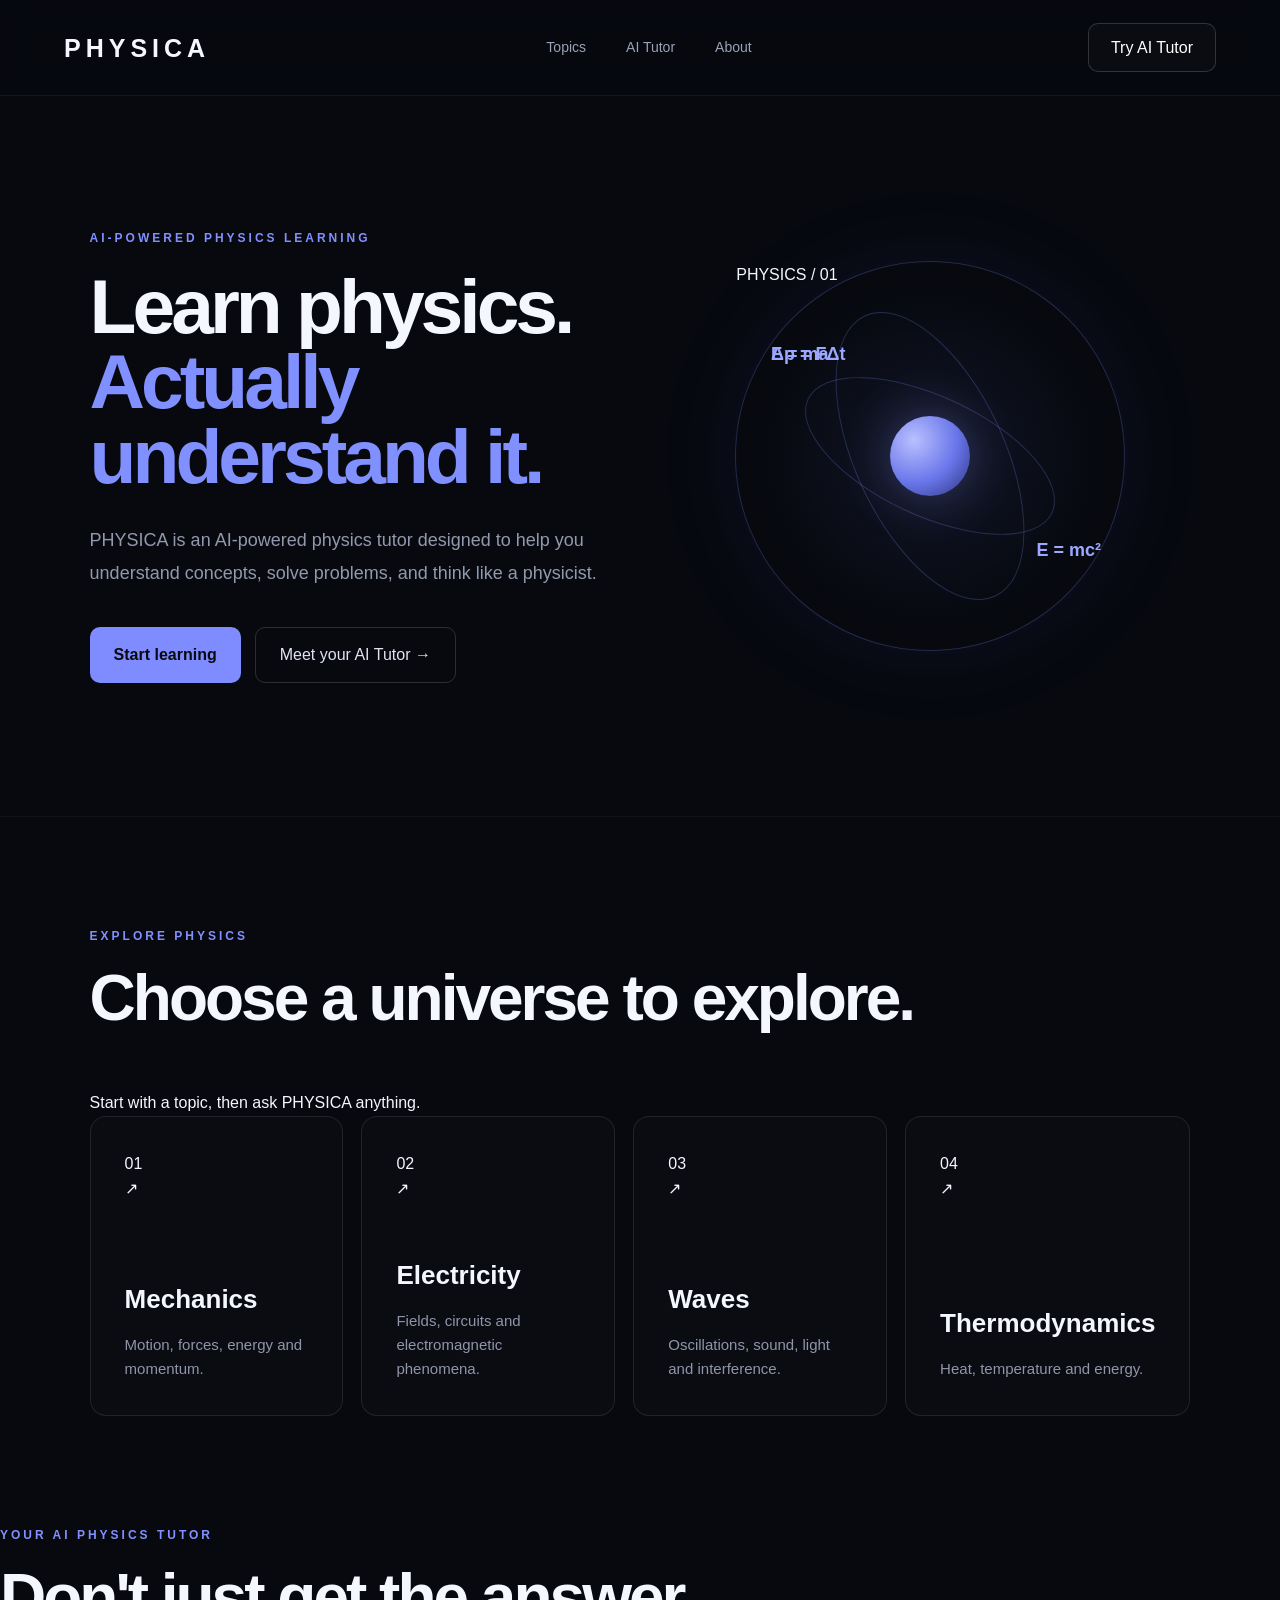
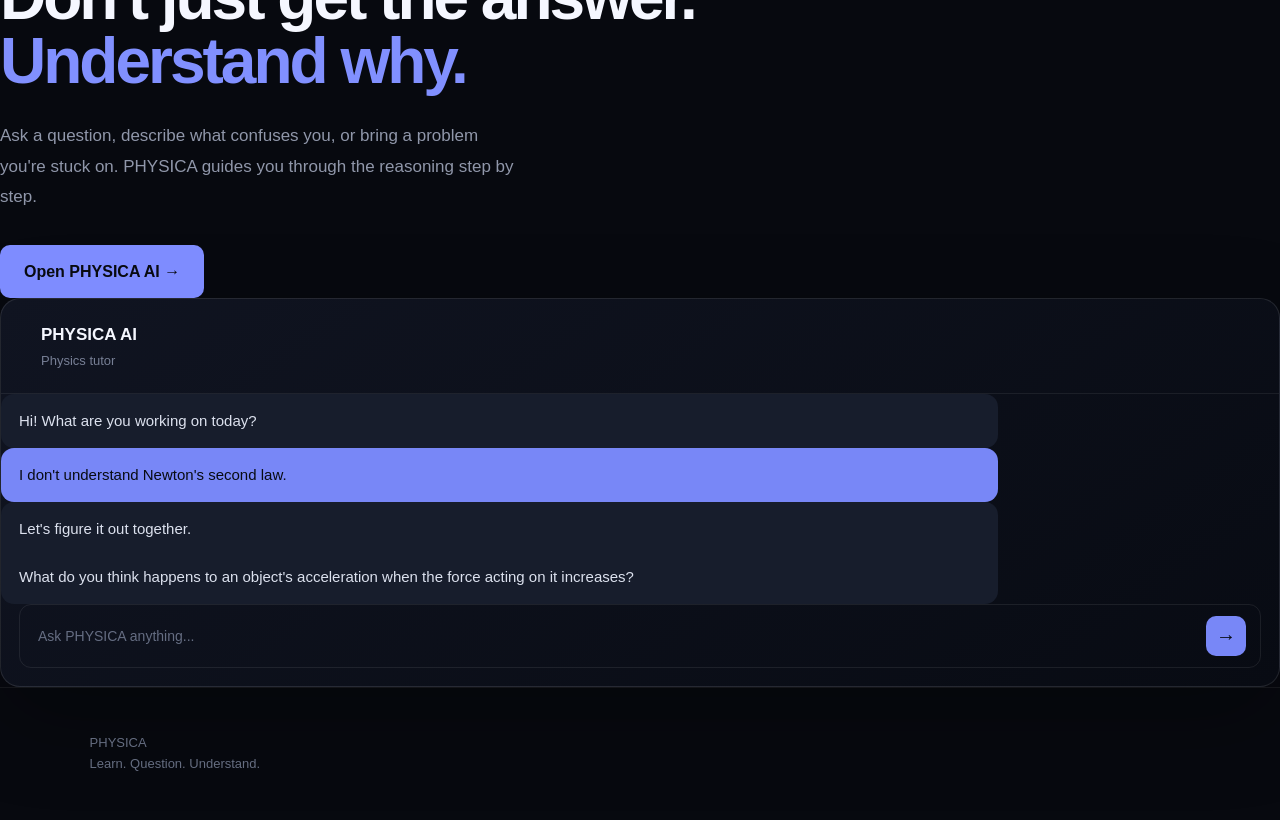
==== index.html @ 2c6b8f98 "Update index.html" ====
<!DOCTYPE html>
<html lang="en">

<head>

    <meta charset="UTF-8">

    <meta
        name="viewport"
        content="width=device-width, initial-scale=1.0"
    >

    <title>PHYSICA — AI Physics Tutor</title>

    <link
        rel="stylesheet"
        href="style.css"
    >

</head>


<body>

    <header class="navbar">

        <a
            href="index.html"
            class="logo"
        >
            PHYSICA
        </a>


        <nav>

            <a href="#topics">
                Topics
            </a>

            <a href="tutor.html">
                AI Tutor
            </a>

            <a href="#about">
                About
            </a>

        </nav>


        <a
            href="tutor.html"
            class="nav-button"
        >
            Try AI Tutor
        </a>

    </header>


    <main>
        
        <section class="hero">


            <div class="hero-content">

                <p class="eyebrow">
                    AI-POWERED PHYSICS LEARNING
                </p>


                <h1>

                    Learn physics.

                    <span>
                        Actually
                        understand it.
                    </span>

                </h1>


                <p class="hero-text">

                    PHYSICA is an AI-powered physics tutor
                    designed to help you understand concepts,
                    solve problems, and think like a physicist.

                </p>


                <div class="hero-buttons">

                    <a
                        href="#topics"
                        class="primary-button"
                    >
                        Start learning
                    </a>


                    <a
                        href="tutor.html"
                        class="secondary-button"
                    >
                        Meet your AI Tutor →
                    </a>

                </div>

            </div>

            <div class="hero-visual">

                <div
                    class="physics-card"
                    id="physics-card"
                >

                    <div class="physics-glow"></div>


                    <div class="orbit orbit-one">

                        <span class="particle particle-one"></span>

                    </div>


                    <div class="orbit orbit-two">

                        <span class="particle particle-two"></span>

                    </div>


                    <div class="orbit orbit-three">

                        <span class="particle particle-three"></span>

                    </div>


                    <div class="planet"></div>


                    <div class="formula formula-one">
                        F = ma
                    </div>


                    <div class="formula formula-two">
                        E = mc²
                    </div>


                    <div class="formula formula-three">
                        Δp = FΔt
                    </div>


                    <div class="physics-label">
                        PHYSICS / 01
                    </div>

                </div>

            </div>

        </section>

        <section
            id="topics"
            class="topics"
        >

            <div class="section-heading">

                <div>

                    <p class="eyebrow">
                        EXPLORE PHYSICS
                    </p>

                    <h2>
                        Choose a universe
                        to explore.
                    </h2>

                </div>


                <p class="section-description">

                    Start with a topic,
                    then ask PHYSICA anything.

                </p>

            </div>


            <div class="topic-grid">


                <a
                    class="topic-card"
                    href="tutor.html?topic=Mechanics"
                >

                    <div class="topic-number">
                        01
                    </div>

                    <div class="topic-arrow">
                        ↗
                    </div>

                    <h3>
                        Mechanics
                    </h3>

                    <p>
                        Motion, forces, energy
                        and momentum.
                    </p>

                </a>


                <a
                    class="topic-card"
                    href="tutor.html?topic=Electricity"
                >

                    <div class="topic-number">
                        02
                    </div>

                    <div class="topic-arrow">
                        ↗
                    </div>

                    <h3>
                        Electricity
                    </h3>

                    <p>
                        Fields, circuits and
                        electromagnetic phenomena.
                    </p>

                </a>


                <a
                    class="topic-card"
                    href="tutor.html?topic=Waves"
                >

                    <div class="topic-number">
                        03
                    </div>

                    <div class="topic-arrow">
                        ↗
                    </div>

                    <h3>
                        Waves
                    </h3>

                    <p>
                        Oscillations, sound,
                        light and interference.
                    </p>

                </a>


                <a
                    class="topic-card"
                    href="tutor.html?topic=Thermodynamics"
                >

                    <div class="topic-number">
                        04
                    </div>

                    <div class="topic-arrow">
                        ↗
                    </div>

                    <h3>
                        Thermodynamics
                    </h3>

                    <p>
                        Heat, temperature
                        and energy.
                    </p>

                </a>


            </div>

        </section>

        <section
            id="tutor"
            class="tutor-preview"
        >


            <div class="tutor-intro">

                <p class="eyebrow">
                    YOUR AI PHYSICS TUTOR
                </p>


                <h2>

                    Don't just get
                    the answer.

                    <span>
                        Understand why.
                    </span>

                </h2>


                <p>

                    Ask a question, describe
                    what confuses you, or bring
                    a problem you're stuck on.

                    PHYSICA guides you through
                    the reasoning step by step.

                </p>


                <a
                    href="tutor.html"
                    class="primary-button"
                >
                    Open PHYSICA AI →
                </a>

            </div>

            <div class="chat-preview">


                <div class="chat-header">

                    <div class="mini-ai-avatar">

                        <div class="mini-core"></div>

                        <div class="mini-orbit mini-orbit-one"></div>

                        <div class="mini-orbit mini-orbit-two"></div>

                    </div>


                    <div>

                        <strong>
                            PHYSICA AI
                        </strong>

                        <small>
                            Physics tutor
                        </small>

                    </div>

                </div>


                <div class="preview-messages">


                    <div class="message ai">

                        Hi! What are you working
                        on today?

                    </div>


                    <div class="message user">

                        I don't understand
                        Newton's second law.

                    </div>


                    <div class="message ai">

                        Let's figure it out together.

                        <br><br>

                        What do you think happens
                        to an object's acceleration
                        when the force acting on it
                        increases?

                    </div>


                </div>


                <div class="chat-preview-input">

                    <span>
                        Ask PHYSICA anything...
                    </span>

                    <span class="preview-arrow">
                        →
                    </span>

                </div>

            </div>

        </section>

    </main>

    <footer id="about">

        <div>
            PHYSICA
        </div>

        <p>
            Learn. Question. Understand.
        </p>

    </footer>


    <script src="script.js"></script>

</body>

</html>
---- style.css ----
* {
    margin: 0;
    padding: 0;
    box-sizing: border-box;
}


html {
    scroll-behavior: smooth;
}


body {
    font-family:
        Arial,
        Helvetica,
        sans-serif;

    background: #07090f;

    color: #f5f7ff;

    line-height: 1.6;

    overflow-x: hidden;
}


a {
    color: inherit;
    text-decoration: none;
}


button,
input {
    font: inherit;
}

.navbar {
    width: 100%;

    min-height: 96px;

    display: flex;

    align-items: center;

    justify-content: space-between;

    padding: 0 5vw;

    border-bottom:
        1px solid
        rgba(255, 255, 255, 0.06);

    background:
        rgba(7, 9, 15, 0.85);

    backdrop-filter: blur(16px);

    position: relative;

    z-index: 10;
}


.logo {
    font-size: 25px;

    font-weight: 800;

    letter-spacing: 5px;
}


.navbar nav {
    display: flex;

    gap: 40px;
}


.navbar nav a {
    color: #9aa2b8;

    font-size: 14px;

    transition:
        color 0.25s ease;
}


.navbar nav a:hover {
    color: #ffffff;
}


.nav-button {
    display: inline-flex;

    align-items: center;

    justify-content: center;

    padding:
        11px 22px;

    border:
        1px solid
        rgba(255, 255, 255, 0.16);

    border-radius: 10px;

    color: #ffffff;

    background:
        rgba(255, 255, 255, 0.02);

    cursor: pointer;

    transition:
        transform 0.25s ease,
        border-color 0.25s ease,
        background 0.25s ease;
}


.nav-button:hover {
    transform: translateY(-2px);

    border-color:
        rgba(126, 140, 255, 0.7);

    background:
        rgba(126, 140, 255, 0.08);
}

main {
    width: 100%;
}


.eyebrow {
    color: #8290ff;

    font-size: 12px;

    font-weight: 700;

    letter-spacing: 3px;

    margin-bottom: 20px;
}

.hero {
    min-height: 720px;

    display: grid;

    grid-template-columns:
        1fr 1fr;

    align-items: center;

    gap: 60px;

    padding:
        90px 7vw;
}


.hero-content {
    max-width: 680px;
}


.hero h1 {
    font-size:
        clamp(48px, 6vw, 88px);

    line-height: 0.98;

    letter-spacing: -4px;

    margin-bottom: 30px;
}


.hero h1 span {
    display: block;

    color: #8190ff;
}


.hero-text {
    max-width: 560px;

    color: #9299ad;

    font-size: 18px;

    line-height: 1.8;

    margin-bottom: 38px;
}


.hero-buttons {
    display: flex;

    gap: 14px;

    flex-wrap: wrap;
}


.primary-button,
.secondary-button {
    display: inline-flex;

    align-items: center;

    justify-content: center;

    padding:
        14px 24px;

    border-radius: 10px;

    cursor: pointer;

    transition:
        transform 0.25s ease,
        opacity 0.25s ease;
}


.primary-button {
    background: #7e8cff;

    color: #080a10;

    font-weight: 700;
}


.secondary-button {
    border:
        1px solid
        rgba(255, 255, 255, 0.15);

    color: #dfe3f2;
}


.primary-button:hover,
.secondary-button:hover {
    transform: translateY(-2px);

    opacity: 0.88;
}

.hero-visual {
    display: flex;

    align-items: center;

    justify-content: center;
}


.physics-card {
    width: 390px;

    height: 390px;

    position: relative;

    border-radius: 50%;

    border:
        1px solid
        rgba(126, 140, 255, 0.25);

    background:
        radial-gradient(
            circle,
            rgba(126, 140, 255, 0.10),
            transparent 65%
        );

    box-shadow:
        0 0 90px
        rgba(86, 103, 255, 0.08);
}


.planet {
    width: 80px;

    height: 80px;

    border-radius: 50%;

    position: absolute;

    top: 50%;

    left: 50%;

    transform:
        translate(-50%, -50%);

    background:
        radial-gradient(
            circle at 30% 30%,
            #b9c0ff,
            #6875e9 55%,
            #2a327a
        );

    box-shadow:
        0 0 50px
        rgba(126, 140, 255, 0.35);
}


.orbit {
    position: absolute;

    border:
        1px solid
        rgba(126, 140, 255, 0.25);

    border-radius: 50%;

    top: 50%;

    left: 50%;
}


.orbit-one {
    width: 270px;

    height: 120px;

    transform:
        translate(-50%, -50%)
        rotate(25deg);
}


.orbit-two {
    width: 150px;

    height: 310px;

    transform:
        translate(-50%, -50%)
        rotate(-25deg);
}


.formula {
    position: absolute;

    top: 20%;

    left: 9%;

    color: #9ca7ff;

    font-size: 18px;

    font-weight: 700;
}


.formula-two {
    top: auto;

    left: auto;

    right: 6%;

    bottom: 22%;
}

.topics {
    padding:
        110px 7vw;

    border-top:
        1px solid
        rgba(255, 255, 255, 0.04);
}


.topics h2 {
    font-size:
        clamp(40px, 5vw, 70px);

    letter-spacing: -3px;

    line-height: 1;

    margin-bottom: 60px;
}


.topic-grid {
    display: grid;

    grid-template-columns:
        repeat(4, 1fr);

    gap: 18px;
}


.topic-card {
    min-height: 300px;

    display: flex;

    flex-direction: column;

    justify-content: space-between;

    padding: 34px;

    border:
        1px solid
        rgba(255, 255, 255, 0.09);

    border-radius: 16px;

    background:
        rgba(255, 255, 255, 0.015);

    transition:
        transform 0.3s ease,
        border-color 0.3s ease,
        background 0.3s ease;
}


.topic-card:hover {
    transform: translateY(-7px);

    border-color:
        rgba(126, 140, 255, 0.55);

    background:
        rgba(126, 140, 255, 0.04);
}


.topic-card > span {
    color: #8190ff;

    font-size: 14px;
}


.topic-card h3 {
    font-size: 26px;

    margin-top: auto;

    margin-bottom: 12px;
}


.topic-card p {
    color: #8f96aa;

    font-size: 15px;
}


.topic-note {
    margin-top: 30px;

    color: #8190ff;

    font-size: 15px;
}

.tutor {
    display: grid;

    grid-template-columns:
        0.8fr 1.2fr;

    gap: 70px;

    align-items: center;

    padding:
        120px 7vw;
}


.tutor-intro h2 {
    font-size:
        clamp(44px, 5vw, 70px);

    line-height: 1;

    letter-spacing: -3px;

    margin-bottom: 28px;
}


.tutor-intro h2 span {
    color: #8190ff;

    display: block;
}


.tutor-intro > p:not(.eyebrow) {
    color: #9097aa;

    max-width: 520px;

    font-size: 17px;

    line-height: 1.8;

    margin-bottom: 32px;
}


.tutor-button {
    display: inline-flex;
}

.chat-preview,
.real-chat {
    border:
        1px solid
        rgba(255, 255, 255, 0.10);

    border-radius: 20px;

    overflow: hidden;

    background:
        linear-gradient(
            145deg,
            #101421,
            #080b13
        );

    box-shadow:
        0 30px 90px
        rgba(0, 0, 0, 0.3);
}


.chat-header,
.real-chat-header {
    min-height: 88px;

    display: flex;

    align-items: center;

    gap: 14px;

    padding:
        22px 26px;

    border-bottom:
        1px solid
        rgba(255, 255, 255, 0.07);
}


.status,
.topic-dot {
    width: 11px;

    height: 11px;

    border-radius: 50%;

    background: #8190ff;

    box-shadow:
        0 0 18px
        rgba(129, 144, 255, 0.7);
}


.chat-header strong,
.real-chat-header strong {
    display: block;

    font-size: 17px;
}


.chat-header small,
.real-chat-header small {
    display: block;

    color: #777f95;

    font-size: 13px;

    margin-top: 2px;
}


.messages {
    min-height: 410px;

    display: flex;

    flex-direction: column;

    gap: 24px;

    padding: 32px;
}


.message {
    max-width: 78%;

    padding:
        15px 18px;

    border-radius: 13px;

    font-size: 15px;

    line-height: 1.6;
}


.message.ai {
    align-self: flex-start;

    background: #171d2c;

    color: #dce1ee;
}


.message.user {
    align-self: flex-end;

    background: #7887f7;

    color: #080b12;
}

.chat-preview-input {
    margin: 0 18px 18px;

    min-height: 64px;

    display: flex;

    align-items: center;

    justify-content: space-between;

    padding:
        0 14px 0 18px;

    border:
        1px solid
        rgba(255, 255, 255, 0.08);

    border-radius: 12px;

    color: #656d82;

    font-size: 14px;
}


.preview-arrow {
    width: 40px;

    height: 40px;

    display: flex;

    align-items: center;

    justify-content: center;

    border-radius: 10px;

    background: #7887f7;

    color: #080b12;

    font-size: 20px;
}

.tutor-page {
    min-height: 100vh;
}


.real-tutor {
    max-width: 1400px;

    min-height:
        calc(100vh - 96px);

    margin: 0 auto;

    padding:
        80px 5vw;

    display: grid;

    grid-template-columns:
        0.75fr 1.25fr;

    align-items: center;

    gap: 70px;
}


.real-tutor-intro {
    max-width: 520px;
}


.real-tutor-intro h1 {
    font-size:
        clamp(48px, 5vw, 76px);

    line-height: 1;

    letter-spacing: -4px;

    margin-bottom: 26px;
}


.real-tutor-intro > p:not(.eyebrow) {
    color: #8e96aa;

    font-size: 17px;

    line-height: 1.8;

    margin-bottom: 28px;
}


.topic-indicator {
    display: inline-flex;

    align-items: center;

    gap: 10px;

    padding:
        10px 15px;

    border:
        1px solid
        rgba(126, 140, 255, 0.2);

    border-radius: 100px;

    color: #b4bcff;

    background:
        rgba(126, 140, 255, 0.05);

    font-size: 14px;
}

.real-chat {
    width: 100%;

    height:
        min(700px, 72vh);

    display: flex;

    flex-direction: column;
}


.real-chat-header {
    flex-shrink: 0;
}


.ai-avatar {
    width: 40px;

    height: 40px;

    display: flex;

    align-items: center;

    justify-content: center;

    border-radius: 12px;

    background:
        linear-gradient(
            135deg,
            #8d9aff,
            #5968e9
        );

    color: #080b12;

    font-weight: 800;
}


.real-messages {
    flex: 1;

    overflow-y: auto;

    display: flex;

    flex-direction: column;

    gap: 18px;

    padding: 30px;
}


.real-messages::-webkit-scrollbar {
    width: 6px;
}


.real-messages::-webkit-scrollbar-thumb {
    background: #242b3d;

    border-radius: 10px;
}

.real-chat-input {
    flex-shrink: 0;

    display: flex;

    align-items: center;

    gap: 10px;

    margin:
        0 20px;

    padding:
        7px 7px 7px 18px;

    border:
        1px solid
        rgba(255, 255, 255, 0.10);

    border-radius: 14px;

    background:
        rgba(255, 255, 255, 0.025);
}


.real-chat-input input {
    flex: 1;

    min-width: 0;

    border: none;

    outline: none;

    background: transparent;

    color: #f5f7ff;

    font-size: 15px;

    padding: 12px 0;
}


.real-chat-input input::placeholder {
    color: #626b82;
}


.real-chat-input input:disabled {
    opacity: 0.5;
}


.real-chat-input button {
    width: 46px;

    height: 46px;

    flex-shrink: 0;

    border: none;

    border-radius: 11px;

    background: #7887f7;

    color: #080b12;

    font-size: 21px;

    cursor: pointer;

    transition:
        transform 0.2s ease,
        opacity 0.2s ease;
}


.real-chat-input button:hover {
    transform: translateY(-2px);
}


.real-chat-input button:disabled {
    opacity: 0.45;

    cursor: wait;
}


.chat-hint {
    flex-shrink: 0;

    padding:
        14px 20px 18px;

    text-align: center;

    color: #555e74;

    font-size: 11px;
}


footer {
    padding:
        45px 7vw;

    border-top:
        1px solid
        rgba(255, 255, 255, 0.06);

    color: #656d80;

    font-size: 13px;
}


@media (max-width: 1000px) {

    .hero {
        grid-template-columns: 1fr;

        padding-top: 70px;
    }


    .hero-visual {
        order: -1;
    }


    .topic-grid {
        grid-template-columns:
            repeat(2, 1fr);
    }


    .tutor,
    .real-tutor {
        grid-template-columns: 1fr;

        gap: 50px;
    }


    .real-tutor {
        padding:
            60px 5vw;
    }

}


@media (max-width: 700px) {

    .navbar {
        padding:
            0 20px;

        min-height: 76px;
    }


    .navbar nav {
        display: none;
    }


    .hero {
        padding:
            70px 25px;
    }


    .physics-card {
        width: 280px;

        height: 280px;
    }


    .topics,
    .tutor {
        padding:
            80px 25px;
    }


    .topic-grid {
        grid-template-columns: 1fr;
    }


    .topic-card {
        min-height: 240px;
    }


    .real-tutor {
        padding:
            50px 18px;

        min-height:
            calc(100vh - 76px);
    }


    .real-chat {
        height: 650px;
    }


    .real-messages {
        padding: 20px;
    }


    .message {
        max-width: 88%;
    }

}
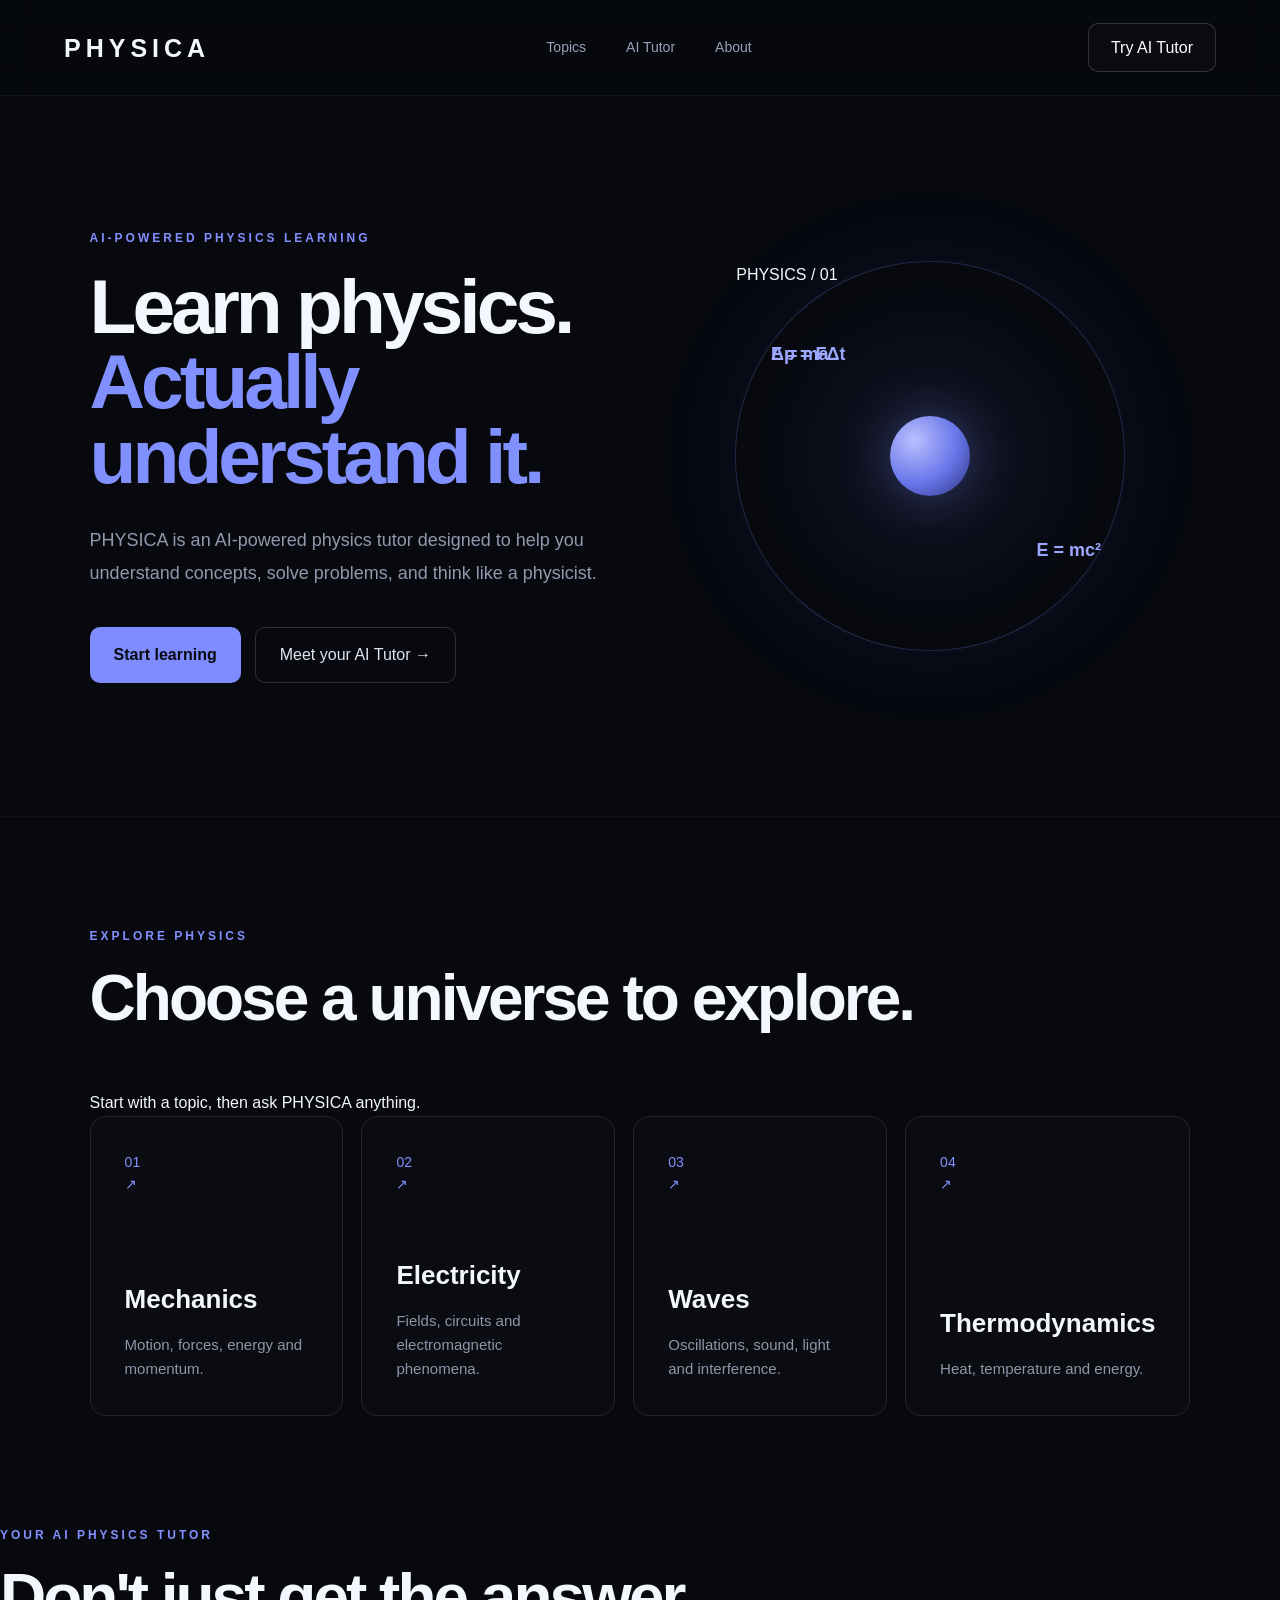
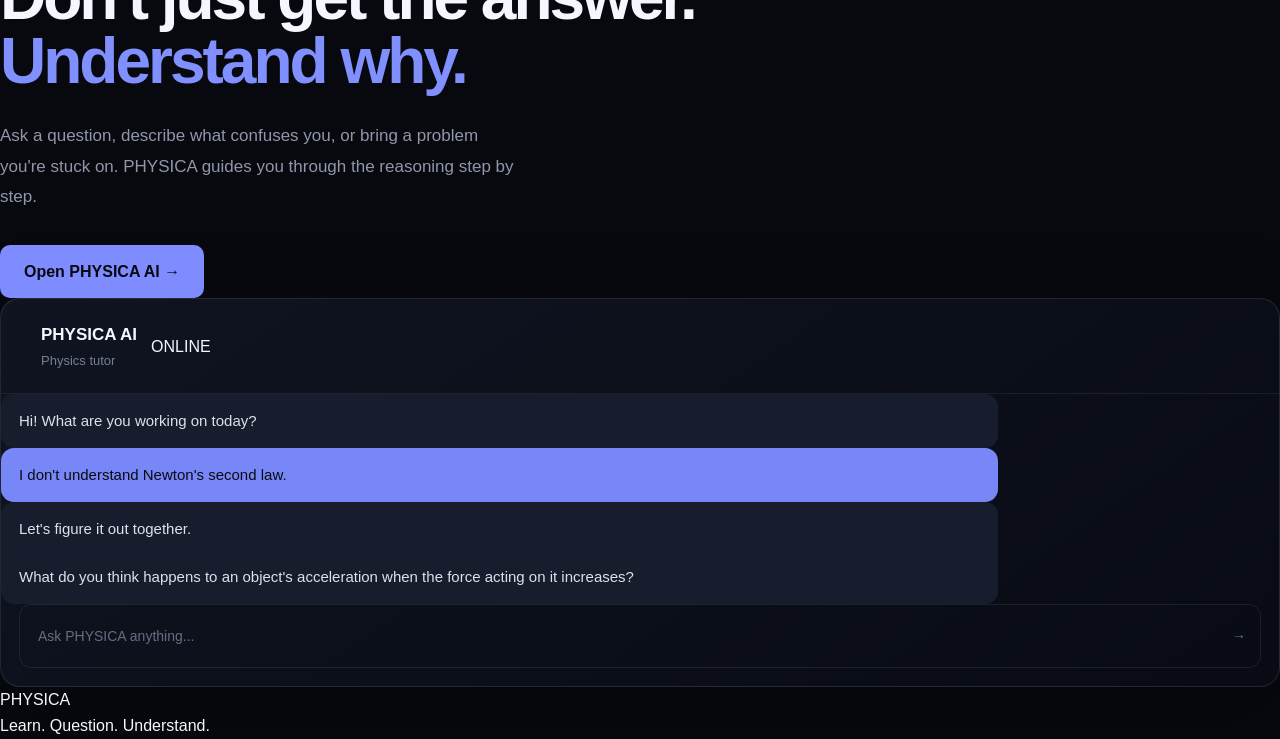
==== commit 596407cf: "Update index.html" ====
--- a/index.html
+++ b/index.html
@@ -22,124 +22,127 @@
 
 <body>
 
-    <header class="navbar">
-
-        <a
-            href="index.html"
-            class="logo"
-        >
-            PHYSICA
+<header class="navbar">
+
+    <a
+        href="index.html"
+        class="logo"
+    >
+        PHYSICA
+    </a>
+
+
+    <nav>
+
+        <a href="#topics">
+            Topics
         </a>
 
-
-        <nav>
-
-            <a href="#topics">
-                Topics
-            </a>
-
-            <a href="tutor.html">
-                AI Tutor
-            </a>
-
-            <a href="#about">
-                About
-            </a>
-
-        </nav>
-
-
-        <a
-            href="tutor.html"
-            class="nav-button"
-        >
-            Try AI Tutor
+        <a href="tutor.html">
+            AI Tutor
         </a>
 
-    </header>
-
-
-    <main>
-        
-        <section class="hero">
-
-
-            <div class="hero-content">
-
-                <p class="eyebrow">
-                    AI-POWERED PHYSICS LEARNING
-                </p>
-
-
-                <h1>
-
-                    Learn physics.
-
-                    <span>
-                        Actually
-                        understand it.
-                    </span>
-
-                </h1>
-
-
-                <p class="hero-text">
-
-                    PHYSICA is an AI-powered physics tutor
-                    designed to help you understand concepts,
-                    solve problems, and think like a physicist.
-
-                </p>
-
-
-                <div class="hero-buttons">
-
-                    <a
-                        href="#topics"
-                        class="primary-button"
-                    >
-                        Start learning
-                    </a>
-
-
-                    <a
-                        href="tutor.html"
-                        class="secondary-button"
-                    >
-                        Meet your AI Tutor →
-                    </a>
-
-                </div>
-
-            </div>
-
-            <div class="hero-visual">
-
-                <div
-                    class="physics-card"
-                    id="physics-card"
+        <a href="#about">
+            About
+        </a>
+
+    </nav>
+
+
+    <a
+        href="tutor.html"
+        class="nav-button"
+    >
+        Try AI Tutor
+    </a>
+
+</header>
+
+
+<main>
+
+    <section class="hero">
+
+
+        <div class="hero-content">
+
+            <p class="eyebrow">
+                AI-POWERED PHYSICS LEARNING
+            </p>
+
+
+            <h1>
+
+                Learn physics.
+
+                <span>
+                    Actually
+                    understand it.
+                </span>
+
+            </h1>
+
+
+            <p class="hero-text">
+
+                PHYSICA is an AI-powered physics tutor
+                designed to help you understand concepts,
+                solve problems, and think like a physicist.
+
+            </p>
+
+
+            <div class="hero-buttons">
+
+                <a
+                    href="#topics"
+                    class="primary-button"
                 >
+                    Start learning
+                </a>
+
+
+                <a
+                    href="tutor.html"
+                    class="secondary-button"
+                >
+                    Meet your AI Tutor →
+                </a>
+
+            </div>
+
+        </div>
+
+        <div class="hero-visual">
+
+            <div
+                class="physics-card"
+                id="physics-card"
+            >
+
+                <div class="physics-system">
+
 
                     <div class="physics-glow"></div>
 
 
-                    <div class="orbit orbit-one">
-
-                        <span class="particle particle-one"></span>
-
-                    </div>
-
-
-                    <div class="orbit orbit-two">
-
-                        <span class="particle particle-two"></span>
-
-                    </div>
-
-
-                    <div class="orbit orbit-three">
-
-                        <span class="particle particle-three"></span>
+                    <div class="orbit orbit-large">
+
+                        <span class="particle"></span>
+
+                    </div>
+
+
+                    <div class="orbit orbit-medium">
+
+                        <span class="particle"></span>
+
+                    </div>
+
+
+                    <div class="orbit orbit-small">
+
+                        <span class="particle"></span>
 
                     </div>
 
@@ -170,291 +173,304 @@
 
             </div>
 
-        </section>
-
-        <section
-            id="topics"
-            class="topics"
-        >
-
-            <div class="section-heading">
+        </div>
+
+    </section>
+    
+    <section
+        id="topics"
+        class="topics"
+    >
+
+
+        <div class="section-heading">
+
+            <div>
+
+                <p class="eyebrow">
+                    EXPLORE PHYSICS
+                </p>
+
+                <h2>
+                    Choose a universe
+                    to explore.
+                </h2>
+
+            </div>
+
+
+            <p class="section-description">
+
+                Start with a topic,
+                then ask PHYSICA anything.
+
+            </p>
+
+        </div>
+
+
+        <div class="topic-grid">
+
+
+            <a
+                class="topic-card"
+                href="tutor.html?topic=Mechanics"
+            >
+
+                <span class="topic-number">
+                    01
+                </span>
+
+                <span class="topic-arrow">
+                    ↗
+                </span>
+
+                <h3>
+                    Mechanics
+                </h3>
+
+                <p>
+                    Motion, forces, energy
+                    and momentum.
+                </p>
+
+            </a>
+
+
+            <a
+                class="topic-card"
+                href="tutor.html?topic=Electricity"
+            >
+
+                <span class="topic-number">
+                    02
+                </span>
+
+                <span class="topic-arrow">
+                    ↗
+                </span>
+
+                <h3>
+                    Electricity
+                </h3>
+
+                <p>
+                    Fields, circuits and
+                    electromagnetic phenomena.
+                </p>
+
+            </a>
+
+
+            <a
+                class="topic-card"
+                href="tutor.html?topic=Waves"
+            >
+
+                <span class="topic-number">
+                    03
+                </span>
+
+                <span class="topic-arrow">
+                    ↗
+                </span>
+
+                <h3>
+                    Waves
+                </h3>
+
+                <p>
+                    Oscillations, sound,
+                    light and interference.
+                </p>
+
+            </a>
+
+
+            <a
+                class="topic-card"
+                href="tutor.html?topic=Thermodynamics"
+            >
+
+                <span class="topic-number">
+                    04
+                </span>
+
+                <span class="topic-arrow">
+                    ↗
+                </span>
+
+                <h3>
+                    Thermodynamics
+                </h3>
+
+                <p>
+                    Heat, temperature
+                    and energy.
+                </p>
+
+            </a>
+
+
+        </div>
+
+    </section>
+
+    <section
+        id="tutor"
+        class="tutor-preview"
+    >
+
+
+        <div class="tutor-intro">
+
+            <p class="eyebrow">
+                YOUR AI PHYSICS TUTOR
+            </p>
+
+
+            <h2>
+
+                Don't just get
+                the answer.
+
+                <span>
+                    Understand why.
+                </span>
+
+            </h2>
+
+
+            <p>
+
+                Ask a question, describe
+                what confuses you, or bring
+                a problem you're stuck on.
+
+                PHYSICA guides you through
+                the reasoning step by step.
+
+            </p>
+
+
+            <a
+                href="tutor.html"
+                class="primary-button"
+            >
+                Open PHYSICA AI →
+            </a>
+
+        </div>
+
+        <div class="chat-preview">
+
+
+            <div class="chat-header">
+
+
+                <div class="mini-ai-avatar">
+
+                    <div class="mini-core"></div>
+
+                    <div class="mini-orbit mini-one"></div>
+
+                    <div class="mini-orbit mini-two"></div>
+
+                </div>
+
 
                 <div>
 
-                    <p class="eyebrow">
-                        EXPLORE PHYSICS
-                    </p>
-
-                    <h2>
-                        Choose a universe
-                        to explore.
-                    </h2>
-
-                </div>
-
-
-                <p class="section-description">
-
-                    Start with a topic,
-                    then ask PHYSICA anything.
-
-                </p>
-
-            </div>
-
-
-            <div class="topic-grid">
-
-
-                <a
-                    class="topic-card"
-                    href="tutor.html?topic=Mechanics"
-                >
-
-                    <div class="topic-number">
-                        01
-                    </div>
-
-                    <div class="topic-arrow">
-                        ↗
-                    </div>
-
-                    <h3>
-                        Mechanics
-                    </h3>
-
-                    <p>
-                        Motion, forces, energy
-                        and momentum.
-                    </p>
-
-                </a>
-
-
-                <a
-                    class="topic-card"
-                    href="tutor.html?topic=Electricity"
-                >
-
-                    <div class="topic-number">
-                        02
-                    </div>
-
-                    <div class="topic-arrow">
-                        ↗
-                    </div>
-
-                    <h3>
-                        Electricity
-                    </h3>
-
-                    <p>
-                        Fields, circuits and
-                        electromagnetic phenomena.
-                    </p>
-
-                </a>
-
-
-                <a
-                    class="topic-card"
-                    href="tutor.html?topic=Waves"
-                >
-
-                    <div class="topic-number">
-                        03
-                    </div>
-
-                    <div class="topic-arrow">
-                        ↗
-                    </div>
-
-                    <h3>
-                        Waves
-                    </h3>
-
-                    <p>
-                        Oscillations, sound,
-                        light and interference.
-                    </p>
-
-                </a>
-
-
-                <a
-                    class="topic-card"
-                    href="tutor.html?topic=Thermodynamics"
-                >
-
-                    <div class="topic-number">
-                        04
-                    </div>
-
-                    <div class="topic-arrow">
-                        ↗
-                    </div>
-
-                    <h3>
-                        Thermodynamics
-                    </h3>
-
-                    <p>
-                        Heat, temperature
-                        and energy.
-                    </p>
-
-                </a>
-
-
-            </div>
-
-        </section>
-
-        <section
-            id="tutor"
-            class="tutor-preview"
-        >
-
-
-            <div class="tutor-intro">
-
-                <p class="eyebrow">
-                    YOUR AI PHYSICS TUTOR
-                </p>
-
-
-                <h2>
-
-                    Don't just get
-                    the answer.
-
-                    <span>
-                        Understand why.
-                    </span>
-
-                </h2>
-
-
-                <p>
-
-                    Ask a question, describe
-                    what confuses you, or bring
-                    a problem you're stuck on.
-
-                    PHYSICA guides you through
-                    the reasoning step by step.
-
-                </p>
-
-
-                <a
-                    href="tutor.html"
-                    class="primary-button"
-                >
-                    Open PHYSICA AI →
-                </a>
-
-            </div>
-
-            <div class="chat-preview">
-
-
-                <div class="chat-header">
-
-                    <div class="mini-ai-avatar">
-
-                        <div class="mini-core"></div>
-
-                        <div class="mini-orbit mini-orbit-one"></div>
-
-                        <div class="mini-orbit mini-orbit-two"></div>
-
-                    </div>
-
-
-                    <div>
-
-                        <strong>
-                            PHYSICA AI
-                        </strong>
-
-                        <small>
-                            Physics tutor
-                        </small>
-
-                    </div>
-
-                </div>
-
-
-                <div class="preview-messages">
-
-
-                    <div class="message ai">
-
-                        Hi! What are you working
-                        on today?
-
-                    </div>
-
-
-                    <div class="message user">
-
-                        I don't understand
-                        Newton's second law.
-
-                    </div>
-
-
-                    <div class="message ai">
-
-                        Let's figure it out together.
-
-                        <br><br>
-
-                        What do you think happens
-                        to an object's acceleration
-                        when the force acting on it
-                        increases?
-
-                    </div>
-
-
-                </div>
-
-
-                <div class="chat-preview-input">
-
-                    <span>
-                        Ask PHYSICA anything...
-                    </span>
-
-                    <span class="preview-arrow">
-                        →
-                    </span>
-
-                </div>
-
-            </div>
-
-        </section>
-
-    </main>
-
-    <footer id="about">
-
-        <div>
-            PHYSICA
-        </div>
-
-        <p>
-            Learn. Question. Understand.
-        </p>
-
-    </footer>
-
-
-    <script src="script.js"></script>
+                    <strong>
+                        PHYSICA AI
+                    </strong>
+
+                    <small>
+                        Physics tutor
+                    </small>
+
+                </div>
+
+
+                <div class="preview-online">
+
+                    <span></span>
+                    ONLINE
+
+                </div>
+
+            </div>
+
+
+            <div class="preview-messages">
+
+
+                <div class="message ai">
+
+                    Hi! What are you working
+                    on today?
+
+                </div>
+
+
+                <div class="message user">
+
+                    I don't understand
+                    Newton's second law.
+
+                </div>
+
+
+                <div class="message ai">
+
+                    Let's figure it out together.
+
+                    <br><br>
+
+                    What do you think happens
+                    to an object's acceleration
+                    when the force acting on it
+                    increases?
+
+                </div>
+
+
+            </div>
+
+
+            <div class="chat-preview-input">
+
+                <span>
+                    Ask PHYSICA anything...
+                </span>
+
+                <span>
+                    →
+                </span>
+
+            </div>
+
+        </div>
+
+    </section>
+
+</main>
+
+
+<footer id="about">
+
+    <div>
+        PHYSICA
+    </div>
+
+    <p>
+        Learn. Question. Understand.
+    </p>
+
+</footer>
+
+
+<script src="script.js"></script>
 
 </body>
 
--- a/style.css
+++ b/style.css
@@ -718,49 +718,1280 @@
     max-width: 1400px;
 
     min-height:
-        calc(100vh - 96px);
+
+* {
+    box-sizing: border-box;
+    margin: 0;
+    padding: 0;
+}
+
+
+html {
+    scroll-behavior: smooth;
+}
+
+
+body {
+    font-family:
+        Inter,
+        -apple-system,
+        BlinkMacSystemFont,
+        "Segoe UI",
+        sans-serif;
+
+    background: #07090f;
+    color: #f4f5fb;
+
+    min-height: 100vh;
+
+    overflow-x: hidden;
+}
+
+
+a {
+    color: inherit;
+    text-decoration: none;
+}
+
+
+button,
+input {
+    font: inherit;
+}
+
+.navbar {
+    height: 104px;
+
+    display: flex;
+    align-items: center;
+
+    padding: 0 5%;
+
+    border-bottom:
+        1px solid rgba(255,255,255,0.07);
+
+    position: relative;
+    z-index: 20;
+
+    background:
+        rgba(7,9,15,0.78);
+
+    backdrop-filter: blur(18px);
+}
+
+
+.logo {
+    font-size: 30px;
+
+    font-weight: 800;
+
+    letter-spacing: 7px;
+
+    margin-right: auto;
+}
+
+
+.navbar nav {
+    display: flex;
+
+    gap: 42px;
+
+    margin-right: 70px;
+}
+
+
+.navbar nav a {
+    color: #9298ab;
+
+    font-size: 15px;
+
+    transition:
+        color .25s ease,
+        transform .25s ease;
+}
+
+
+.navbar nav a:hover {
+    color: #ffffff;
+
+    transform: translateY(-2px);
+}
+
+
+.nav-button {
+    border:
+        1px solid rgba(255,255,255,0.16);
+
+    padding:
+        15px 24px;
+
+    border-radius: 13px;
+
+    color: #f2f3f8;
+
+    transition:
+        background .25s ease,
+        border-color .25s ease,
+        transform .25s ease;
+}
+
+
+.nav-button:hover {
+    background:
+        rgba(255,255,255,0.06);
+
+    border-color:
+        rgba(145,158,255,0.45);
+
+    transform:
+        translateY(-2px);
+}
+
+.primary-button,
+.secondary-button {
+    display: inline-flex;
+
+    align-items: center;
+    justify-content: center;
+
+    min-height: 62px;
+
+    padding:
+        0 28px;
+
+    border-radius: 13px;
+
+    font-size: 16px;
+
+    transition:
+        transform .25s ease,
+        box-shadow .25s ease,
+        background .25s ease;
+}
+
+
+.primary-button {
+    background: #7f8cff;
+
+    color: #07090f;
+
+    font-weight: 700;
+
+    box-shadow:
+        0 0 0 rgba(127,140,255,0);
+}
+
+
+.primary-button:hover {
+    transform:
+        translateY(-4px);
+
+    box-shadow:
+        0 14px 40px
+        rgba(127,140,255,0.25);
+}
+
+
+.secondary-button {
+    border:
+        1px solid rgba(255,255,255,0.14);
+
+    color: #e9ebf5;
+
+    margin-left: 10px;
+}
+
+
+.secondary-button:hover {
+    background:
+        rgba(255,255,255,0.05);
+
+    transform:
+        translateY(-4px);
+}
+
+.eyebrow {
+    color: #8190ff;
+
+    font-size: 12px;
+
+    font-weight: 700;
+
+    letter-spacing: 4px;
+
+    margin-bottom: 28px;
+}
+
+
+.hero h1 {
+    font-size:
+        clamp(64px, 7vw, 108px);
+
+    line-height: .92;
+
+    letter-spacing: -5px;
+
+    max-width: 720px;
+}
+
+
+.hero h1 span {
+    display: block;
+
+    color: #8190ff;
+}
+
+
+.hero-text {
+    color: #94a0b8;
+
+    font-size: 19px;
+
+    line-height: 1.9;
+
+    max-width: 590px;
+
+    margin-top: 35px;
+}
+
+.hero {
+    min-height:
+        calc(100vh - 104px);
+
+    padding:
+        80px 6% 100px;
+
+    display: grid;
+
+    grid-template-columns:
+        minmax(0, 1fr)
+        minmax(450px, 1fr);
+
+    align-items: center;
+
+    gap: 40px;
+
+    position: relative;
+
+    overflow: hidden;
+}
+
+
+.hero::before {
+    content: "";
+
+    position: absolute;
+
+    width: 700px;
+    height: 700px;
+
+    left: 55%;
+    top: 25%;
+
+    transform:
+        translate(-50%, -50%);
+
+    background:
+        radial-gradient(
+            circle,
+            rgba(90,105,255,0.08),
+            transparent 68%
+        );
+
+    pointer-events: none;
+}
+
+
+.hero-content {
+    position: relative;
+    z-index: 3;
+}
+
+
+.hero-buttons {
+    margin-top: 42px;
+}
+
+.hero-visual {
+    min-height: 600px;
+
+    display: flex;
+
+    align-items: center;
+    justify-content: center;
+
+    perspective: 1000px;
+}
+
+
+.physics-card {
+    width: 580px;
+    height: 580px;
+
+    position: relative;
+
+    transform-style: preserve-3d;
+
+    transition:
+        transform .18s ease-out;
+
+    animation:
+        physicsFloat 7s ease-in-out infinite;
+}
+
+
+.physics-glow {
+    position: absolute;
+
+    width: 360px;
+    height: 360px;
+
+    left: 50%;
+    top: 50%;
+
+    transform:
+        translate(-50%, -50%);
+
+    border-radius: 50%;
+
+    background:
+        radial-gradient(
+            circle,
+            rgba(120,135,255,.18),
+            transparent 70%
+        );
+
+    filter: blur(28px);
+
+    animation:
+        glowPulse 4s ease-in-out infinite;
+}
+
+
+.planet {
+    position: absolute;
+
+    left: 50%;
+    top: 50%;
+
+    width: 94px;
+    height: 94px;
+
+    transform:
+        translate(-50%, -50%);
+
+    border-radius: 50%;
+
+    background:
+        radial-gradient(
+            circle at 32% 27%,
+            #d2d6ff 0%,
+            #9ca7ff 28%,
+            #6574e8 60%,
+            #3947a4 100%
+        );
+
+    box-shadow:
+        0 0 25px rgba(130,145,255,.75),
+        0 0 80px rgba(100,115,255,.28);
+
+    z-index: 5;
+
+    animation:
+        planetPulse 4s ease-in-out infinite;
+}
+
+
+.orbit {
+    position: absolute;
+
+    left: 50%;
+    top: 50%;
+
+    width: 410px;
+    height: 155px;
+
+    border:
+        1px solid
+        rgba(125,140,255,.28);
+
+    border-radius: 50%;
+
+    transform-style: preserve-3d;
+
+    margin-left: -205px;
+    margin-top: -77px;
+}
+
+
+.orbit-one {
+    transform:
+        rotate(25deg);
+
+    animation:
+        orbitOne 13s linear infinite;
+}
+
+
+.orbit-two {
+    width: 440px;
+    height: 170px;
+
+    margin-left: -220px;
+    margin-top: -85px;
+
+    transform:
+        rotate(-48deg);
+
+    border-color:
+        rgba(125,140,255,.21);
+
+    animation:
+        orbitTwo 17s linear infinite reverse;
+}
+
+
+.orbit-three {
+    width: 470px;
+    height: 185px;
+
+    margin-left: -235px;
+    margin-top: -92px;
+
+    transform:
+        rotate(77deg);
+
+    border-color:
+        rgba(125,140,255,.14);
+
+    animation:
+        orbitThree 21s linear infinite;
+}
+
+
+.particle {
+    position: absolute;
+
+    width: 9px;
+    height: 9px;
+
+    border-radius: 50%;
+
+    background: #a5afff;
+
+    box-shadow:
+        0 0 10px #8997ff,
+        0 0 25px rgba(130,145,255,.8);
+}
+
+
+.particle-one {
+    left: 50%;
+    top: -5px;
+
+    animation:
+        particlePulse 1.8s ease-in-out infinite;
+}
+
+
+.particle-two {
+    right: 10%;
+    bottom: 18%;
+
+    animation:
+        particlePulse 2.2s ease-in-out infinite;
+}
+
+
+.particle-three {
+    left: 8%;
+    bottom: 45%;
+
+    animation:
+        particlePulse 1.5s ease-in-out infinite;
+}
+
+
+.formula {
+    position: absolute;
+
+    color: #8b98ff;
+
+    font-size: 20px;
+
+    font-weight: 600;
+
+    letter-spacing: -1px;
+
+    text-shadow:
+        0 0 18px rgba(120,135,255,.35);
+
+    z-index: 6;
+
+    animation:
+        formulaFloat 5s ease-in-out infinite;
+}
+
+
+.formula-one {
+    top: 28%;
+    left: 20%;
+}
+
+
+.formula-two {
+    right: 15%;
+    bottom: 31%;
+
+    animation-delay:
+        -2s;
+}
+
+
+.formula-three {
+    left: 26%;
+    bottom: 17%;
+
+    font-size: 15px;
+
+    opacity: .65;
+
+    animation-delay:
+        -3s;
+}
+
+
+.physics-label {
+    position: absolute;
+
+    right: 12%;
+    top: 14%;
+
+    color:
+        rgba(145,155,190,.5);
+
+    font-size: 10px;
+
+    letter-spacing: 3px;
+}
+
+@keyframes physicsFloat {
+
+    0%, 100% {
+        transform:
+            translateY(0);
+    }
+
+    50% {
+        transform:
+            translateY(-13px);
+    }
+
+}
+
+
+@keyframes glowPulse {
+
+    0%, 100% {
+        opacity: .45;
+        transform:
+            translate(-50%, -50%)
+            scale(.9);
+    }
+
+    50% {
+        opacity: 1;
+        transform:
+            translate(-50%, -50%)
+            scale(1.15);
+    }
+
+}
+
+
+@keyframes planetPulse {
+
+    0%, 100% {
+        scale: 1;
+    }
+
+    50% {
+        scale: 1.07;
+    }
+
+}
+
+
+@keyframes orbitOne {
+
+    from {
+        transform:
+            rotate(25deg)
+            rotate(0deg);
+    }
+
+    to {
+        transform:
+            rotate(25deg)
+            rotate(360deg);
+    }
+
+}
+
+
+@keyframes orbitTwo {
+
+    from {
+        transform:
+            rotate(-48deg)
+            rotate(0deg);
+    }
+
+    to {
+        transform:
+            rotate(-48deg)
+            rotate(360deg);
+    }
+
+}
+
+
+@keyframes orbitThree {
+
+    from {
+        transform:
+            rotate(77deg)
+            rotate(0deg);
+    }
+
+    to {
+        transform:
+            rotate(77deg)
+            rotate(360deg);
+    }
+
+}
+
+
+@keyframes formulaFloat {
+
+    0%, 100% {
+        translate: 0 0;
+    }
+
+    50% {
+        translate: 0 -8px;
+    }
+
+}
+
+
+@keyframes particlePulse {
+
+    0%, 100% {
+        scale: .8;
+        opacity: .65;
+    }
+
+    50% {
+        scale: 1.3;
+        opacity: 1;
+    }
+
+}
+
+.topics {
+    padding:
+        150px 6%;
+
+    max-width: 1500px;
 
     margin: 0 auto;
+}
+
+
+.section-heading {
+    display: flex;
+
+    align-items: end;
+    justify-content: space-between;
+
+    gap: 50px;
+
+    margin-bottom: 60px;
+}
+
+
+.section-heading h2 {
+    font-size:
+        clamp(42px, 5vw, 70px);
+
+    line-height: 1;
+
+    letter-spacing: -3px;
+
+    max-width: 760px;
+}
+
+
+.section-description {
+    color: #7f899f;
+
+    max-width: 330px;
+
+    line-height: 1.7;
+}
+
+
+.topic-grid {
+    display: grid;
+
+    grid-template-columns:
+        repeat(4, 1fr);
+
+    gap: 15px;
+}
+
+
+.topic-card {
+    min-height: 350px;
+
+    padding: 30px;
+
+    position: relative;
+
+    display: flex;
+
+    flex-direction: column;
+
+    justify-content: flex-end;
+
+    border:
+        1px solid rgba(255,255,255,.08);
+
+    border-radius: 20px;
+
+    background:
+        linear-gradient(
+            145deg,
+            rgba(18,22,36,.85),
+            rgba(9,12,20,.85)
+        );
+
+    overflow: hidden;
+
+    transition:
+        transform .35s ease,
+        border-color .35s ease,
+        background .35s ease;
+}
+
+
+.topic-card::before {
+    content: "";
+
+    position: absolute;
+
+    width: 180px;
+    height: 180px;
+
+    top: -80px;
+    right: -80px;
+
+    border-radius: 50%;
+
+    background:
+        rgba(110,125,255,.1);
+
+    filter: blur(20px);
+
+    transition:
+        transform .5s ease;
+}
+
+
+.topic-card:hover {
+    transform:
+        translateY(-10px);
+
+    border-color:
+        rgba(125,140,255,.35);
+
+    background:
+        linear-gradient(
+            145deg,
+            rgba(23,28,48,.95),
+            rgba(10,13,23,.95)
+        );
+}
+
+
+.topic-card:hover::before {
+    transform:
+        scale(2);
+}
+
+
+.topic-number {
+    position: absolute;
+
+    top: 28px;
+    left: 30px;
+
+    color: #67718a;
+
+    font-size: 12px;
+
+    letter-spacing: 2px;
+}
+
+
+.topic-arrow {
+    position: absolute;
+
+    top: 24px;
+    right: 28px;
+
+    font-size: 22px;
+
+    color: #7f8cff;
+
+    opacity: 0;
+
+    transform:
+        translate(-8px, 8px);
+
+    transition:
+        opacity .3s ease,
+        transform .3s ease;
+}
+
+
+.topic-card:hover .topic-arrow {
+    opacity: 1;
+
+    transform:
+        translate(0, 0);
+}
+
+
+.topic-card h3 {
+    font-size: 29px;
+
+    margin-bottom: 13px;
+
+    letter-spacing: -1px;
+}
+
+
+.topic-card p {
+    color: #7f899f;
+
+    line-height: 1.65;
+
+    max-width: 230px;
+}
+
+.tutor-preview {
+    max-width: 1400px;
+
+    margin:
+        80px auto 150px;
 
     padding:
-        80px 5vw;
+        90px 7%;
 
     display: grid;
 
     grid-template-columns:
-        0.75fr 1.25fr;
+        .8fr 1.2fr;
+
+    gap: 80px;
 
     align-items: center;
 
+    border:
+        1px solid rgba(255,255,255,.07);
+
+    border-radius: 30px;
+
+    background:
+        radial-gradient(
+            circle at 90% 20%,
+            rgba(105,120,255,.08),
+            transparent 35%
+        ),
+        #0a0d16;
+}
+
+
+.tutor-intro h2 {
+    font-size:
+        clamp(44px, 5vw, 68px);
+
+    line-height: .98;
+
+    letter-spacing: -3px;
+}
+
+
+.tutor-intro h2 span {
+    color: #8490ff;
+}
+
+
+.tutor-intro > p:not(.eyebrow) {
+    color: #858fa5;
+
+    line-height: 1.8;
+
+    margin:
+        30px 0 35px;
+
+    max-width: 500px;
+}
+
+.chat-preview,
+.real-chat {
+    border:
+        1px solid rgba(255,255,255,.09);
+
+    border-radius: 22px;
+
+    background:
+        linear-gradient(
+            145deg,
+            #101522,
+            #090c14
+        );
+
+    box-shadow:
+        0 30px 80px
+        rgba(0,0,0,.25);
+
+    overflow: hidden;
+}
+
+
+.chat-header,
+.real-chat-header {
+    min-height: 104px;
+
+    display: flex;
+
+    align-items: center;
+
+    gap: 15px;
+
+    padding:
+        0 30px;
+
+    border-bottom:
+        1px solid rgba(255,255,255,.07);
+}
+
+
+.chat-header strong,
+.real-chat-header strong {
+    display: block;
+
+    font-size: 17px;
+}
+
+
+.chat-header small,
+.real-chat-header small {
+    display: block;
+
+    color: #707a91;
+
+    margin-top: 5px;
+}
+
+
+.mini-ai-avatar,
+.ai-avatar {
+    width: 48px;
+    height: 48px;
+
+    position: relative;
+
+    border-radius: 50%;
+
+    background:
+        radial-gradient(
+            circle,
+            rgba(135,150,255,.35),
+            rgba(60,70,160,.08) 65%,
+            transparent
+        );
+
+    box-shadow:
+        0 0 25px
+        rgba(120,135,255,.18);
+
+    overflow: hidden;
+
+    flex-shrink: 0;
+}
+
+
+.mini-core {
+    position: absolute;
+
+    width: 13px;
+    height: 13px;
+
+    left: 50%;
+    top: 50%;
+
+    transform:
+        translate(-50%, -50%);
+
+    border-radius: 50%;
+
+    background: #aab4ff;
+
+    box-shadow:
+        0 0 10px #8997ff,
+        0 0 24px rgba(120,135,255,.8);
+
+    animation:
+        corePulse 2.5s ease-in-out infinite;
+}
+
+
+.mini-orbit {
+    position: absolute;
+
+    left: 50%;
+    top: 50%;
+
+    width: 39px;
+    height: 18px;
+
+    border:
+        1px solid rgba(145,155,255,.48);
+
+    border-radius: 50%;
+
+    margin-left: -19px;
+    margin-top: -9px;
+}
+
+
+.mini-orbit-one {
+    transform:
+        rotate(30deg);
+
+    animation:
+        miniOrbitOne 4s linear infinite;
+}
+
+
+.mini-orbit-two {
+    transform:
+        rotate(-55deg);
+
+    animation:
+        miniOrbitTwo 5s linear infinite reverse;
+}
+
+
+@keyframes corePulse {
+
+    0%, 100% {
+        transform:
+            translate(-50%, -50%)
+            scale(.9);
+    }
+
+    50% {
+        transform:
+            translate(-50%, -50%)
+            scale(1.15);
+    }
+
+}
+
+
+@keyframes miniOrbitOne {
+
+    from {
+        transform:
+            rotate(30deg)
+            rotate(0deg);
+    }
+
+    to {
+        transform:
+            rotate(30deg)
+            rotate(360deg);
+    }
+
+}
+
+
+@keyframes miniOrbitTwo {
+
+    from {
+        transform:
+            rotate(-55deg)
+            rotate(0deg);
+    }
+
+    to {
+        transform:
+            rotate(-55deg)
+            rotate(360deg);
+    }
+
+}
+
+
+.preview-messages {
+    padding:
+        32px;
+
+    min-height: 430px;
+
+    display: flex;
+
+    flex-direction: column;
+
+    gap: 18px;
+}
+
+
+.message {
+    max-width: 80%;
+
+    padding:
+        16px 19px;
+
+    border-radius: 15px;
+
+    font-size: 15px;
+
+    line-height: 1.65;
+}
+
+
+.message.ai {
+    align-self: flex-start;
+
+    background:
+        #191f2f;
+
+    color: #edf0fa;
+
+    border-top-left-radius: 5px;
+}
+
+
+.message.user {
+    align-self: flex-end;
+
+    background:
+        #7e8cff;
+
+    color: #080a11;
+
+    border-top-right-radius: 5px;
+}
+
+
+.chat-preview-input {
+    height: 70px;
+
+    margin:
+        0 15px 15px;
+
+    padding:
+        0 18px;
+
+    border:
+        1px solid rgba(255,255,255,.1);
+
+    border-radius: 15px;
+
+    display: flex;
+
+    align-items: center;
+
+    justify-content: space-between;
+
+    color: #68728a;
+
+    background:
+        rgba(255,255,255,.02);
+}
+
+
+.preview-arrow {
+    color: #9ba6ff;
+
+    font-size: 22px;
+}
+
+.tutor-page {
+    min-height: 100vh;
+
+    display: flex;
+
+    flex-direction: column;
+}
+
+
+.tutor-page main {
+    flex: 1;
+}
+
+
+.real-tutor {
+    max-width: 1400px;
+
+    min-height:
+        calc(100vh - 104px);
+
+    margin: 0 auto;
+
+    padding:
+        90px 5%;
+
+    display: grid;
+
+    grid-template-columns:
+        .75fr 1.25fr;
+
     gap: 70px;
-}
-
-
-.real-tutor-intro {
-    max-width: 520px;
+
+    align-items: center;
 }
 
 
 .real-tutor-intro h1 {
     font-size:
-        clamp(48px, 5vw, 76px);
-
-    line-height: 1;
-
-    letter-spacing: -4px;
-
-    margin-bottom: 26px;
+        clamp(62px, 6vw, 92px);
+
+    line-height: .93;
+
+    letter-spacing: -5px;
+
+    max-width: 550px;
 }
 
 
 .real-tutor-intro > p:not(.eyebrow) {
-    color: #8e96aa;
-
-    font-size: 17px;
+    color: #8792a9;
+
+    font-size: 18px;
 
     line-height: 1.8;
 
-    margin-bottom: 28px;
+    margin-top: 30px;
+
+    max-width: 500px;
 }
 
 
@@ -771,32 +2002,49 @@
 
     gap: 10px;
 
+    margin-top: 35px;
+
     padding:
-        10px 15px;
+        12px 17px;
 
     border:
-        1px solid
-        rgba(126, 140, 255, 0.2);
-
-    border-radius: 100px;
-
-    color: #b4bcff;
+        1px solid rgba(125,140,255,.25);
+
+    border-radius: 999px;
+
+    color: #9ba6ff;
+
+    font-size: 14px;
 
     background:
-        rgba(126, 140, 255, 0.05);
-
-    font-size: 14px;
+        rgba(110,125,255,.04);
+}
+
+
+.topic-dot {
+    width: 8px;
+    height: 8px;
+
+    border-radius: 50%;
+
+    background: #8997ff;
+
+    box-shadow:
+        0 0 12px
+        rgba(125,140,255,.8);
+
+    animation:
+        corePulse 2s ease-in-out infinite;
 }
 
 .real-chat {
-    width: 100%;
-
-    height:
-        min(700px, 72vh);
+    height: 680px;
 
     display: flex;
 
     flex-direction: column;
+
+    position: relative;
 }
 
 
@@ -805,29 +2053,33 @@
 }
 
 
-.ai-avatar {
-    width: 40px;
-
-    height: 40px;
+.online-indicator {
+    margin-left: auto;
 
     display: flex;
 
     align-items: center;
 
-    justify-content: center;
-
-    border-radius: 12px;
-
-    background:
-        linear-gradient(
-            135deg,
-            #8d9aff,
-            #5968e9
-        );
-
-    color: #080b12;
-
-    font-weight: 800;
+    gap: 7px;
+
+    color: #657089;
+
+    font-size: 9px;
+
+    letter-spacing: 2px;
+}
+
+
+.online-indicator span {
+    width: 6px;
+    height: 6px;
+
+    border-radius: 50%;
+
+    background: #7f8cff;
+
+    box-shadow:
+        0 0 10px #7f8cff;
 }
 
 
@@ -836,50 +2088,187 @@
 
     overflow-y: auto;
 
+    padding:
+        34px;
+
     display: flex;
 
     flex-direction: column;
 
     gap: 18px;
 
-    padding: 30px;
-}
-
-
-.real-messages::-webkit-scrollbar {
+    scrollbar-width: thin;
+
+    scrollbar-color:
+        #343b54
+        transparent;
+}
+
+
+.real-messages .message {
+    max-width: 78%;
+
+    animation:
+        messageAppear .3s ease-out;
+}
+
+
+@keyframes messageAppear {
+
+    from {
+        opacity: 0;
+
+        transform:
+            translateY(8px);
+    }
+
+    to {
+        opacity: 1;
+
+        transform:
+            translateY(0);
+    }
+
+}
+
+.message.ai h2,
+.message.ai h3,
+.message.ai h4 {
+    color: #a9b3ff;
+
+    margin:
+        8px 0 12px;
+
+    line-height: 1.2;
+}
+
+
+.message.ai h2 {
+    font-size: 22px;
+}
+
+
+.message.ai h3 {
+    font-size: 19px;
+}
+
+
+.message.ai h4 {
+    font-size: 16px;
+
+    letter-spacing: 1px;
+
+    text-transform: uppercase;
+}
+
+
+.message.ai strong {
+    color: #b5bdff;
+}
+
+
+.message.ai code {
+    padding:
+        3px 7px;
+
+    border-radius: 6px;
+
+    background:
+        rgba(125,140,255,.12);
+
+    color: #b9c1ff;
+
+    font-family:
+        "SFMono-Regular",
+        Consolas,
+        monospace;
+}
+
+
+.response-space {
+    height: 8px;
+}
+
+
+.message.ai ul {
+    padding-left: 20px;
+}
+
+
+.thinking {
+    display: flex;
+
+    align-items: center;
+
+    gap: 6px;
+}
+
+
+.thinking span {
     width: 6px;
-}
-
-
-.real-messages::-webkit-scrollbar-thumb {
-    background: #242b3d;
-
-    border-radius: 10px;
+    height: 6px;
+
+    border-radius: 50%;
+
+    background: #8997ff;
+
+    animation:
+        thinkingDot 1.2s infinite ease-in-out;
+}
+
+
+.thinking span:nth-child(2) {
+    animation-delay: .15s;
+}
+
+
+.thinking span:nth-child(3) {
+    animation-delay: .3s;
+}
+
+
+@keyframes thinkingDot {
+
+    0%, 60%, 100% {
+        opacity: .25;
+
+        transform:
+            translateY(0);
+    }
+
+    30% {
+        opacity: 1;
+
+        transform:
+            translateY(-4px);
+    }
+
 }
 
 .real-chat-input {
     flex-shrink: 0;
 
+    height: 72px;
+
+    margin:
+        0 15px 12px;
+
+    padding:
+        6px 7px 6px 20px;
+
     display: flex;
 
     align-items: center;
 
     gap: 10px;
 
-    margin:
-        0 20px;
-
-    padding:
-        7px 7px 7px 18px;
-
     border:
-        1px solid
-        rgba(255, 255, 255, 0.10);
-
-    border-radius: 14px;
+        1px solid rgba(255,255,255,.11);
+
+    border-radius: 16px;
 
     background:
-        rgba(255, 255, 255, 0.025);
+        #0d111b;
 }
 
 
@@ -888,106 +2277,122 @@
 
     min-width: 0;
 
+    height: 100%;
+
     border: none;
 
     outline: none;
 
     background: transparent;
 
-    color: #f5f7ff;
+    color: #f3f4fa;
 
     font-size: 15px;
-
-    padding: 12px 0;
 }
 
 
 .real-chat-input input::placeholder {
-    color: #626b82;
+    color: #606a82;
 }
 
 
 .real-chat-input input:disabled {
-    opacity: 0.5;
+    opacity: .55;
 }
 
 
 .real-chat-input button {
-    width: 46px;
-
-    height: 46px;
-
-    flex-shrink: 0;
+    width: 56px;
+    height: 56px;
 
     border: none;
 
-    border-radius: 11px;
-
-    background: #7887f7;
-
-    color: #080b12;
-
-    font-size: 21px;
+    border-radius: 13px;
+
+    background: #7f8cff;
+
+    color: #080a11;
+
+    font-size: 24px;
 
     cursor: pointer;
 
     transition:
-        transform 0.2s ease,
-        opacity 0.2s ease;
+        transform .2s ease,
+        box-shadow .2s ease,
+        opacity .2s ease;
 }
 
 
 .real-chat-input button:hover {
-    transform: translateY(-2px);
+    transform:
+        translateY(-2px);
+
+    box-shadow:
+        0 8px 25px
+        rgba(127,140,255,.25);
 }
 
 
 .real-chat-input button:disabled {
-    opacity: 0.45;
-
-    cursor: wait;
+    opacity: .4;
+
+    cursor: default;
+
+    transform: none;
+
+    box-shadow: none;
 }
 
 
 .chat-hint {
     flex-shrink: 0;
 
+    text-align: center;
+
+    color: #4e586e;
+
+    font-size: 11px;
+
     padding:
-        14px 20px 18px;
-
-    text-align: center;
-
-    color: #555e74;
-
-    font-size: 11px;
-}
-
+        0 20px 20px;
+}
 
 footer {
     padding:
-        45px 7vw;
+        45px 6%;
 
     border-top:
-        1px solid
-        rgba(255, 255, 255, 0.06);
-
-    color: #656d80;
-
-    font-size: 13px;
-}
-
-
-@media (max-width: 1000px) {
+        1px solid rgba(255,255,255,.07);
+
+    display: flex;
+
+    justify-content: space-between;
+
+    color: #5f687d;
+}
+
+
+footer div {
+    color: #cbd0df;
+
+    font-weight: 700;
+
+    letter-spacing: 4px;
+}
+
+@media (max-width: 1100px) {
 
     .hero {
-        grid-template-columns: 1fr;
-
-        padding-top: 70px;
+        grid-template-columns:
+            1fr;
+
+        padding-top: 80px;
     }
 
 
     .hero-visual {
-        order: -1;
+        min-height: 500px;
     }
 
 
@@ -997,88 +2402,231 @@
     }
 
 
-    .tutor,
+    .tutor-preview {
+        grid-template-columns:
+            1fr;
+    }
+
+
     .real-tutor {
-        grid-template-columns: 1fr;
-
-        gap: 50px;
+        grid-template-columns:
+            1fr;
+
+        padding-top: 70px;
+    }
+
+
+    .real-tutor-intro {
+        text-align: center;
+    }
+
+
+    .real-tutor-intro h1 {
+        margin:
+            0 auto;
+    }
+
+
+    .real-tutor-intro > p:not(.eyebrow) {
+        margin:
+            25px auto;
+    }
+
+}
+
+
+@media (max-width: 700px) {
+
+    .navbar {
+        height: 80px;
+
+        padding:
+            0 20px;
+    }
+
+
+    .navbar nav {
+        display: none;
+    }
+
+
+    .logo {
+        font-size: 23px;
+    }
+
+
+    .nav-button {
+        padding:
+            11px 15px;
+
+        font-size: 13px;
+    }
+
+
+    .hero {
+        padding:
+            70px 20px;
+    }
+
+
+    .hero h1 {
+        font-size:
+            58px;
+
+        letter-spacing:
+            -3px;
+    }
+
+
+    .hero-text {
+        font-size: 16px;
+    }
+
+
+    .hero-buttons {
+        display: flex;
+
+        flex-direction: column;
+
+        gap: 10px;
+    }
+
+
+    .secondary-button {
+        margin-left: 0;
+    }
+
+
+    .hero-visual {
+        min-height: 400px;
+    }
+
+
+    .physics-card {
+        width: 390px;
+        height: 390px;
+    }
+
+
+    .orbit-one,
+    .orbit-two {
+        width: 280px;
+        height: 110px;
+
+        margin-left: -140px;
+        margin-top: -55px;
+    }
+
+
+    .orbit-three {
+        width: 310px;
+        height: 125px;
+
+        margin-left: -155px;
+        margin-top: -62px;
+    }
+
+
+    .planet {
+        width: 70px;
+        height: 70px;
+    }
+
+
+    .formula {
+        font-size: 14px;
+    }
+
+
+    .topics {
+        padding:
+            90px 20px;
+    }
+
+
+    .section-heading {
+        flex-direction: column;
+
+        align-items: flex-start;
+    }
+
+
+    .topic-grid {
+        grid-template-columns:
+            1fr;
+    }
+
+
+    .topic-card {
+        min-height: 270px;
+    }
+
+
+    .tutor-preview {
+        margin:
+            40px 20px 90px;
+
+        padding:
+            50px 25px;
+
+        border-radius: 22px;
+    }
+
+
+    .tutor-intro h2 {
+        font-size:
+            45px;
+    }
+
+
+    .preview-messages {
+        padding: 22px;
+
+        min-height: 360px;
     }
 
 
     .real-tutor {
         padding:
-            60px 5vw;
-    }
-
-}
-
-
-@media (max-width: 700px) {
-
-    .navbar {
+            55px 15px;
+    }
+
+
+    .real-tutor-intro h1 {
+        font-size:
+            57px;
+
+        letter-spacing:
+            -3px;
+    }
+
+
+    .real-chat {
+        height:
+            620px;
+    }
+
+
+    .real-messages {
         padding:
-            0 20px;
-
-        min-height: 76px;
-    }
-
-
-    .navbar nav {
+            22px;
+    }
+
+
+    .real-messages .message {
+        max-width: 90%;
+    }
+
+
+    .online-indicator {
         display: none;
     }
 
 
-    .hero {
-        padding:
-            70px 25px;
-    }
-
-
-    .physics-card {
-        width: 280px;
-
-        height: 280px;
-    }
-
-
-    .topics,
-    .tutor {
-        padding:
-            80px 25px;
-    }
-
-
-    .topic-grid {
-        grid-template-columns: 1fr;
-    }
-
-
-    .topic-card {
-        min-height: 240px;
-    }
-
-
-    .real-tutor {
-        padding:
-            50px 18px;
-
-        min-height:
-            calc(100vh - 76px);
-    }
-
-
-    .real-chat {
-        height: 650px;
-    }
-
-
-    .real-messages {
-        padding: 20px;
-    }
-
-
-    .message {
-        max-width: 88%;
-    }
-
-}
+    footer {
+        flex-direction: column;
+
+        gap: 12px;
+    }
+
+}
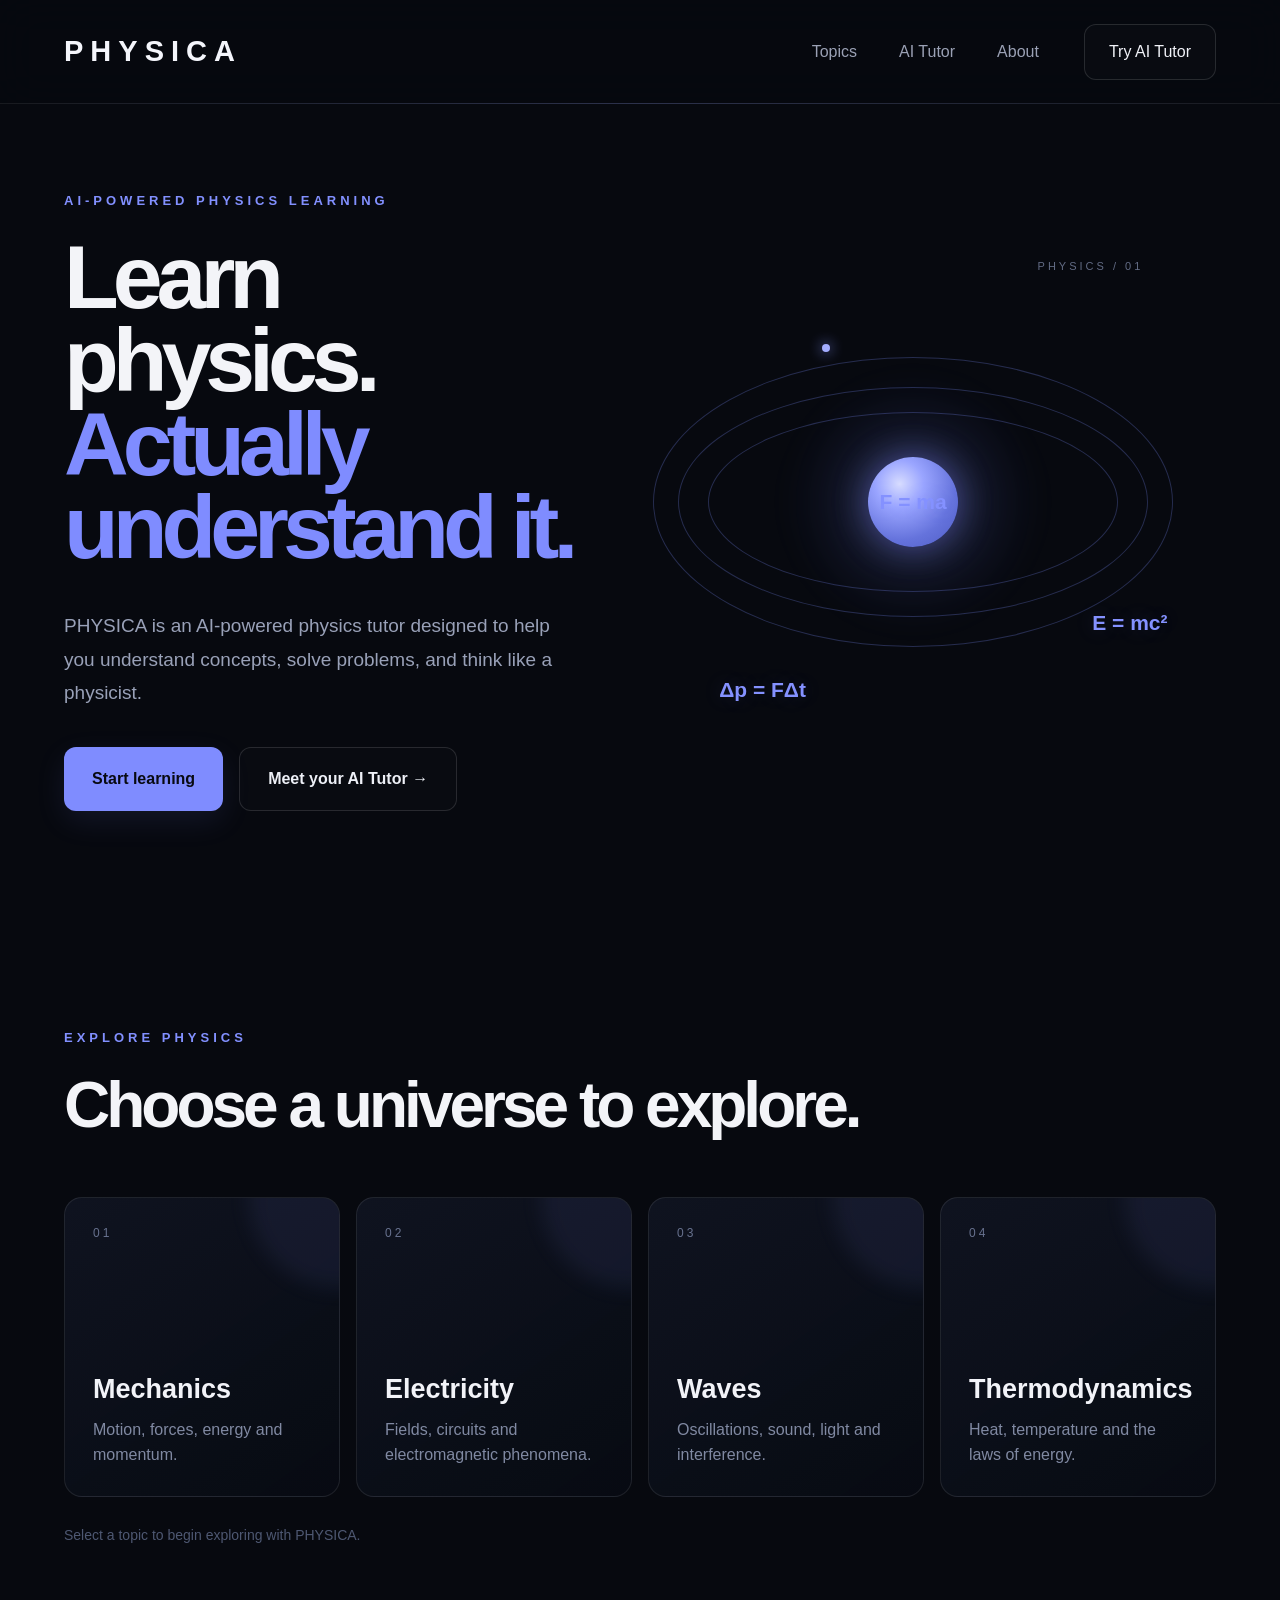
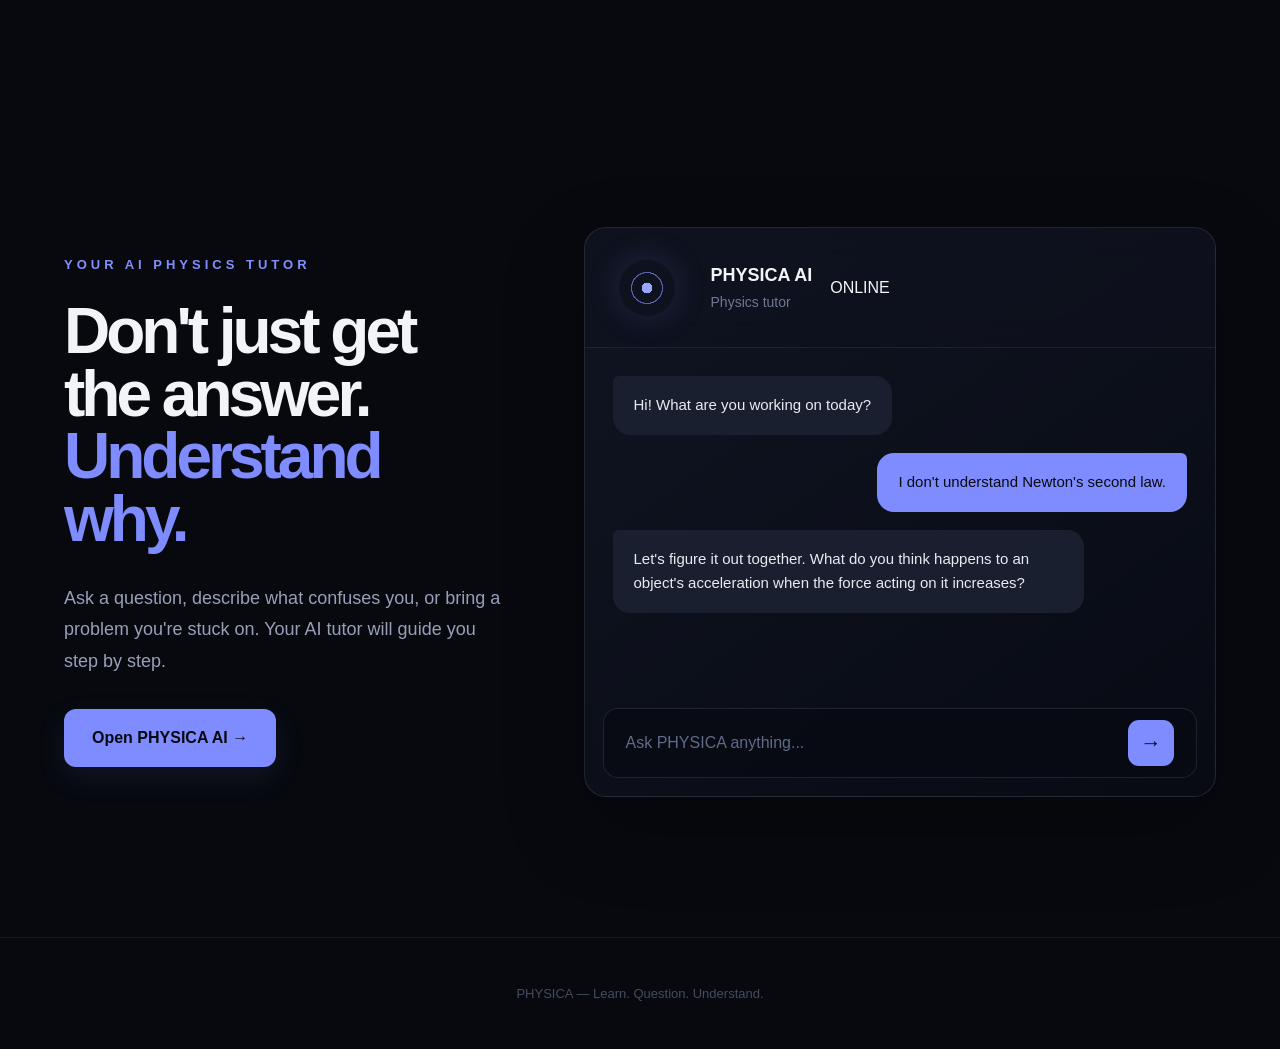
==== commit 0749364c: "Update index.html" ====
--- a/index.html
+++ b/index.html
@@ -2,475 +2,299 @@
 <html lang="en">
 
 <head>
-
-    <meta charset="UTF-8">
-
-    <meta
-        name="viewport"
-        content="width=device-width, initial-scale=1.0"
-    >
-
-    <title>PHYSICA — AI Physics Tutor</title>
-
-    <link
-        rel="stylesheet"
-        href="style.css"
-    >
-
+  <meta charset="UTF-8">
+  <meta name="viewport" content="width=device-width, initial-scale=1.0">
+
+  <title>PHYSICA — AI Physics Tutor</title>
+
+  <link rel="stylesheet" href="style.css">
 </head>
 
-
 <body>
 
-<header class="navbar">
-
-    <a
-        href="index.html"
-        class="logo"
-    >
-        PHYSICA
+  <header class="navbar">
+
+    <a href="index.html" class="logo">
+      PHYSICA
     </a>
 
-
     <nav>
-
-        <a href="#topics">
-            Topics
-        </a>
-
-        <a href="tutor.html">
-            AI Tutor
-        </a>
-
-        <a href="#about">
-            About
-        </a>
-
+      <a href="#topics">Topics</a>
+      <a href="tutor.html">AI Tutor</a>
+      <a href="#about">About</a>
     </nav>
 
-
-    <a
-        href="tutor.html"
-        class="nav-button"
-    >
-        Try AI Tutor
+    <a href="tutor.html" class="nav-button">
+      Try AI Tutor
     </a>
 
-</header>
-
-
-<main>
+  </header>
+
+
+  <main>
 
     <section class="hero">
 
-
-        <div class="hero-content">
-
-            <p class="eyebrow">
-                AI-POWERED PHYSICS LEARNING
-            </p>
-
-
-            <h1>
-
-                Learn physics.
-
-                <span>
-                    Actually
-                    understand it.
-                </span>
-
-            </h1>
-
-
-            <p class="hero-text">
-
-                PHYSICA is an AI-powered physics tutor
-                designed to help you understand concepts,
-                solve problems, and think like a physicist.
-
-            </p>
-
-
-            <div class="hero-buttons">
-
-                <a
-                    href="#topics"
-                    class="primary-button"
-                >
-                    Start learning
-                </a>
-
-
-                <a
-                    href="tutor.html"
-                    class="secondary-button"
-                >
-                    Meet your AI Tutor →
-                </a>
-
-            </div>
-
-        </div>
-
-        <div class="hero-visual">
-
-            <div
-                class="physics-card"
-                id="physics-card"
-            >
-
-                <div class="physics-system">
-
-
-                    <div class="physics-glow"></div>
-
-
-                    <div class="orbit orbit-large">
-
-                        <span class="particle"></span>
-
-                    </div>
-
-
-                    <div class="orbit orbit-medium">
-
-                        <span class="particle"></span>
-
-                    </div>
-
-
-                    <div class="orbit orbit-small">
-
-                        <span class="particle"></span>
-
-                    </div>
-
-
-                    <div class="planet"></div>
-
-
-                    <div class="formula formula-one">
-                        F = ma
-                    </div>
-
-
-                    <div class="formula formula-two">
-                        E = mc²
-                    </div>
-
-
-                    <div class="formula formula-three">
-                        Δp = FΔt
-                    </div>
-
-
-                    <div class="physics-label">
-                        PHYSICS / 01
-                    </div>
-
-                </div>
-
-            </div>
-
-        </div>
+      <div class="hero-content">
+
+        <p class="eyebrow">
+          AI-POWERED PHYSICS LEARNING
+        </p>
+
+        <h1>
+          Learn physics.
+          <span>Actually understand it.</span>
+        </h1>
+
+        <p class="hero-text">
+          PHYSICA is an AI-powered physics tutor designed to help you understand
+          concepts, solve problems, and think like a physicist.
+        </p>
+
+        <div class="hero-buttons">
+
+          <a href="#topics" class="primary-button">
+            Start learning
+          </a>
+
+          <a href="tutor.html" class="secondary-button">
+            Meet your AI Tutor →
+          </a>
+
+        </div>
+
+      </div>
+
+      <div class="hero-visual">
+
+        <div class="physics-card">
+
+          <div class="physics-label">
+            PHYSICS / 01
+          </div>
+
+          <div class="orbit orbit-one"></div>
+          <div class="orbit orbit-two"></div>
+          <div class="orbit orbit-three"></div>
+
+          <div class="planet"></div>
+
+          <div class="formula formula-one">
+            F = ma
+          </div>
+
+          <div class="formula formula-two">
+            E = mc²
+          </div>
+
+          <div class="formula formula-three">
+            Δp = FΔt
+          </div>
+
+        </div>
+
+      </div>
 
     </section>
-    
-    <section
-        id="topics"
-        class="topics"
-    >
-
-
-        <div class="section-heading">
-
-            <div>
-
-                <p class="eyebrow">
-                    EXPLORE PHYSICS
-                </p>
-
-                <h2>
-                    Choose a universe
-                    to explore.
-                </h2>
-
-            </div>
-
-
-            <p class="section-description">
-
-                Start with a topic,
-                then ask PHYSICA anything.
-
-            </p>
-
-        </div>
-
-
-        <div class="topic-grid">
-
-
-            <a
-                class="topic-card"
-                href="tutor.html?topic=Mechanics"
-            >
-
-                <span class="topic-number">
-                    01
-                </span>
-
-                <span class="topic-arrow">
-                    ↗
-                </span>
-
-                <h3>
-                    Mechanics
-                </h3>
-
-                <p>
-                    Motion, forces, energy
-                    and momentum.
-                </p>
-
-            </a>
-
-
-            <a
-                class="topic-card"
-                href="tutor.html?topic=Electricity"
-            >
-
-                <span class="topic-number">
-                    02
-                </span>
-
-                <span class="topic-arrow">
-                    ↗
-                </span>
-
-                <h3>
-                    Electricity
-                </h3>
-
-                <p>
-                    Fields, circuits and
-                    electromagnetic phenomena.
-                </p>
-
-            </a>
-
-
-            <a
-                class="topic-card"
-                href="tutor.html?topic=Waves"
-            >
-
-                <span class="topic-number">
-                    03
-                </span>
-
-                <span class="topic-arrow">
-                    ↗
-                </span>
-
-                <h3>
-                    Waves
-                </h3>
-
-                <p>
-                    Oscillations, sound,
-                    light and interference.
-                </p>
-
-            </a>
-
-
-            <a
-                class="topic-card"
-                href="tutor.html?topic=Thermodynamics"
-            >
-
-                <span class="topic-number">
-                    04
-                </span>
-
-                <span class="topic-arrow">
-                    ↗
-                </span>
-
-                <h3>
-                    Thermodynamics
-                </h3>
-
-                <p>
-                    Heat, temperature
-                    and energy.
-                </p>
-
-            </a>
-
-
-        </div>
+
+    <section id="topics" class="topics">
+
+      <p class="eyebrow">
+        EXPLORE PHYSICS
+      </p>
+
+      <h2>
+        Choose a universe to explore.
+      </h2>
+
+
+      <div class="topic-grid">
+
+        <a
+          class="topic-card"
+          href="tutor.html?topic=Mechanics"
+        >
+          <span>01</span>
+
+          <h3>
+            Mechanics
+          </h3>
+
+          <p>
+            Motion, forces, energy and momentum.
+          </p>
+
+        </a>
+
+
+        <a
+          class="topic-card"
+          href="tutor.html?topic=Electricity"
+        >
+          <span>02</span>
+
+          <h3>
+            Electricity
+          </h3>
+
+          <p>
+            Fields, circuits and electromagnetic phenomena.
+          </p>
+
+        </a>
+
+
+        <a
+          class="topic-card"
+          href="tutor.html?topic=Waves"
+        >
+          <span>03</span>
+
+          <h3>
+            Waves
+          </h3>
+
+          <p>
+            Oscillations, sound, light and interference.
+          </p>
+
+        </a>
+
+
+        <a
+          class="topic-card"
+          href="tutor.html?topic=Thermodynamics"
+        >
+          <span>04</span>
+
+          <h3>
+            Thermodynamics
+          </h3>
+
+          <p>
+            Heat, temperature and the laws of energy.
+          </p>
+
+        </a>
+
+      </div>
+
+
+      <div class="topic-note">
+
+        <p>
+          Select a topic to begin exploring with PHYSICA.
+        </p>
+
+      </div>
 
     </section>
 
-    <section
-        id="tutor"
-        class="tutor-preview"
-    >
-
-
-        <div class="tutor-intro">
-
-            <p class="eyebrow">
-                YOUR AI PHYSICS TUTOR
-            </p>
-
-
-            <h2>
-
-                Don't just get
-                the answer.
-
-                <span>
-                    Understand why.
-                </span>
-
-            </h2>
-
-
-            <p>
-
-                Ask a question, describe
-                what confuses you, or bring
-                a problem you're stuck on.
-
-                PHYSICA guides you through
-                the reasoning step by step.
-
-            </p>
-
-
-            <a
-                href="tutor.html"
-                class="primary-button"
-            >
-                Open PHYSICA AI →
-            </a>
-
-        </div>
-
-        <div class="chat-preview">
-
-
-            <div class="chat-header">
-
-
-                <div class="mini-ai-avatar">
-
-                    <div class="mini-core"></div>
-
-                    <div class="mini-orbit mini-one"></div>
-
-                    <div class="mini-orbit mini-two"></div>
-
-                </div>
-
-
-                <div>
-
-                    <strong>
-                        PHYSICA AI
-                    </strong>
-
-                    <small>
-                        Physics tutor
-                    </small>
-
-                </div>
-
-
-                <div class="preview-online">
-
-                    <span></span>
-                    ONLINE
-
-                </div>
-
-            </div>
-
-
-            <div class="preview-messages">
-
-
-                <div class="message ai">
-
-                    Hi! What are you working
-                    on today?
-
-                </div>
-
-
-                <div class="message user">
-
-                    I don't understand
-                    Newton's second law.
-
-                </div>
-
-
-                <div class="message ai">
-
-                    Let's figure it out together.
-
-                    <br><br>
-
-                    What do you think happens
-                    to an object's acceleration
-                    when the force acting on it
-                    increases?
-
-                </div>
-
-
-            </div>
-
-
-            <div class="chat-preview-input">
-
-                <span>
-                    Ask PHYSICA anything...
-                </span>
-
-                <span>
-                    →
-                </span>
-
-            </div>
-
-        </div>
+    <section id="tutor" class="tutor">
+
+      <div class="tutor-intro">
+
+        <p class="eyebrow">
+          YOUR AI PHYSICS TUTOR
+        </p>
+
+        <h2>
+          Don't just get the answer.
+          <span>Understand why.</span>
+        </h2>
+
+        <p>
+          Ask a question, describe what confuses you,
+          or bring a problem you're stuck on.
+          Your AI tutor will guide you step by step.
+        </p>
+
+        <a
+          href="tutor.html"
+          class="primary-button tutor-button"
+        >
+          Open PHYSICA AI →
+        </a>
+
+      </div>
+
+
+      <div class="chat-preview">
+
+        <div class="chat-header">
+
+          <div class="preview-avatar">
+            <span></span>
+          </div>
+
+          <div class="chat-header-info">
+
+            <strong>
+              PHYSICA AI
+            </strong>
+
+            <small>
+              Physics tutor
+            </small>
+
+          </div>
+
+          <div class="preview-online">
+            <span></span>
+            ONLINE
+          </div>
+
+        </div>
+
+
+        <div class="messages">
+
+          <div class="message ai">
+            Hi! What are you working on today?
+          </div>
+
+
+          <div class="message user">
+            I don't understand Newton's second law.
+          </div>
+
+
+          <div class="message ai">
+            Let's figure it out together. What do you think happens
+            to an object's acceleration when the force acting on it increases?
+          </div>
+
+        </div>
+
+
+        <div class="chat-preview-input">
+
+          <span>
+            Ask PHYSICA anything...
+          </span>
+
+          <span class="preview-arrow">
+            →
+          </span>
+
+        </div>
+
+      </div>
 
     </section>
 
-</main>
-
-
-<footer id="about">
-
-    <div>
-        PHYSICA
-    </div>
+  </main>
+
+  <footer id="about">
 
     <p>
-        Learn. Question. Understand.
+      PHYSICA — Learn. Question. Understand.
     </p>
 
-</footer>
-
-
-<script src="script.js"></script>
+  </footer>
+
+
+  <script src="script.js"></script>
 
 </body>
 
--- a/style.css
+++ b/style.css
@@ -1,1484 +1,644 @@
+/* =========================================================
+   PHYSICA
+   GLOBAL STYLES
+========================================================= */
+
 * {
-    margin: 0;
-    padding: 0;
     box-sizing: border-box;
 }
-
 
 html {
     scroll-behavior: smooth;
 }
 
-
 body {
-    font-family:
-        Arial,
-        Helvetica,
-        sans-serif;
-
+    margin: 0;
     background: #07090f;
-
-    color: #f5f7ff;
-
-    line-height: 1.6;
-
+    color: #f3f4f8;
+    font-family: Arial, Helvetica, sans-serif;
     overflow-x: hidden;
 }
-
 
 a {
     color: inherit;
     text-decoration: none;
 }
 
-
 button,
 input {
     font: inherit;
 }
 
+
+/* =========================================================
+   NAVBAR — SHARED BY LANDING + TUTOR
+========================================================= */
+
 .navbar {
-    width: 100%;
-
-    min-height: 96px;
+    height: 104px;
+    padding: 0 5%;
 
     display: flex;
-
     align-items: center;
-
     justify-content: space-between;
 
-    padding: 0 5vw;
-
-    border-bottom:
-        1px solid
-        rgba(255, 255, 255, 0.06);
-
-    background:
-        rgba(7, 9, 15, 0.85);
-
-    backdrop-filter: blur(16px);
-
-    position: relative;
-
-    z-index: 10;
-}
-
+    position: sticky;
+    top: 0;
+    z-index: 1000;
+
+    background: rgba(7, 9, 15, 0.68);
+
+    backdrop-filter: blur(20px);
+    -webkit-backdrop-filter: blur(20px);
+
+    border-bottom: 1px solid rgba(255, 255, 255, 0.07);
+
+    transition:
+        background 0.3s ease,
+        border-color 0.3s ease,
+        box-shadow 0.3s ease;
+}
+
+.navbar::after {
+    content: "";
+
+    position: absolute;
+    left: 0;
+    right: 0;
+    bottom: -1px;
+
+    height: 1px;
+
+    background:
+        linear-gradient(
+            90deg,
+            transparent,
+            rgba(127, 140, 255, 0.20),
+            transparent
+        );
+
+    pointer-events: none;
+}
 
 .logo {
-    font-size: 25px;
-
+    font-size: 29px;
     font-weight: 800;
-
-    letter-spacing: 5px;
-}
-
+    letter-spacing: 7px;
+    color: #f4f5fb;
+}
 
 .navbar nav {
     display: flex;
-
-    gap: 40px;
-}
-
+    gap: 42px;
+
+    margin-left: auto;
+    margin-right: 45px;
+}
 
 .navbar nav a {
-    color: #9aa2b8;
-
-    font-size: 14px;
-
-    transition:
-        color 0.25s ease;
-}
-
+    color: #9ba1b5;
+    font-size: 16px;
+
+    transition: color 0.25s ease;
+}
 
 .navbar nav a:hover {
-    color: #ffffff;
-}
-
+    color: #f3f4f9;
+}
 
 .nav-button {
     display: inline-flex;
-
     align-items: center;
-
     justify-content: center;
 
-    padding:
-        11px 22px;
-
-    border:
-        1px solid
-        rgba(255, 255, 255, 0.16);
-
-    border-radius: 10px;
-
-    color: #ffffff;
-
-    background:
-        rgba(255, 255, 255, 0.02);
-
-    cursor: pointer;
+    min-width: 130px;
+    height: 56px;
+
+    padding: 0 24px;
+
+    border: 1px solid rgba(255, 255, 255, 0.12);
+    border-radius: 12px;
+
+    color: #f1f2f8;
+    background: rgba(255, 255, 255, 0.015);
 
     transition:
-        transform 0.25s ease,
-        border-color 0.25s ease,
-        background 0.25s ease;
-}
-
+        all 0.25s ease;
+}
 
 .nav-button:hover {
+    background: rgba(127, 140, 255, 0.08);
+    border-color: rgba(127, 140, 255, 0.35);
+
     transform: translateY(-2px);
-
-    border-color:
-        rgba(126, 140, 255, 0.7);
-
-    background:
-        rgba(126, 140, 255, 0.08);
-}
-
-main {
-    width: 100%;
-}
-
-
-.eyebrow {
-    color: #8290ff;
-
-    font-size: 12px;
-
-    font-weight: 700;
-
-    letter-spacing: 3px;
-
-    margin-bottom: 20px;
-}
-
-.hero {
-    min-height: 720px;
-
-    display: grid;
-
-    grid-template-columns:
-        1fr 1fr;
-
-    align-items: center;
-
-    gap: 60px;
-
-    padding:
-        90px 7vw;
-}
-
-
-.hero-content {
-    max-width: 680px;
-}
-
-
-.hero h1 {
-    font-size:
-        clamp(48px, 6vw, 88px);
-
-    line-height: 0.98;
-
-    letter-spacing: -4px;
-
-    margin-bottom: 30px;
-}
-
-
-.hero h1 span {
-    display: block;
-
-    color: #8190ff;
-}
-
-
-.hero-text {
-    max-width: 560px;
-
-    color: #9299ad;
-
-    font-size: 18px;
-
-    line-height: 1.8;
-
-    margin-bottom: 38px;
-}
-
-
-.hero-buttons {
-    display: flex;
-
-    gap: 14px;
-
-    flex-wrap: wrap;
-}
-
+}
+
+
+/* =========================================================
+   SHARED BUTTONS
+========================================================= */
 
 .primary-button,
 .secondary-button {
     display: inline-flex;
-
     align-items: center;
-
     justify-content: center;
 
-    padding:
-        14px 24px;
-
-    border-radius: 10px;
-
-    cursor: pointer;
+    min-height: 64px;
+    padding: 0 28px;
+
+    border-radius: 12px;
+
+    font-size: 16px;
+    font-weight: 600;
 
     transition:
         transform 0.25s ease,
-        opacity 0.25s ease;
-}
-
+        background 0.25s ease,
+        border-color 0.25s ease,
+        box-shadow 0.25s ease;
+}
 
 .primary-button {
-    background: #7e8cff;
-
-    color: #080a10;
-
+    color: #080a11;
+    background: #7f8cff;
+
+    box-shadow:
+        0 10px 30px rgba(127, 140, 255, 0.10);
+}
+
+.primary-button:hover {
+    transform: translateY(-3px);
+
+    background: #8c99ff;
+
+    box-shadow:
+        0 15px 35px rgba(127, 140, 255, 0.18);
+}
+
+.secondary-button {
+    color: #eef0f7;
+
+    border: 1px solid rgba(255, 255, 255, 0.12);
+
+    background: rgba(255, 255, 255, 0.01);
+}
+
+.secondary-button:hover {
+    transform: translateY(-3px);
+
+    border-color: rgba(127, 140, 255, 0.35);
+
+    background: rgba(127, 140, 255, 0.05);
+}
+
+
+/* =========================================================
+   LANDING — HERO
+========================================================= */
+
+.hero {
+    width: min(1500px, 90%);
+    min-height: calc(100vh - 104px);
+
+    margin: 0 auto;
+
+    display: grid;
+
+    grid-template-columns: 0.92fr 1.08fr;
+
+    align-items: center;
+
+    gap: 30px;
+
+    position: relative;
+}
+
+.hero-content {
+    position: relative;
+    z-index: 2;
+}
+
+.eyebrow {
+    margin: 0 0 28px;
+
+    color: #8290ff;
+
+    font-size: 13px;
     font-weight: 700;
-}
-
-
-.secondary-button {
+
+    letter-spacing: 4px;
+
+    text-transform: uppercase;
+}
+
+.hero h1 {
+    max-width: 760px;
+
+    margin: 0;
+
+    font-size: clamp(70px, 7vw, 112px);
+
+    line-height: 0.93;
+
+    letter-spacing: -6px;
+
+    font-weight: 800;
+}
+
+.hero h1 span {
+    display: block;
+
+    color: #7f8cff;
+}
+
+.hero-text {
+    max-width: 650px;
+
+    margin: 40px 0 38px;
+
+    color: #99a1b8;
+
+    font-size: 19px;
+
+    line-height: 1.75;
+}
+
+.hero-buttons {
+    display: flex;
+    align-items: center;
+    gap: 16px;
+}
+
+
+/* =========================================================
+   HERO PHYSICS VISUAL
+========================================================= */
+
+.hero-visual {
+    min-height: 650px;
+
+    display: flex;
+    align-items: center;
+    justify-content: center;
+
+    position: relative;
+}
+
+.physics-card {
+    width: min(620px, 100%);
+    aspect-ratio: 1 / 1;
+
+    position: relative;
+
+    display: flex;
+    align-items: center;
+    justify-content: center;
+}
+
+
+/* central glow */
+
+.physics-card::before {
+    content: "";
+
+    position: absolute;
+
+    width: 270px;
+    height: 270px;
+
+    border-radius: 50%;
+
+    background:
+        radial-gradient(
+            circle,
+            rgba(127, 140, 255, 0.22),
+            rgba(127, 140, 255, 0.05) 45%,
+            transparent 70%
+        );
+
+    filter: blur(10px);
+
+    animation:
+        centralGlow 4s ease-in-out infinite;
+}
+
+
+/* planet */
+
+.planet {
+    width: 90px;
+    height: 90px;
+
+    position: absolute;
+
+    border-radius: 50%;
+
+    background:
+        radial-gradient(
+            circle at 35% 30%,
+            #d7dcff 0%,
+            #9aa5ff 28%,
+            #6573dc 65%,
+            #4e5cc5 100%
+        );
+
+    box-shadow:
+        0 0 35px rgba(127, 140, 255, 0.45),
+        0 0 90px rgba(127, 140, 255, 0.16);
+
+    z-index: 3;
+
+    animation:
+        planetFloat 5s ease-in-out infinite;
+}
+
+
+/* orbit rings */
+
+.orbit {
+    position: absolute;
+
+    left: 50%;
+    top: 50%;
+
+    width: 410px;
+    height: 180px;
+
+    border: 1px solid rgba(103, 119, 210, 0.32);
+
+    border-radius: 50%;
+
+    transform:
+        translate(-50%, -50%);
+
+    transform-style: preserve-3d;
+}
+
+.orbit-one {
+    animation:
+        orbitOne 12s linear infinite;
+}
+
+.orbit-two {
+    width: 470px;
+    height: 230px;
+
+    animation:
+        orbitTwo 16s linear infinite;
+}
+
+.orbit-three {
+    width: 520px;
+    height: 290px;
+
+    animation:
+        orbitThree 20s linear infinite;
+}
+
+
+/* moving particles */
+
+.physics-card::after {
+    content: "";
+
+    position: absolute;
+
+    width: 8px;
+    height: 8px;
+
+    top: 24%;
+    left: 35%;
+
+    border-radius: 50%;
+
+    background: #a4adff;
+
+    box-shadow:
+        0 0 14px #8290ff;
+
+    animation:
+        particleMove 6s linear infinite;
+}
+
+
+/* formulas */
+
+.formula {
+    position: absolute;
+
+    z-index: 5;
+
+    color: #8491ff;
+
+    font-size: 21px;
+
+    font-weight: 600;
+
+    text-shadow:
+        0 0 20px rgba(127, 140, 255, 0.18);
+}
+
+.formula:first-of-type {
+    top: 27%;
+    left: 12%;
+}
+
+.formula-two {
+    right: 8%;
+    bottom: 28%;
+}
+
+.formula-three {
+    left: 18%;
+    bottom: 17%;
+}
+
+
+/* physics label */
+
+.physics-card .physics-label {
+    position: absolute;
+
+    top: 10%;
+    right: 12%;
+
+    color: #626b84;
+
+    font-size: 11px;
+
+    letter-spacing: 3px;
+}
+
+
+/* =========================================================
+   HERO ANIMATIONS
+========================================================= */
+
+@keyframes orbitOne {
+    from {
+        transform:
+            translate(-50%, -50%)
+            rotate(0deg);
+    }
+
+    to {
+        transform:
+            translate(-50%, -50%)
+            rotate(360deg);
+    }
+}
+
+@keyframes orbitTwo {
+    from {
+        transform:
+            translate(-50%, -50%)
+            rotate(60deg);
+    }
+
+    to {
+        transform:
+            translate(-50%, -50%)
+            rotate(420deg);
+    }
+}
+
+@keyframes orbitThree {
+    from {
+        transform:
+            translate(-50%, -50%)
+            rotate(-35deg);
+    }
+
+    to {
+        transform:
+            translate(-50%, -50%)
+            rotate(325deg);
+    }
+}
+
+@keyframes particleMove {
+    0% {
+        transform:
+            translate(0, 0)
+            scale(1);
+        opacity: 0.6;
+    }
+
+    25% {
+        transform:
+            translate(130px, 70px)
+            scale(1.2);
+        opacity: 1;
+    }
+
+    50% {
+        transform:
+            translate(240px, -35px)
+            scale(0.8);
+        opacity: 0.7;
+    }
+
+    75% {
+        transform:
+            translate(70px, -130px)
+            scale(1.15);
+        opacity: 1;
+    }
+
+    100% {
+        transform:
+            translate(0, 0)
+            scale(1);
+        opacity: 0.6;
+    }
+}
+
+@keyframes planetFloat {
+    0%,
+    100% {
+        transform: translateY(0);
+    }
+
+    50% {
+        transform: translateY(-10px);
+    }
+}
+
+@keyframes centralGlow {
+    0%,
+    100% {
+        opacity: 0.65;
+        transform: scale(1);
+    }
+
+    50% {
+        opacity: 1;
+        transform: scale(1.08);
+    }
+}
+
+
+/* =========================================================
+   TOPICS
+========================================================= */
+
+.topics {
+    width: min(1400px, 90%);
+
+    margin: 0 auto;
+
+    padding: 130px 0;
+}
+
+.topics h2 {
+    max-width: 850px;
+
+    margin: 0 0 60px;
+
+    font-size: clamp(48px, 5vw, 76px);
+
+    line-height: 1;
+
+    letter-spacing: -4px;
+}
+
+.topic-grid {
+    display: grid;
+
+    grid-template-columns:
+        repeat(4, 1fr);
+
+    gap: 16px;
+}
+
+.topic-card {
+    min-height: 300px;
+
+    padding: 28px;
+
+    display: flex;
+
+    flex-direction: column;
+
+    justify-content: space-between;
+
+    position: relative;
+
+    overflow: hidden;
+
     border:
         1px solid
-        rgba(255, 255, 255, 0.15);
-
-    color: #dfe3f2;
-}
-
-
-.primary-button:hover,
-.secondary-button:hover {
-    transform: translateY(-2px);
-
-    opacity: 0.88;
-}
-
-.hero-visual {
-    display: flex;
-
-    align-items: center;
-
-    justify-content: center;
-}
-
-
-.physics-card {
-    width: 390px;
-
-    height: 390px;
-
-    position: relative;
-
-    border-radius: 50%;
-
-    border:
-        1px solid
-        rgba(126, 140, 255, 0.25);
-
-    background:
-        radial-gradient(
-            circle,
-            rgba(126, 140, 255, 0.10),
-            transparent 65%
-        );
-
-    box-shadow:
-        0 0 90px
-        rgba(86, 103, 255, 0.08);
-}
-
-
-.planet {
-    width: 80px;
-
-    height: 80px;
-
-    border-radius: 50%;
-
-    position: absolute;
-
-    top: 50%;
-
-    left: 50%;
-
-    transform:
-        translate(-50%, -50%);
-
-    background:
-        radial-gradient(
-            circle at 30% 30%,
-            #b9c0ff,
-            #6875e9 55%,
-            #2a327a
-        );
-
-    box-shadow:
-        0 0 50px
-        rgba(126, 140, 255, 0.35);
-}
-
-
-.orbit {
-    position: absolute;
-
-    border:
-        1px solid
-        rgba(126, 140, 255, 0.25);
-
-    border-radius: 50%;
-
-    top: 50%;
-
-    left: 50%;
-}
-
-
-.orbit-one {
-    width: 270px;
-
-    height: 120px;
-
-    transform:
-        translate(-50%, -50%)
-        rotate(25deg);
-}
-
-
-.orbit-two {
-    width: 150px;
-
-    height: 310px;
-
-    transform:
-        translate(-50%, -50%)
-        rotate(-25deg);
-}
-
-
-.formula {
-    position: absolute;
-
-    top: 20%;
-
-    left: 9%;
-
-    color: #9ca7ff;
-
-    font-size: 18px;
-
-    font-weight: 700;
-}
-
-
-.formula-two {
-    top: auto;
-
-    left: auto;
-
-    right: 6%;
-
-    bottom: 22%;
-}
-
-.topics {
-    padding:
-        110px 7vw;
-
-    border-top:
-        1px solid
-        rgba(255, 255, 255, 0.04);
-}
-
-
-.topics h2 {
-    font-size:
-        clamp(40px, 5vw, 70px);
-
-    letter-spacing: -3px;
-
-    line-height: 1;
-
-    margin-bottom: 60px;
-}
-
-
-.topic-grid {
-    display: grid;
-
-    grid-template-columns:
-        repeat(4, 1fr);
-
-    gap: 18px;
-}
-
-
-.topic-card {
-    min-height: 300px;
-
-    display: flex;
-
-    flex-direction: column;
-
-    justify-content: space-between;
-
-    padding: 34px;
-
-    border:
-        1px solid
-        rgba(255, 255, 255, 0.09);
-
-    border-radius: 16px;
-
-    background:
-        rgba(255, 255, 255, 0.015);
-
-    transition:
-        transform 0.3s ease,
-        border-color 0.3s ease,
-        background 0.3s ease;
-}
-
-
-.topic-card:hover {
-    transform: translateY(-7px);
-
-    border-color:
-        rgba(126, 140, 255, 0.55);
-
-    background:
-        rgba(126, 140, 255, 0.04);
-}
-
-
-.topic-card > span {
-    color: #8190ff;
-
-    font-size: 14px;
-}
-
-
-.topic-card h3 {
-    font-size: 26px;
-
-    margin-top: auto;
-
-    margin-bottom: 12px;
-}
-
-
-.topic-card p {
-    color: #8f96aa;
-
-    font-size: 15px;
-}
-
-
-.topic-note {
-    margin-top: 30px;
-
-    color: #8190ff;
-
-    font-size: 15px;
-}
-
-.tutor {
-    display: grid;
-
-    grid-template-columns:
-        0.8fr 1.2fr;
-
-    gap: 70px;
-
-    align-items: center;
-
-    padding:
-        120px 7vw;
-}
-
-
-.tutor-intro h2 {
-    font-size:
-        clamp(44px, 5vw, 70px);
-
-    line-height: 1;
-
-    letter-spacing: -3px;
-
-    margin-bottom: 28px;
-}
-
-
-.tutor-intro h2 span {
-    color: #8190ff;
-
-    display: block;
-}
-
-
-.tutor-intro > p:not(.eyebrow) {
-    color: #9097aa;
-
-    max-width: 520px;
-
-    font-size: 17px;
-
-    line-height: 1.8;
-
-    margin-bottom: 32px;
-}
-
-
-.tutor-button {
-    display: inline-flex;
-}
-
-.chat-preview,
-.real-chat {
-    border:
-        1px solid
-        rgba(255, 255, 255, 0.10);
-
-    border-radius: 20px;
-
-    overflow: hidden;
+        rgba(255,255,255,.09);
+
+    border-radius: 18px;
 
     background:
         linear-gradient(
             145deg,
-            #101421,
-            #080b13
+            rgba(17,22,36,.82),
+            rgba(8,11,19,.90)
         );
-
-    box-shadow:
-        0 30px 90px
-        rgba(0, 0, 0, 0.3);
-}
-
-
-.chat-header,
-.real-chat-header {
-    min-height: 88px;
-
-    display: flex;
-
-    align-items: center;
-
-    gap: 14px;
-
-    padding:
-        22px 26px;
-
-    border-bottom:
-        1px solid
-        rgba(255, 255, 255, 0.07);
-}
-
-
-.status,
-.topic-dot {
-    width: 11px;
-
-    height: 11px;
-
-    border-radius: 50%;
-
-    background: #8190ff;
-
-    box-shadow:
-        0 0 18px
-        rgba(129, 144, 255, 0.7);
-}
-
-
-.chat-header strong,
-.real-chat-header strong {
-    display: block;
-
-    font-size: 17px;
-}
-
-
-.chat-header small,
-.real-chat-header small {
-    display: block;
-
-    color: #777f95;
-
-    font-size: 13px;
-
-    margin-top: 2px;
-}
-
-
-.messages {
-    min-height: 410px;
-
-    display: flex;
-
-    flex-direction: column;
-
-    gap: 24px;
-
-    padding: 32px;
-}
-
-
-.message {
-    max-width: 78%;
-
-    padding:
-        15px 18px;
-
-    border-radius: 13px;
-
-    font-size: 15px;
-
-    line-height: 1.6;
-}
-
-
-.message.ai {
-    align-self: flex-start;
-
-    background: #171d2c;
-
-    color: #dce1ee;
-}
-
-
-.message.user {
-    align-self: flex-end;
-
-    background: #7887f7;
-
-    color: #080b12;
-}
-
-.chat-preview-input {
-    margin: 0 18px 18px;
-
-    min-height: 64px;
-
-    display: flex;
-
-    align-items: center;
-
-    justify-content: space-between;
-
-    padding:
-        0 14px 0 18px;
-
-    border:
-        1px solid
-        rgba(255, 255, 255, 0.08);
-
-    border-radius: 12px;
-
-    color: #656d82;
-
-    font-size: 14px;
-}
-
-
-.preview-arrow {
-    width: 40px;
-
-    height: 40px;
-
-    display: flex;
-
-    align-items: center;
-
-    justify-content: center;
-
-    border-radius: 10px;
-
-    background: #7887f7;
-
-    color: #080b12;
-
-    font-size: 20px;
-}
-
-.tutor-page {
-    min-height: 100vh;
-}
-
-
-.real-tutor {
-    max-width: 1400px;
-
-    min-height:
-
-* {
-    box-sizing: border-box;
-    margin: 0;
-    padding: 0;
-}
-
-
-html {
-    scroll-behavior: smooth;
-}
-
-
-body {
-    font-family:
-        Inter,
-        -apple-system,
-        BlinkMacSystemFont,
-        "Segoe UI",
-        sans-serif;
-
-    background: #07090f;
-    color: #f4f5fb;
-
-    min-height: 100vh;
-
-    overflow-x: hidden;
-}
-
-
-a {
-    color: inherit;
-    text-decoration: none;
-}
-
-
-button,
-input {
-    font: inherit;
-}
-
-.navbar {
-    height: 104px;
-
-    display: flex;
-    align-items: center;
-
-    padding: 0 5%;
-
-    border-bottom:
-        1px solid rgba(255,255,255,0.07);
-
-    position: relative;
-    z-index: 20;
-
-    background:
-        rgba(7,9,15,0.78);
-
-    backdrop-filter: blur(18px);
-}
-
-
-.logo {
-    font-size: 30px;
-
-    font-weight: 800;
-
-    letter-spacing: 7px;
-
-    margin-right: auto;
-}
-
-
-.navbar nav {
-    display: flex;
-
-    gap: 42px;
-
-    margin-right: 70px;
-}
-
-
-.navbar nav a {
-    color: #9298ab;
-
-    font-size: 15px;
-
-    transition:
-        color .25s ease,
-        transform .25s ease;
-}
-
-
-.navbar nav a:hover {
-    color: #ffffff;
-
-    transform: translateY(-2px);
-}
-
-
-.nav-button {
-    border:
-        1px solid rgba(255,255,255,0.16);
-
-    padding:
-        15px 24px;
-
-    border-radius: 13px;
-
-    color: #f2f3f8;
-
-    transition:
-        background .25s ease,
-        border-color .25s ease,
-        transform .25s ease;
-}
-
-
-.nav-button:hover {
-    background:
-        rgba(255,255,255,0.06);
-
-    border-color:
-        rgba(145,158,255,0.45);
-
-    transform:
-        translateY(-2px);
-}
-
-.primary-button,
-.secondary-button {
-    display: inline-flex;
-
-    align-items: center;
-    justify-content: center;
-
-    min-height: 62px;
-
-    padding:
-        0 28px;
-
-    border-radius: 13px;
-
-    font-size: 16px;
-
-    transition:
-        transform .25s ease,
-        box-shadow .25s ease,
-        background .25s ease;
-}
-
-
-.primary-button {
-    background: #7f8cff;
-
-    color: #07090f;
-
-    font-weight: 700;
-
-    box-shadow:
-        0 0 0 rgba(127,140,255,0);
-}
-
-
-.primary-button:hover {
-    transform:
-        translateY(-4px);
-
-    box-shadow:
-        0 14px 40px
-        rgba(127,140,255,0.25);
-}
-
-
-.secondary-button {
-    border:
-        1px solid rgba(255,255,255,0.14);
-
-    color: #e9ebf5;
-
-    margin-left: 10px;
-}
-
-
-.secondary-button:hover {
-    background:
-        rgba(255,255,255,0.05);
-
-    transform:
-        translateY(-4px);
-}
-
-.eyebrow {
-    color: #8190ff;
-
-    font-size: 12px;
-
-    font-weight: 700;
-
-    letter-spacing: 4px;
-
-    margin-bottom: 28px;
-}
-
-
-.hero h1 {
-    font-size:
-        clamp(64px, 7vw, 108px);
-
-    line-height: .92;
-
-    letter-spacing: -5px;
-
-    max-width: 720px;
-}
-
-
-.hero h1 span {
-    display: block;
-
-    color: #8190ff;
-}
-
-
-.hero-text {
-    color: #94a0b8;
-
-    font-size: 19px;
-
-    line-height: 1.9;
-
-    max-width: 590px;
-
-    margin-top: 35px;
-}
-
-.hero {
-    min-height:
-        calc(100vh - 104px);
-
-    padding:
-        80px 6% 100px;
-
-    display: grid;
-
-    grid-template-columns:
-        minmax(0, 1fr)
-        minmax(450px, 1fr);
-
-    align-items: center;
-
-    gap: 40px;
-
-    position: relative;
-
-    overflow: hidden;
-}
-
-
-.hero::before {
-    content: "";
-
-    position: absolute;
-
-    width: 700px;
-    height: 700px;
-
-    left: 55%;
-    top: 25%;
-
-    transform:
-        translate(-50%, -50%);
-
-    background:
-        radial-gradient(
-            circle,
-            rgba(90,105,255,0.08),
-            transparent 68%
-        );
-
-    pointer-events: none;
-}
-
-
-.hero-content {
-    position: relative;
-    z-index: 3;
-}
-
-
-.hero-buttons {
-    margin-top: 42px;
-}
-
-.hero-visual {
-    min-height: 600px;
-
-    display: flex;
-
-    align-items: center;
-    justify-content: center;
-
-    perspective: 1000px;
-}
-
-
-.physics-card {
-    width: 580px;
-    height: 580px;
-
-    position: relative;
-
-    transform-style: preserve-3d;
-
-    transition:
-        transform .18s ease-out;
-
-    animation:
-        physicsFloat 7s ease-in-out infinite;
-}
-
-
-.physics-glow {
-    position: absolute;
-
-    width: 360px;
-    height: 360px;
-
-    left: 50%;
-    top: 50%;
-
-    transform:
-        translate(-50%, -50%);
-
-    border-radius: 50%;
-
-    background:
-        radial-gradient(
-            circle,
-            rgba(120,135,255,.18),
-            transparent 70%
-        );
-
-    filter: blur(28px);
-
-    animation:
-        glowPulse 4s ease-in-out infinite;
-}
-
-
-.planet {
-    position: absolute;
-
-    left: 50%;
-    top: 50%;
-
-    width: 94px;
-    height: 94px;
-
-    transform:
-        translate(-50%, -50%);
-
-    border-radius: 50%;
-
-    background:
-        radial-gradient(
-            circle at 32% 27%,
-            #d2d6ff 0%,
-            #9ca7ff 28%,
-            #6574e8 60%,
-            #3947a4 100%
-        );
-
-    box-shadow:
-        0 0 25px rgba(130,145,255,.75),
-        0 0 80px rgba(100,115,255,.28);
-
-    z-index: 5;
-
-    animation:
-        planetPulse 4s ease-in-out infinite;
-}
-
-
-.orbit {
-    position: absolute;
-
-    left: 50%;
-    top: 50%;
-
-    width: 410px;
-    height: 155px;
-
-    border:
-        1px solid
-        rgba(125,140,255,.28);
-
-    border-radius: 50%;
-
-    transform-style: preserve-3d;
-
-    margin-left: -205px;
-    margin-top: -77px;
-}
-
-
-.orbit-one {
-    transform:
-        rotate(25deg);
-
-    animation:
-        orbitOne 13s linear infinite;
-}
-
-
-.orbit-two {
-    width: 440px;
-    height: 170px;
-
-    margin-left: -220px;
-    margin-top: -85px;
-
-    transform:
-        rotate(-48deg);
-
-    border-color:
-        rgba(125,140,255,.21);
-
-    animation:
-        orbitTwo 17s linear infinite reverse;
-}
-
-
-.orbit-three {
-    width: 470px;
-    height: 185px;
-
-    margin-left: -235px;
-    margin-top: -92px;
-
-    transform:
-        rotate(77deg);
-
-    border-color:
-        rgba(125,140,255,.14);
-
-    animation:
-        orbitThree 21s linear infinite;
-}
-
-
-.particle {
-    position: absolute;
-
-    width: 9px;
-    height: 9px;
-
-    border-radius: 50%;
-
-    background: #a5afff;
-
-    box-shadow:
-        0 0 10px #8997ff,
-        0 0 25px rgba(130,145,255,.8);
-}
-
-
-.particle-one {
-    left: 50%;
-    top: -5px;
-
-    animation:
-        particlePulse 1.8s ease-in-out infinite;
-}
-
-
-.particle-two {
-    right: 10%;
-    bottom: 18%;
-
-    animation:
-        particlePulse 2.2s ease-in-out infinite;
-}
-
-
-.particle-three {
-    left: 8%;
-    bottom: 45%;
-
-    animation:
-        particlePulse 1.5s ease-in-out infinite;
-}
-
-
-.formula {
-    position: absolute;
-
-    color: #8b98ff;
-
-    font-size: 20px;
-
-    font-weight: 600;
-
-    letter-spacing: -1px;
-
-    text-shadow:
-        0 0 18px rgba(120,135,255,.35);
-
-    z-index: 6;
-
-    animation:
-        formulaFloat 5s ease-in-out infinite;
-}
-
-
-.formula-one {
-    top: 28%;
-    left: 20%;
-}
-
-
-.formula-two {
-    right: 15%;
-    bottom: 31%;
-
-    animation-delay:
-        -2s;
-}
-
-
-.formula-three {
-    left: 26%;
-    bottom: 17%;
-
-    font-size: 15px;
-
-    opacity: .65;
-
-    animation-delay:
-        -3s;
-}
-
-
-.physics-label {
-    position: absolute;
-
-    right: 12%;
-    top: 14%;
-
-    color:
-        rgba(145,155,190,.5);
-
-    font-size: 10px;
-
-    letter-spacing: 3px;
-}
-
-@keyframes physicsFloat {
-
-    0%, 100% {
-        transform:
-            translateY(0);
-    }
-
-    50% {
-        transform:
-            translateY(-13px);
-    }
-
-}
-
-
-@keyframes glowPulse {
-
-    0%, 100% {
-        opacity: .45;
-        transform:
-            translate(-50%, -50%)
-            scale(.9);
-    }
-
-    50% {
-        opacity: 1;
-        transform:
-            translate(-50%, -50%)
-            scale(1.15);
-    }
-
-}
-
-
-@keyframes planetPulse {
-
-    0%, 100% {
-        scale: 1;
-    }
-
-    50% {
-        scale: 1.07;
-    }
-
-}
-
-
-@keyframes orbitOne {
-
-    from {
-        transform:
-            rotate(25deg)
-            rotate(0deg);
-    }
-
-    to {
-        transform:
-            rotate(25deg)
-            rotate(360deg);
-    }
-
-}
-
-
-@keyframes orbitTwo {
-
-    from {
-        transform:
-            rotate(-48deg)
-            rotate(0deg);
-    }
-
-    to {
-        transform:
-            rotate(-48deg)
-            rotate(360deg);
-    }
-
-}
-
-
-@keyframes orbitThree {
-
-    from {
-        transform:
-            rotate(77deg)
-            rotate(0deg);
-    }
-
-    to {
-        transform:
-            rotate(77deg)
-            rotate(360deg);
-    }
-
-}
-
-
-@keyframes formulaFloat {
-
-    0%, 100% {
-        translate: 0 0;
-    }
-
-    50% {
-        translate: 0 -8px;
-    }
-
-}
-
-
-@keyframes particlePulse {
-
-    0%, 100% {
-        scale: .8;
-        opacity: .65;
-    }
-
-    50% {
-        scale: 1.3;
-        opacity: 1;
-    }
-
-}
-
-.topics {
-    padding:
-        150px 6%;
-
-    max-width: 1500px;
-
-    margin: 0 auto;
-}
-
-
-.section-heading {
-    display: flex;
-
-    align-items: end;
-    justify-content: space-between;
-
-    gap: 50px;
-
-    margin-bottom: 60px;
-}
-
-
-.section-heading h2 {
-    font-size:
-        clamp(42px, 5vw, 70px);
-
-    line-height: 1;
-
-    letter-spacing: -3px;
-
-    max-width: 760px;
-}
-
-
-.section-description {
-    color: #7f899f;
-
-    max-width: 330px;
-
-    line-height: 1.7;
-}
-
-
-.topic-grid {
-    display: grid;
-
-    grid-template-columns:
-        repeat(4, 1fr);
-
-    gap: 15px;
-}
-
-
-.topic-card {
-    min-height: 350px;
-
-    padding: 30px;
-
-    position: relative;
-
-    display: flex;
-
-    flex-direction: column;
-
-    justify-content: flex-end;
-
-    border:
-        1px solid rgba(255,255,255,.08);
-
-    border-radius: 20px;
-
-    background:
-        linear-gradient(
-            145deg,
-            rgba(18,22,36,.85),
-            rgba(9,12,20,.85)
-        );
-
-    overflow: hidden;
 
     transition:
         transform .35s ease,
@@ -1486,7 +646,6 @@
         background .35s ease;
 }
 
-
 .topic-card::before {
     content: "";
 
@@ -1495,252 +654,569 @@
     width: 180px;
     height: 180px;
 
-    top: -80px;
-    right: -80px;
+    top: -90px;
+    right: -90px;
 
     border-radius: 50%;
 
     background:
-        rgba(110,125,255,.1);
-
-    filter: blur(20px);
+        rgba(127,140,255,.08);
+
+    filter: blur(10px);
 
     transition:
         transform .5s ease;
 }
 
-
 .topic-card:hover {
     transform:
-        translateY(-10px);
+        translateY(-8px);
 
     border-color:
-        rgba(125,140,255,.35);
+        rgba(127,140,255,.30);
 
     background:
         linear-gradient(
             145deg,
-            rgba(23,28,48,.95),
-            rgba(10,13,23,.95)
+            rgba(21,27,45,.95),
+            rgba(8,11,19,.96)
         );
 }
-
 
 .topic-card:hover::before {
     transform:
         scale(2);
 }
 
-
-.topic-number {
-    position: absolute;
-
-    top: 28px;
-    left: 30px;
-
-    color: #67718a;
+.topic-card > span {
+    color: #68728f;
 
     font-size: 12px;
 
-    letter-spacing: 2px;
-}
-
-
-.topic-arrow {
-    position: absolute;
-
-    top: 24px;
-    right: 28px;
-
-    font-size: 22px;
+    letter-spacing: 3px;
+}
+
+.topic-card h3 {
+    margin: auto 0 12px;
+
+    font-size: 27px;
+
+    color: #f2f3f8;
+}
+
+.topic-card p {
+    margin: 0;
+
+    color: #8089a2;
+
+    line-height: 1.6;
+}
+
+.topic-note {
+    margin-top: 30px;
+
+    color: #4e5872;
+
+    font-size: 14px;
+}
+
+
+/* =========================================================
+   LANDING AI PREVIEW
+========================================================= */
+
+.tutor {
+    width: min(1400px, 90%);
+
+    margin: 0 auto;
+
+    padding:
+        140px 0;
+
+    display: grid;
+
+    grid-template-columns:
+        .82fr 1.18fr;
+
+    align-items: center;
+
+    gap: 80px;
+}
+
+.tutor-intro .eyebrow {
+    margin-bottom: 28px;
+}
+
+.tutor-intro h2 {
+    margin: 0;
+
+    max-width: 720px;
+
+    font-size:
+        clamp(52px, 5vw, 78px);
+
+    line-height: .98;
+
+    letter-spacing: -4px;
+}
+
+.tutor-intro h2 span {
+    display: block;
 
     color: #7f8cff;
-
-    opacity: 0;
-
-    transform:
-        translate(-8px, 8px);
-
-    transition:
-        opacity .3s ease,
-        transform .3s ease;
-}
-
-
-.topic-card:hover .topic-arrow {
-    opacity: 1;
-
-    transform:
-        translate(0, 0);
-}
-
-
-.topic-card h3 {
-    font-size: 29px;
-
-    margin-bottom: 13px;
-
-    letter-spacing: -1px;
-}
-
-
-.topic-card p {
-    color: #7f899f;
-
-    line-height: 1.65;
-
-    max-width: 230px;
-}
-
-.tutor-preview {
-    max-width: 1400px;
+}
+
+.tutor-intro > p:not(.eyebrow) {
+    max-width: 570px;
 
     margin:
-        80px auto 150px;
-
-    padding:
-        90px 7%;
-
-    display: grid;
-
-    grid-template-columns:
-        .8fr 1.2fr;
-
-    gap: 80px;
-
-    align-items: center;
+        32px 0;
+
+    color: #98a0b8;
+
+    font-size: 18px;
+
+    line-height: 1.75;
+}
+
+.tutor-button {
+    min-height: 58px;
+}
+
+
+/* =========================================================
+   DECORATIVE CHAT PREVIEW
+========================================================= */
+
+.chat-preview {
+    min-height: 560px;
+
+    overflow: hidden;
 
     border:
-        1px solid rgba(255,255,255,.07);
-
-    border-radius: 30px;
-
-    background:
-        radial-gradient(
-            circle at 90% 20%,
-            rgba(105,120,255,.08),
-            transparent 35%
-        ),
-        #0a0d16;
-}
-
-
-.tutor-intro h2 {
-    font-size:
-        clamp(44px, 5vw, 68px);
-
-    line-height: .98;
-
-    letter-spacing: -3px;
-}
-
-
-.tutor-intro h2 span {
-    color: #8490ff;
-}
-
-
-.tutor-intro > p:not(.eyebrow) {
-    color: #858fa5;
-
-    line-height: 1.8;
-
-    margin:
-        30px 0 35px;
-
-    max-width: 500px;
-}
-
-.chat-preview,
-.real-chat {
-    border:
-        1px solid rgba(255,255,255,.09);
+        1px solid
+        rgba(255,255,255,.10);
 
     border-radius: 22px;
 
     background:
         linear-gradient(
             145deg,
-            #101522,
-            #090c14
+            rgba(17,22,36,.94),
+            rgba(8,11,20,.97)
         );
 
     box-shadow:
         0 30px 80px
-        rgba(0,0,0,.25);
-
-    overflow: hidden;
-}
-
-
-.chat-header,
-.real-chat-header {
-    min-height: 104px;
+        rgba(0,0,0,.28);
+}
+
+.chat-header {
+    min-height: 120px;
+
+    padding:
+        0 34px;
 
     display: flex;
 
     align-items: center;
 
-    gap: 15px;
-
-    padding:
-        0 30px;
+    gap: 18px;
 
     border-bottom:
-        1px solid rgba(255,255,255,.07);
-}
-
-
-.chat-header strong,
-.real-chat-header strong {
-    display: block;
-
-    font-size: 17px;
-}
-
-
-.chat-header small,
-.real-chat-header small {
-    display: block;
-
-    color: #707a91;
-
-    margin-top: 5px;
-}
-
-
-.mini-ai-avatar,
-.ai-avatar {
-    width: 48px;
-    height: 48px;
-
-    position: relative;
+        1px solid
+        rgba(255,255,255,.07);
+
+    background:
+        rgba(14,18,30,.58);
+
+    backdrop-filter:
+        blur(14px);
+}
+
+.chat-header::before {
+    content: "";
+
+    width: 56px;
+    height: 56px;
 
     border-radius: 50%;
 
     background:
         radial-gradient(
             circle,
-            rgba(135,150,255,.35),
-            rgba(60,70,160,.08) 65%,
-            transparent
+            #9aa5ff 0 13%,
+            transparent 14%
+        ),
+        radial-gradient(
+            ellipse,
+            transparent 0 37%,
+            rgba(127,140,255,.65) 38% 40%,
+            transparent 41%
         );
 
     box-shadow:
-        0 0 25px
-        rgba(120,135,255,.18);
+        0 0 35px
+        rgba(127,140,255,.18);
+
+    animation:
+        previewAvatar 5s linear infinite;
+}
+
+.chat-header strong {
+    display: block;
+
+    margin-bottom: 7px;
+
+    font-size: 18px;
+}
+
+.chat-header small {
+    color: #6e7894;
+
+    font-size: 14px;
+}
+
+.status {
+    display: none;
+}
+
+.messages {
+    height: 360px;
+
+    padding:
+        28px;
+
+    display: flex;
+
+    flex-direction: column;
+
+    gap: 18px;
 
     overflow: hidden;
+}
+
+.message {
+    max-width: 82%;
+
+    padding:
+        17px 21px;
+
+    line-height: 1.65;
+
+    font-size: 15px;
+
+    border-radius: 17px;
+}
+
+.message.ai {
+    align-self: flex-start;
+
+    background:
+        #191f2e;
+
+    color: #e9ebf3;
+
+    border-top-left-radius: 6px;
+}
+
+.message.user {
+    align-self: flex-end;
+
+    background:
+        #7f8cff;
+
+    color: #080a11;
+
+    border-top-right-radius: 6px;
+}
+
+.chat-preview-input {
+    margin:
+        0 18px 18px;
+
+    min-height: 70px;
+
+    padding:
+        0 22px;
+
+    display: flex;
+
+    align-items: center;
+
+    justify-content: space-between;
+
+    border:
+        1px solid
+        rgba(255,255,255,.10);
+
+    border-radius: 15px;
+
+    color: #606b88;
+
+    background:
+        rgba(8,11,19,.72);
+}
+
+.preview-arrow {
+    width: 46px;
+    height: 46px;
+
+    display: flex;
+
+    align-items: center;
+    justify-content: center;
+
+    border-radius: 11px;
+
+    color: #080a11;
+
+    background: #7f8cff;
+
+    font-size: 21px;
+}
+
+@keyframes previewAvatar {
+    from {
+        transform: rotate(0deg);
+    }
+
+    to {
+        transform: rotate(360deg);
+    }
+}
+
+
+/* =========================================================
+   TUTOR PAGE
+========================================================= */
+
+.tutor-page {
+    min-height: 100vh;
+}
+
+.real-tutor {
+    width: min(1380px, 92%);
+
+    min-height:
+        calc(100vh - 104px);
+
+    margin: 0 auto;
+
+    padding:
+        70px 0 80px;
+
+    display: grid;
+
+    grid-template-columns:
+        .78fr 1.22fr;
+
+    align-items: center;
+
+    gap: 70px;
+}
+
+.real-tutor-intro {
+    padding-left: 10px;
+}
+
+.real-tutor-intro h1 {
+    max-width: 600px;
+
+    margin: 0;
+
+    font-size:
+        clamp(58px, 5.2vw, 82px);
+
+    line-height: .98;
+
+    letter-spacing: -4px;
+
+    font-weight: 800;
+}
+
+.real-tutor-intro h1 span {
+    display: block;
+
+    color: #7f8cff;
+}
+
+.tutor-description {
+    max-width: 540px;
+
+    margin:
+        34px 0 30px;
+
+    color: #98a0b8;
+
+    font-size: 19px;
+
+    line-height: 1.75;
+}
+
+.topic-indicator {
+    display: inline-flex;
+
+    align-items: center;
+
+    gap: 10px;
+
+    padding:
+        12px 18px;
+
+    border:
+        1px solid
+        rgba(127,140,255,.28);
+
+    border-radius:
+        999px;
+
+    color:
+        #a8b1ff;
+
+    background:
+        rgba(127,140,255,.035);
+
+    font-size: 15px;
+}
+
+.topic-dot {
+    width: 10px;
+    height: 10px;
+
+    border-radius: 50%;
+
+    background: #8290ff;
+
+    box-shadow:
+        0 0 15px
+        rgba(127,140,255,.8);
+
+    animation:
+        pulse 2s infinite;
+}
+
+
+/* =========================================================
+   REAL CHAT
+========================================================= */
+
+.real-chat {
+    width: 100%;
+
+    height:
+        min(720px, 76vh);
+
+    min-height: 570px;
+
+    display:
+        flex;
+
+    flex-direction:
+        column;
+
+    overflow:
+        hidden;
+
+    border:
+        1px solid
+        rgba(255,255,255,.10);
+
+    border-radius:
+        22px;
+
+    background:
+        linear-gradient(
+            145deg,
+            rgba(17,22,36,.92),
+            rgba(8,11,20,.96)
+        );
+
+    box-shadow:
+        0 30px 90px
+        rgba(0,0,0,.30);
+
+    animation:
+        chatAppear .7s ease both;
+}
+
+
+/* =========================================================
+   REAL CHAT HEADER
+========================================================= */
+
+.real-chat-header {
+    min-height: 122px;
+
+    padding:
+        0 34px;
+
+    display:
+        flex;
+
+    align-items:
+        center;
+
+    justify-content:
+        space-between;
+
+    border-bottom:
+        1px solid
+        rgba(255,255,255,.07);
+
+    background:
+        rgba(14,18,30,.60);
+
+    backdrop-filter:
+        blur(14px);
+
+    -webkit-backdrop-filter:
+        blur(14px);
 
     flex-shrink: 0;
 }
 
-
-.mini-core {
+.ai-identity {
+    display:
+        flex;
+
+    align-items:
+        center;
+
+    gap: 18px;
+}
+
+
+/* =========================================================
+   AI AVATAR
+========================================================= */
+
+.ai-avatar {
+    position: relative;
+
+    width: 58px;
+    height: 58px;
+
+    border-radius: 50%;
+
+    background:
+        radial-gradient(
+            circle,
+            rgba(127,140,255,.22),
+            rgba(127,140,255,.03) 65%,
+            transparent 70%
+        );
+
+    box-shadow:
+        0 0 35px
+        rgba(127,140,255,.22);
+}
+
+.avatar-core {
     position: absolute;
 
-    width: 13px;
-    height: 13px;
+    width: 17px;
+    height: 17px;
 
     left: 50%;
     top: 50%;
@@ -1750,433 +1226,259 @@
 
     border-radius: 50%;
 
-    background: #aab4ff;
+    background: #9aa5ff;
 
     box-shadow:
-        0 0 10px #8997ff,
-        0 0 24px rgba(120,135,255,.8);
-
-    animation:
-        corePulse 2.5s ease-in-out infinite;
-}
-
-
-.mini-orbit {
+        0 0 18px
+        rgba(127,140,255,.9);
+}
+
+.avatar-orbit {
     position: absolute;
 
     left: 50%;
     top: 50%;
 
-    width: 39px;
-    height: 18px;
+    width: 50px;
+    height: 22px;
 
     border:
-        1px solid rgba(145,155,255,.48);
+        1px solid
+        rgba(137,149,255,.55);
 
     border-radius: 50%;
 
-    margin-left: -19px;
-    margin-top: -9px;
-}
-
-
-.mini-orbit-one {
     transform:
-        rotate(30deg);
-
+        translate(-50%, -50%);
+}
+
+.orbit-a {
     animation:
-        miniOrbitOne 4s linear infinite;
-}
-
-
-.mini-orbit-two {
+        avatarOrbitA 4s linear infinite;
+}
+
+.orbit-b {
     transform:
-        rotate(-55deg);
+        translate(-50%, -50%)
+        rotate(60deg);
 
     animation:
-        miniOrbitTwo 5s linear infinite reverse;
-}
-
-
-@keyframes corePulse {
-
-    0%, 100% {
-        transform:
-            translate(-50%, -50%)
-            scale(.9);
-    }
-
-    50% {
-        transform:
-            translate(-50%, -50%)
-            scale(1.15);
-    }
-
-}
-
-
-@keyframes miniOrbitOne {
-
-    from {
-        transform:
-            rotate(30deg)
-            rotate(0deg);
-    }
-
-    to {
-        transform:
-            rotate(30deg)
-            rotate(360deg);
-    }
-
-}
-
-
-@keyframes miniOrbitTwo {
-
-    from {
-        transform:
-            rotate(-55deg)
-            rotate(0deg);
-    }
-
-    to {
-        transform:
-            rotate(-55deg)
-            rotate(360deg);
-    }
-
-}
-
-
-.preview-messages {
-    padding:
-        32px;
-
-    min-height: 430px;
-
-    display: flex;
-
-    flex-direction: column;
-
-    gap: 18px;
-}
-
-
-.message {
-    max-width: 80%;
-
-    padding:
-        16px 19px;
-
-    border-radius: 15px;
-
-    font-size: 15px;
-
-    line-height: 1.65;
-}
-
-
-.message.ai {
-    align-self: flex-start;
-
-    background:
-        #191f2f;
-
-    color: #edf0fa;
-
-    border-top-left-radius: 5px;
-}
-
-
-.message.user {
-    align-self: flex-end;
-
-    background:
-        #7e8cff;
-
-    color: #080a11;
-
-    border-top-right-radius: 5px;
-}
-
-
-.chat-preview-input {
-    height: 70px;
-
-    margin:
-        0 15px 15px;
-
-    padding:
-        0 18px;
-
-    border:
-        1px solid rgba(255,255,255,.1);
-
-    border-radius: 15px;
-
-    display: flex;
-
-    align-items: center;
-
-    justify-content: space-between;
-
-    color: #68728a;
-
-    background:
-        rgba(255,255,255,.02);
-}
-
-
-.preview-arrow {
-    color: #9ba6ff;
-
-    font-size: 22px;
-}
-
-.tutor-page {
-    min-height: 100vh;
-
-    display: flex;
-
-    flex-direction: column;
-}
-
-
-.tutor-page main {
-    flex: 1;
-}
-
-
-.real-tutor {
-    max-width: 1400px;
-
-    min-height:
-        calc(100vh - 104px);
-
-    margin: 0 auto;
-
-    padding:
-        90px 5%;
-
-    display: grid;
-
-    grid-template-columns:
-        .75fr 1.25fr;
-
-    gap: 70px;
-
-    align-items: center;
-}
-
-
-.real-tutor-intro h1 {
-    font-size:
-        clamp(62px, 6vw, 92px);
-
-    line-height: .93;
-
-    letter-spacing: -5px;
-
-    max-width: 550px;
-}
-
-
-.real-tutor-intro > p:not(.eyebrow) {
-    color: #8792a9;
-
+        avatarOrbitB 5s linear infinite;
+}
+
+.ai-name {
+    display:
+        flex;
+
+    flex-direction:
+        column;
+
+    gap: 7px;
+}
+
+.ai-name strong {
     font-size: 18px;
 
-    line-height: 1.8;
-
-    margin-top: 30px;
-
-    max-width: 500px;
-}
-
-
-.topic-indicator {
-    display: inline-flex;
-
-    align-items: center;
-
-    gap: 10px;
-
-    margin-top: 35px;
-
-    padding:
-        12px 17px;
-
-    border:
-        1px solid rgba(125,140,255,.25);
-
-    border-radius: 999px;
-
-    color: #9ba6ff;
-
+    color: #f3f4fa;
+}
+
+.ai-name small {
     font-size: 14px;
 
-    background:
-        rgba(110,125,255,.04);
-}
-
-
-.topic-dot {
-    width: 8px;
-    height: 8px;
+    color: #737d99;
+}
+
+.online-status {
+    display:
+        flex;
+
+    align-items:
+        center;
+
+    gap: 8px;
+
+    color: #7883a0;
+
+    font-size: 10px;
+
+    letter-spacing: 3px;
+}
+
+.online-status span {
+    width: 7px;
+    height: 7px;
 
     border-radius: 50%;
 
-    background: #8997ff;
+    background: #8391ff;
 
     box-shadow:
         0 0 12px
-        rgba(125,140,255,.8);
+        rgba(127,140,255,.9);
 
     animation:
-        corePulse 2s ease-in-out infinite;
-}
-
-.real-chat {
-    height: 680px;
-
-    display: flex;
-
-    flex-direction: column;
-
-    position: relative;
-}
-
-
-.real-chat-header {
-    flex-shrink: 0;
-}
-
-
-.online-indicator {
-    margin-left: auto;
-
-    display: flex;
-
-    align-items: center;
-
-    gap: 7px;
-
-    color: #657089;
-
-    font-size: 9px;
-
-    letter-spacing: 2px;
-}
-
-
-.online-indicator span {
-    width: 6px;
-    height: 6px;
-
-    border-radius: 50%;
-
-    background: #7f8cff;
-
-    box-shadow:
-        0 0 10px #7f8cff;
-}
-
+        pulse 2s infinite;
+}
+
+
+/* =========================================================
+   REAL MESSAGE AREA
+========================================================= */
 
 .real-messages {
     flex: 1;
 
-    overflow-y: auto;
+    padding: 30px;
+
+    display:
+        flex;
+
+    flex-direction:
+        column;
+
+    gap: 20px;
+
+    overflow-y:
+        auto;
+
+    overflow-x:
+        hidden;
+
+    scrollbar-width:
+        thin;
+
+    scrollbar-color:
+        #303750 transparent;
+}
+
+.real-messages::-webkit-scrollbar {
+    width: 7px;
+}
+
+.real-messages::-webkit-scrollbar-track {
+    background: transparent;
+}
+
+.real-messages::-webkit-scrollbar-thumb {
+    background: #303750;
+
+    border-radius: 20px;
+}
+
+
+/* =========================================================
+   REAL MESSAGES
+========================================================= */
+
+.real-messages .message {
+    max-width:
+        min(82%, 760px);
 
     padding:
-        34px;
-
-    display: flex;
-
-    flex-direction: column;
-
-    gap: 18px;
-
-    scrollbar-width: thin;
-
-    scrollbar-color:
-        #343b54
-        transparent;
-}
-
-
-.real-messages .message {
-    max-width: 78%;
+        18px 22px;
+
+    line-height:
+        1.72;
+
+    font-size:
+        16px;
 
     animation:
-        messageAppear .3s ease-out;
-}
-
-
-@keyframes messageAppear {
-
-    from {
-        opacity: 0;
-
-        transform:
-            translateY(8px);
-    }
-
-    to {
-        opacity: 1;
-
-        transform:
-            translateY(0);
-    }
-
-}
+        messageIn .3s ease both;
+}
+
+.real-messages .message p {
+    margin:
+        0 0 13px;
+}
+
+.real-messages .message p:last-child {
+    margin-bottom:
+        0;
+}
+
+.real-messages .message.ai {
+    align-self:
+        flex-start;
+
+    color:
+        #eef0f8;
+
+    background:
+        #191f2e;
+
+    border-radius:
+        6px 18px 18px 18px;
+}
+
+.real-messages .message.user {
+    align-self:
+        flex-end;
+
+    color:
+        #080a11;
+
+    background:
+        #7f8cff;
+
+    border-radius:
+        18px 6px 18px 18px;
+}
+
+
+/* =========================================================
+   AI FORMATTING
+========================================================= */
 
 .message.ai h2,
 .message.ai h3,
 .message.ai h4 {
-    color: #a9b3ff;
+    color:
+        #aeb8ff;
+
+    letter-spacing:
+        2px;
 
     margin:
-        8px 0 12px;
-
-    line-height: 1.2;
-}
-
-
-.message.ai h2 {
-    font-size: 22px;
-}
-
-
-.message.ai h3 {
-    font-size: 19px;
-}
-
-
-.message.ai h4 {
-    font-size: 16px;
-
-    letter-spacing: 1px;
-
-    text-transform: uppercase;
-}
-
-
-.message.ai strong {
-    color: #b5bdff;
-}
-
+        18px 0 10px;
+}
+
+.message.ai h2:first-child,
+.message.ai h3:first-child,
+.message.ai h4:first-child {
+    margin-top:
+        0;
+}
+
+.message.ai ul,
+.message.ai ol {
+    margin:
+        12px 0;
+
+    padding-left:
+        27px;
+}
+
+.message.ai li {
+    margin:
+        9px 0;
+
+    padding-left:
+        4px;
+}
 
 .message.ai code {
     padding:
         3px 7px;
 
-    border-radius: 6px;
-
-    background:
-        rgba(125,140,255,.12);
-
-    color: #b9c1ff;
+    border-radius:
+        6px;
+
+    background:
+        rgba(127,140,255,.10);
+
+    color:
+        #aeb8ff;
 
     font-family:
         "SFMono-Regular",
@@ -2184,202 +1486,324 @@
         monospace;
 }
 
-
 .response-space {
-    height: 8px;
-}
-
-
-.message.ai ul {
-    padding-left: 20px;
-}
-
-
-.thinking {
-    display: flex;
-
-    align-items: center;
-
-    gap: 6px;
-}
-
-
-.thinking span {
-    width: 6px;
-    height: 6px;
-
-    border-radius: 50%;
-
-    background: #8997ff;
-
-    animation:
-        thinkingDot 1.2s infinite ease-in-out;
-}
-
-
-.thinking span:nth-child(2) {
-    animation-delay: .15s;
-}
-
-
-.thinking span:nth-child(3) {
-    animation-delay: .3s;
-}
-
-
-@keyframes thinkingDot {
-
-    0%, 60%, 100% {
-        opacity: .25;
+    height:
+        4px;
+}
+
+
+/* =========================================================
+   MATH
+========================================================= */
+
+.math-block {
+    width:
+        100%;
+
+    margin:
+        18px 0;
+
+    padding:
+        18px;
+
+    display:
+        block;
+
+    box-sizing:
+        border-box;
+
+    border-radius:
+        12px;
+
+    background:
+        rgba(127,140,255,.055);
+
+    border:
+        1px solid
+        rgba(127,140,255,.11);
+
+    overflow-x:
+        auto;
+
+    text-align:
+        center;
+}
+
+.math-block mjx-container {
+    margin:
+        0 !important;
+
+    color:
+        #e8ebff;
+}
+
+.message.ai mjx-container {
+    max-width:
+        100%;
+}
+
+
+/* =========================================================
+   CHAT INPUT
+========================================================= */
+
+.real-chat-input {
+    margin:
+        0 16px;
+
+    min-height:
+        76px;
+
+    display:
+        flex;
+
+    align-items:
+        center;
+
+    border:
+        1px solid
+        rgba(255,255,255,.11);
+
+    border-radius:
+        16px;
+
+    background:
+        rgba(8,11,19,.72);
+
+    transition:
+        border-color .25s ease,
+        box-shadow .25s ease;
+
+    flex-shrink:
+        0;
+}
+
+.real-chat-input:focus-within {
+    border-color:
+        rgba(127,140,255,.42);
+
+    box-shadow:
+        0 0 30px
+        rgba(127,140,255,.07);
+}
+
+.real-chat-input input {
+    flex: 1;
+
+    height: 100%;
+
+    min-width: 0;
+
+    padding:
+        0 22px;
+
+    border:
+        none;
+
+    outline:
+        none;
+
+    background:
+        transparent;
+
+    color:
+        #f1f2f7;
+
+    font-size:
+        16px;
+}
+
+.real-chat-input input::placeholder {
+    color:
+        #66708d;
+}
+
+.real-chat-input button {
+    width:
+        56px;
+
+    height:
+        56px;
+
+    margin-right:
+        7px;
+
+    border:
+        none;
+
+    border-radius:
+        13px;
+
+    background:
+        #7f8cff;
+
+    color:
+        #080a11;
+
+    font-size:
+        25px;
+
+    cursor:
+        pointer;
+
+    transition:
+        transform .2s ease,
+        background .2s ease;
+}
+
+.real-chat-input button:hover {
+    transform:
+        translateX(2px);
+
+    background:
+        #91a0ff;
+}
+
+.real-chat-input button:disabled {
+    opacity:
+        .5;
+
+    cursor:
+        default;
+
+    transform:
+        none;
+}
+
+.chat-hint {
+    margin:
+        13px 20px 18px;
+
+    text-align:
+        center;
+
+    color:
+        #4e5874;
+
+    font-size:
+        12px;
+
+    flex-shrink:
+        0;
+}
+
+
+/* =========================================================
+   FOOTER
+========================================================= */
+
+footer {
+    padding:
+        35px 5%;
+
+    text-align:
+        center;
+
+    color:
+        #444c63;
+
+    font-size:
+        13px;
+
+    border-top:
+        1px solid
+        rgba(255,255,255,.05);
+}
+
+
+/* =========================================================
+   GENERAL ANIMATIONS
+========================================================= */
+
+@keyframes pulse {
+    0%,
+    100% {
+        opacity:
+            .65;
+
+        transform:
+            scale(1);
+    }
+
+    50% {
+        opacity:
+            1;
+
+        transform:
+            scale(1.15);
+    }
+}
+
+@keyframes messageIn {
+    from {
+        opacity:
+            0;
+
+        transform:
+            translateY(8px);
+    }
+
+    to {
+        opacity:
+            1;
 
         transform:
             translateY(0);
     }
-
-    30% {
-        opacity: 1;
+}
+
+@keyframes chatAppear {
+    from {
+        opacity:
+            0;
 
         transform:
-            translateY(-4px);
-    }
-
-}
-
-.real-chat-input {
-    flex-shrink: 0;
-
-    height: 72px;
-
-    margin:
-        0 15px 12px;
-
-    padding:
-        6px 7px 6px 20px;
-
-    display: flex;
-
-    align-items: center;
-
-    gap: 10px;
-
-    border:
-        1px solid rgba(255,255,255,.11);
-
-    border-radius: 16px;
-
-    background:
-        #0d111b;
-}
-
-
-.real-chat-input input {
-    flex: 1;
-
-    min-width: 0;
-
-    height: 100%;
-
-    border: none;
-
-    outline: none;
-
-    background: transparent;
-
-    color: #f3f4fa;
-
-    font-size: 15px;
-}
-
-
-.real-chat-input input::placeholder {
-    color: #606a82;
-}
-
-
-.real-chat-input input:disabled {
-    opacity: .55;
-}
-
-
-.real-chat-input button {
-    width: 56px;
-    height: 56px;
-
-    border: none;
-
-    border-radius: 13px;
-
-    background: #7f8cff;
-
-    color: #080a11;
-
-    font-size: 24px;
-
-    cursor: pointer;
-
-    transition:
-        transform .2s ease,
-        box-shadow .2s ease,
-        opacity .2s ease;
-}
-
-
-.real-chat-input button:hover {
-    transform:
-        translateY(-2px);
-
-    box-shadow:
-        0 8px 25px
-        rgba(127,140,255,.25);
-}
-
-
-.real-chat-input button:disabled {
-    opacity: .4;
-
-    cursor: default;
-
-    transform: none;
-
-    box-shadow: none;
-}
-
-
-.chat-hint {
-    flex-shrink: 0;
-
-    text-align: center;
-
-    color: #4e586e;
-
-    font-size: 11px;
-
-    padding:
-        0 20px 20px;
-}
-
-footer {
-    padding:
-        45px 6%;
-
-    border-top:
-        1px solid rgba(255,255,255,.07);
-
-    display: flex;
-
-    justify-content: space-between;
-
-    color: #5f687d;
-}
-
-
-footer div {
-    color: #cbd0df;
-
-    font-weight: 700;
-
-    letter-spacing: 4px;
-}
+            translateY(20px)
+            scale(.985);
+    }
+
+    to {
+        opacity:
+            1;
+
+        transform:
+            translateY(0)
+            scale(1);
+    }
+}
+
+@keyframes avatarOrbitA {
+    from {
+        transform:
+            translate(-50%, -50%)
+            rotate(0deg);
+    }
+
+    to {
+        transform:
+            translate(-50%, -50%)
+            rotate(360deg);
+    }
+}
+
+@keyframes avatarOrbitB {
+    from {
+        transform:
+            translate(-50%, -50%)
+            rotate(60deg);
+    }
+
+    to {
+        transform:
+            translate(-50%, -50%)
+            rotate(420deg);
+    }
+}
+
+
+/* =========================================================
+   RESPONSIVE
+========================================================= */
 
 @media (max-width: 1100px) {
 
@@ -2387,246 +1811,302 @@
         grid-template-columns:
             1fr;
 
-        padding-top: 80px;
-    }
-
+        padding:
+            80px 0;
+    }
+
+    .hero-content {
+        text-align:
+            center;
+    }
+
+    .hero h1 {
+        margin:
+            0 auto;
+    }
+
+    .hero-text {
+        margin-left:
+            auto;
+
+        margin-right:
+            auto;
+    }
+
+    .hero-buttons {
+        justify-content:
+            center;
+    }
 
     .hero-visual {
-        min-height: 500px;
-    }
-
+        min-height:
+            550px;
+    }
 
     .topic-grid {
         grid-template-columns:
             repeat(2, 1fr);
     }
 
-
-    .tutor-preview {
+    .tutor {
         grid-template-columns:
             1fr;
-    }
-
+
+        gap:
+            60px;
+    }
+
+    .tutor-intro {
+        text-align:
+            center;
+    }
+
+    .tutor-intro > p:not(.eyebrow) {
+        margin-left:
+            auto;
+
+        margin-right:
+            auto;
+    }
 
     .real-tutor {
         grid-template-columns:
             1fr;
 
-        padding-top: 70px;
-    }
-
+        width:
+            min(850px, 92%);
+
+        gap:
+            45px;
+
+        padding-top:
+            55px;
+    }
 
     .real-tutor-intro {
-        text-align: center;
-    }
-
+        text-align:
+            center;
+
+        padding:
+            0;
+    }
 
     .real-tutor-intro h1 {
         margin:
             0 auto;
     }
 
-
-    .real-tutor-intro > p:not(.eyebrow) {
-        margin:
-            25px auto;
-    }
-
+    .tutor-description {
+        margin-left:
+            auto;
+
+        margin-right:
+            auto;
+    }
+
+    .real-chat {
+        height:
+            700px;
+    }
 }
 
 
 @media (max-width: 700px) {
 
     .navbar {
-        height: 80px;
+        height:
+            78px;
 
         padding:
-            0 20px;
-    }
-
+            0 5%;
+    }
+
+    .logo {
+        font-size:
+            22px;
+
+        letter-spacing:
+            5px;
+    }
 
     .navbar nav {
-        display: none;
-    }
-
-
-    .logo {
-        font-size: 23px;
-    }
-
+        display:
+            none;
+    }
 
     .nav-button {
+        min-width:
+            auto;
+
+        height:
+            44px;
+
         padding:
-            11px 15px;
-
-        font-size: 13px;
-    }
-
+            0 16px;
+
+        font-size:
+            14px;
+    }
 
     .hero {
+        width:
+            92%;
+
         padding:
-            70px 20px;
-    }
-
+            60px 0;
+    }
 
     .hero h1 {
         font-size:
             58px;
 
         letter-spacing:
-            -3px;
-    }
-
+            -4px;
+    }
 
     .hero-text {
-        font-size: 16px;
-    }
-
+        font-size:
+            16px;
+    }
 
     .hero-buttons {
-        display: flex;
-
-        flex-direction: column;
-
-        gap: 10px;
-    }
-
-
-    .secondary-button {
-        margin-left: 0;
-    }
-
+        flex-direction:
+            column;
+
+        align-items:
+            stretch;
+    }
 
     .hero-visual {
-        min-height: 400px;
-    }
-
+        min-height:
+            430px;
+    }
 
     .physics-card {
-        width: 390px;
-        height: 390px;
-    }
-
-
-    .orbit-one,
-    .orbit-two {
-        width: 280px;
-        height: 110px;
-
-        margin-left: -140px;
-        margin-top: -55px;
-    }
-
-
-    .orbit-three {
-        width: 310px;
-        height: 125px;
-
-        margin-left: -155px;
-        margin-top: -62px;
-    }
-
-
-    .planet {
-        width: 70px;
-        height: 70px;
-    }
-
-
-    .formula {
-        font-size: 14px;
-    }
-
+        transform:
+            scale(.72);
+    }
 
     .topics {
+        width:
+            92%;
+
         padding:
-            90px 20px;
-    }
-
-
-    .section-heading {
-        flex-direction: column;
-
-        align-items: flex-start;
-    }
-
+            90px 0;
+    }
+
+    .topics h2 {
+        font-size:
+            50px;
+    }
 
     .topic-grid {
         grid-template-columns:
             1fr;
     }
 
-
-    .topic-card {
-        min-height: 270px;
-    }
-
-
-    .tutor-preview {
-        margin:
-            40px 20px 90px;
+    .tutor {
+        width:
+            92%;
 
         padding:
-            50px 25px;
-
-        border-radius: 22px;
-    }
-
+            90px 0;
+    }
 
     .tutor-intro h2 {
         font-size:
-            45px;
-    }
-
-
-    .preview-messages {
-        padding: 22px;
-
-        min-height: 360px;
-    }
-
+            50px;
+    }
+
+    .chat-preview {
+        min-height:
+            500px;
+    }
+
+    .messages {
+        height:
+            310px;
+    }
 
     .real-tutor {
+        width:
+            94%;
+
         padding:
-            55px 15px;
-    }
-
+            40px 0 50px;
+    }
 
     .real-tutor-intro h1 {
         font-size:
-            57px;
+            52px;
 
         letter-spacing:
             -3px;
     }
 
+    .tutor-description {
+        font-size:
+            16px;
+    }
 
     .real-chat {
+        min-height:
+            560px;
+
         height:
-            620px;
-    }
-
+            70vh;
+
+        border-radius:
+            17px;
+    }
+
+    .real-chat-header {
+        min-height:
+            90px;
+
+        padding:
+            0 20px;
+    }
+
+    .ai-avatar {
+        width:
+            48px;
+
+        height:
+            48px;
+    }
+
+    .online-status {
+        display:
+            none;
+    }
 
     .real-messages {
         padding:
-            22px;
-    }
-
+            20px;
+    }
 
     .real-messages .message {
-        max-width: 90%;
-    }
-
-
-    .online-indicator {
-        display: none;
-    }
-
-
-    footer {
-        flex-direction: column;
-
-        gap: 12px;
-    }
-
-}
+        max-width:
+            90%;
+
+        font-size:
+            15px;
+    }
+
+    .real-chat-input {
+        min-height:
+            65px;
+
+        margin:
+            0 10px;
+    }
+
+    .real-chat-input button {
+        width:
+            48px;
+
+        height:
+            48px;
+    }
+}
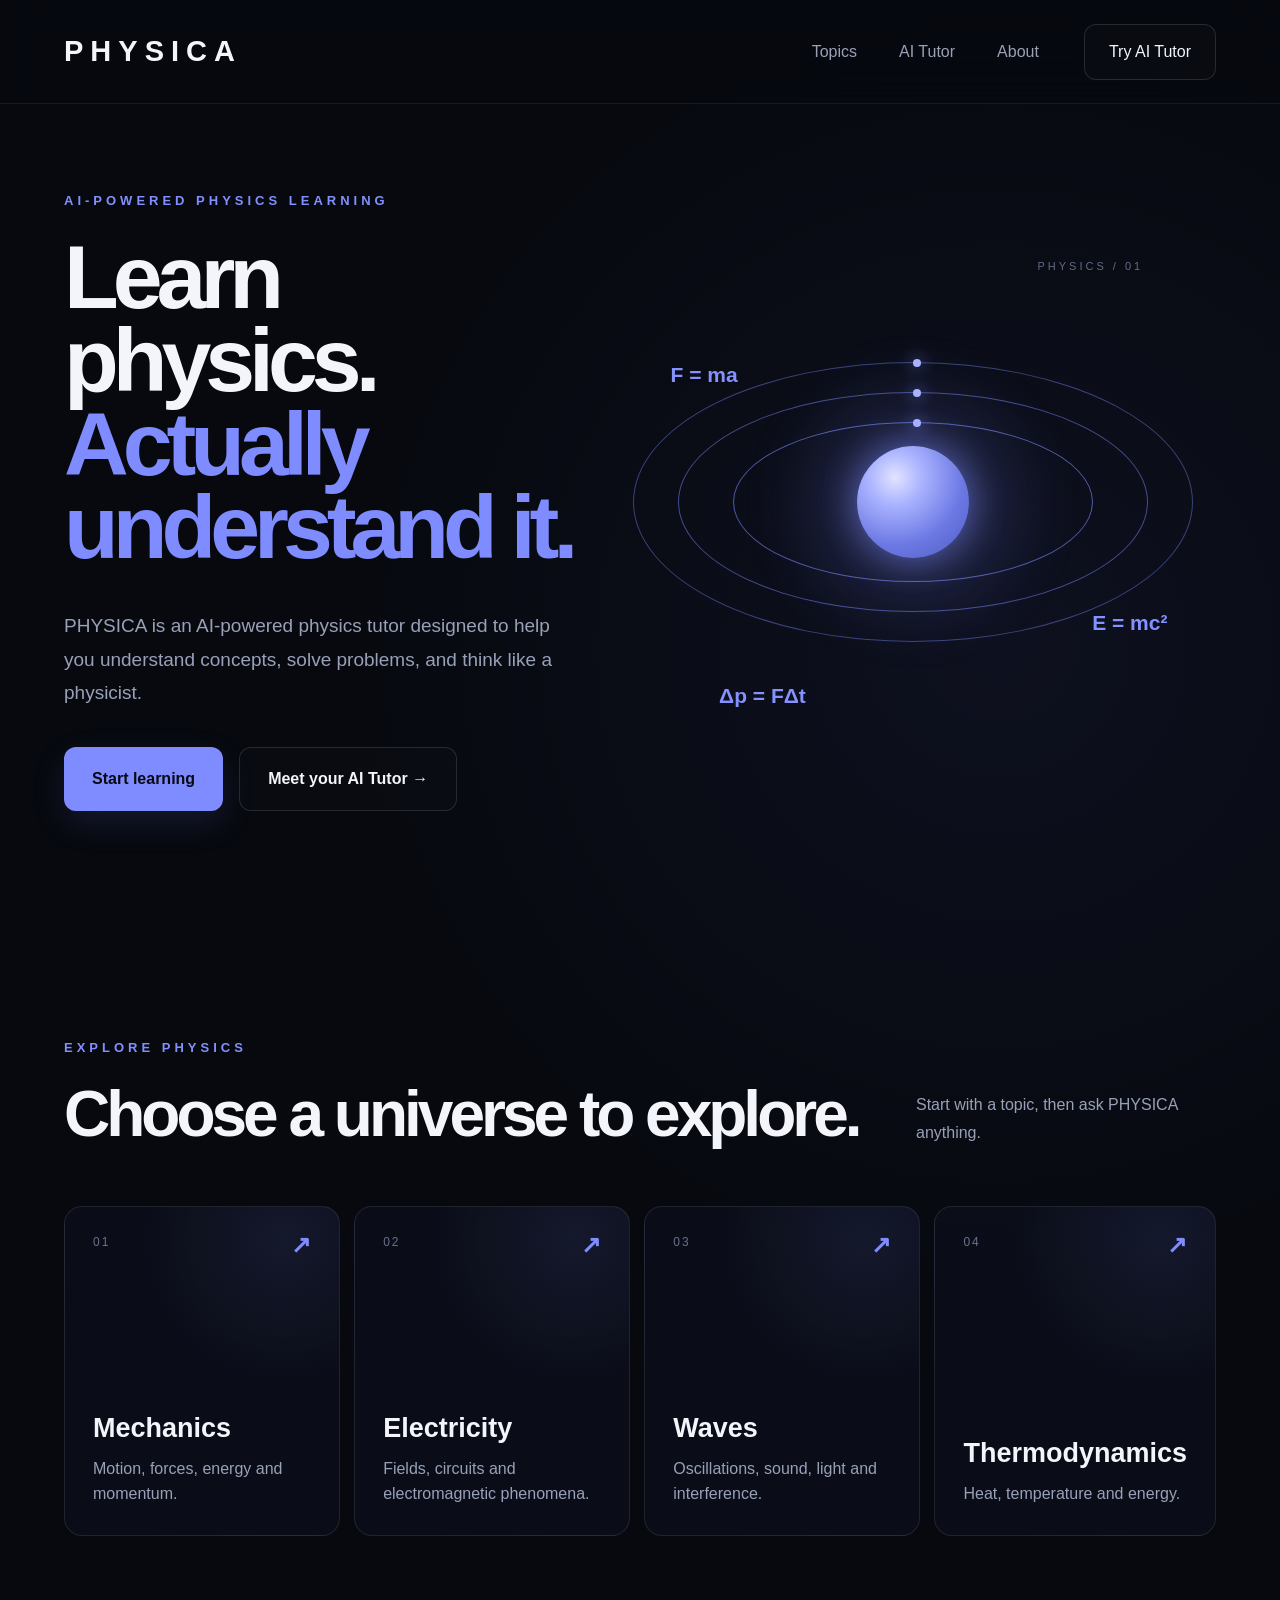
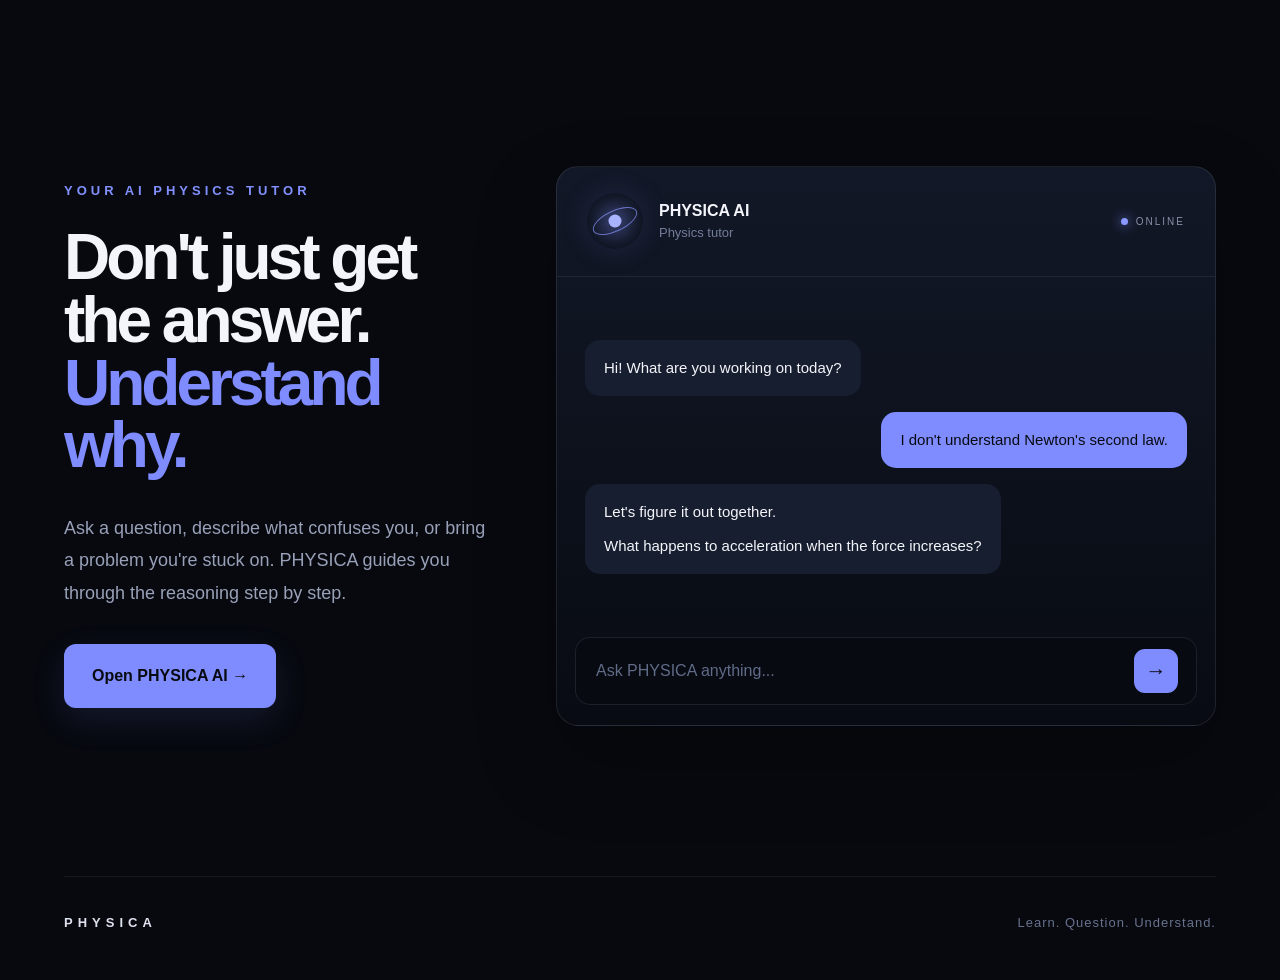
==== commit 1ce53d94: "Add files via upload" ====
--- a/index.html
+++ b/index.html
@@ -1,301 +1,20 @@
 <!DOCTYPE html>
 <html lang="en">
-
 <head>
-  <meta charset="UTF-8">
-  <meta name="viewport" content="width=device-width, initial-scale=1.0">
-
-  <title>PHYSICA — AI Physics Tutor</title>
-
-  <link rel="stylesheet" href="style.css">
+<meta charset="UTF-8"><meta name="viewport" content="width=device-width, initial-scale=1.0">
+<title>PHYSICA — AI Physics Tutor</title><link rel="stylesheet" href="style.css">
 </head>
-
 <body>
-
-  <header class="navbar">
-
-    <a href="index.html" class="logo">
-      PHYSICA
-    </a>
-
-    <nav>
-      <a href="#topics">Topics</a>
-      <a href="tutor.html">AI Tutor</a>
-      <a href="#about">About</a>
-    </nav>
-
-    <a href="tutor.html" class="nav-button">
-      Try AI Tutor
-    </a>
-
-  </header>
-
-
-  <main>
-
-    <section class="hero">
-
-      <div class="hero-content">
-
-        <p class="eyebrow">
-          AI-POWERED PHYSICS LEARNING
-        </p>
-
-        <h1>
-          Learn physics.
-          <span>Actually understand it.</span>
-        </h1>
-
-        <p class="hero-text">
-          PHYSICA is an AI-powered physics tutor designed to help you understand
-          concepts, solve problems, and think like a physicist.
-        </p>
-
-        <div class="hero-buttons">
-
-          <a href="#topics" class="primary-button">
-            Start learning
-          </a>
-
-          <a href="tutor.html" class="secondary-button">
-            Meet your AI Tutor →
-          </a>
-
-        </div>
-
-      </div>
-
-      <div class="hero-visual">
-
-        <div class="physics-card">
-
-          <div class="physics-label">
-            PHYSICS / 01
-          </div>
-
-          <div class="orbit orbit-one"></div>
-          <div class="orbit orbit-two"></div>
-          <div class="orbit orbit-three"></div>
-
-          <div class="planet"></div>
-
-          <div class="formula formula-one">
-            F = ma
-          </div>
-
-          <div class="formula formula-two">
-            E = mc²
-          </div>
-
-          <div class="formula formula-three">
-            Δp = FΔt
-          </div>
-
-        </div>
-
-      </div>
-
-    </section>
-
-    <section id="topics" class="topics">
-
-      <p class="eyebrow">
-        EXPLORE PHYSICS
-      </p>
-
-      <h2>
-        Choose a universe to explore.
-      </h2>
-
-
-      <div class="topic-grid">
-
-        <a
-          class="topic-card"
-          href="tutor.html?topic=Mechanics"
-        >
-          <span>01</span>
-
-          <h3>
-            Mechanics
-          </h3>
-
-          <p>
-            Motion, forces, energy and momentum.
-          </p>
-
-        </a>
-
-
-        <a
-          class="topic-card"
-          href="tutor.html?topic=Electricity"
-        >
-          <span>02</span>
-
-          <h3>
-            Electricity
-          </h3>
-
-          <p>
-            Fields, circuits and electromagnetic phenomena.
-          </p>
-
-        </a>
-
-
-        <a
-          class="topic-card"
-          href="tutor.html?topic=Waves"
-        >
-          <span>03</span>
-
-          <h3>
-            Waves
-          </h3>
-
-          <p>
-            Oscillations, sound, light and interference.
-          </p>
-
-        </a>
-
-
-        <a
-          class="topic-card"
-          href="tutor.html?topic=Thermodynamics"
-        >
-          <span>04</span>
-
-          <h3>
-            Thermodynamics
-          </h3>
-
-          <p>
-            Heat, temperature and the laws of energy.
-          </p>
-
-        </a>
-
-      </div>
-
-
-      <div class="topic-note">
-
-        <p>
-          Select a topic to begin exploring with PHYSICA.
-        </p>
-
-      </div>
-
-    </section>
-
-    <section id="tutor" class="tutor">
-
-      <div class="tutor-intro">
-
-        <p class="eyebrow">
-          YOUR AI PHYSICS TUTOR
-        </p>
-
-        <h2>
-          Don't just get the answer.
-          <span>Understand why.</span>
-        </h2>
-
-        <p>
-          Ask a question, describe what confuses you,
-          or bring a problem you're stuck on.
-          Your AI tutor will guide you step by step.
-        </p>
-
-        <a
-          href="tutor.html"
-          class="primary-button tutor-button"
-        >
-          Open PHYSICA AI →
-        </a>
-
-      </div>
-
-
-      <div class="chat-preview">
-
-        <div class="chat-header">
-
-          <div class="preview-avatar">
-            <span></span>
-          </div>
-
-          <div class="chat-header-info">
-
-            <strong>
-              PHYSICA AI
-            </strong>
-
-            <small>
-              Physics tutor
-            </small>
-
-          </div>
-
-          <div class="preview-online">
-            <span></span>
-            ONLINE
-          </div>
-
-        </div>
-
-
-        <div class="messages">
-
-          <div class="message ai">
-            Hi! What are you working on today?
-          </div>
-
-
-          <div class="message user">
-            I don't understand Newton's second law.
-          </div>
-
-
-          <div class="message ai">
-            Let's figure it out together. What do you think happens
-            to an object's acceleration when the force acting on it increases?
-          </div>
-
-        </div>
-
-
-        <div class="chat-preview-input">
-
-          <span>
-            Ask PHYSICA anything...
-          </span>
-
-          <span class="preview-arrow">
-            →
-          </span>
-
-        </div>
-
-      </div>
-
-    </section>
-
-  </main>
-
-  <footer id="about">
-
-    <p>
-      PHYSICA — Learn. Question. Understand.
-    </p>
-
-  </footer>
-
-
-  <script src="script.js"></script>
-
-</body>
-
-</html>
+<header class="navbar"><a href="index.html" class="logo">PHYSICA</a><nav><a href="#topics">Topics</a><a href="tutor.html">AI Tutor</a><a href="#about">About</a></nav><a href="tutor.html" class="nav-button">Try AI Tutor</a></header>
+<main>
+<section class="hero"><div class="hero-content"><p class="eyebrow">AI-POWERED PHYSICS LEARNING</p><h1>Learn physics.<span>Actually understand it.</span></h1><p class="hero-text">PHYSICA is an AI-powered physics tutor designed to help you understand concepts, solve problems, and think like a physicist.</p><div class="hero-buttons"><a href="#topics" class="primary-button">Start learning</a><a href="tutor.html" class="secondary-button">Meet your AI Tutor →</a></div></div><div class="hero-visual"><div class="physics-card" id="physics-card"><div class="physics-glow"></div><div class="orbit orbit-large"><i></i></div><div class="orbit orbit-medium"><i></i></div><div class="orbit orbit-small"><i></i></div><div class="planet"></div><div class="formula formula-one">F = ma</div><div class="formula formula-two">E = mc²</div><div class="formula formula-three">Δp = FΔt</div><div class="physics-label">PHYSICS / 01</div></div></div></section>
+<section id="topics" class="topics"><div class="section-heading"><div><p class="eyebrow">EXPLORE PHYSICS</p><h2>Choose a universe to explore.</h2></div><p class="section-description">Start with a topic, then ask PHYSICA anything.</p></div><div class="topic-grid">
+<a class="topic-card" href="tutor.html?topic=Mechanics"><span>01</span><b>↗</b><h3>Mechanics</h3><p>Motion, forces, energy and momentum.</p></a>
+<a class="topic-card" href="tutor.html?topic=Electricity"><span>02</span><b>↗</b><h3>Electricity</h3><p>Fields, circuits and electromagnetic phenomena.</p></a>
+<a class="topic-card" href="tutor.html?topic=Waves"><span>03</span><b>↗</b><h3>Waves</h3><p>Oscillations, sound, light and interference.</p></a>
+<a class="topic-card" href="tutor.html?topic=Thermodynamics"><span>04</span><b>↗</b><h3>Thermodynamics</h3><p>Heat, temperature and energy.</p></a>
+</div></section>
+<section id="tutor" class="tutor-preview"><div class="tutor-intro"><p class="eyebrow">YOUR AI PHYSICS TUTOR</p><h2>Don't just get the answer.<span>Understand why.</span></h2><p>Ask a question, describe what confuses you, or bring a problem you're stuck on. PHYSICA guides you through the reasoning step by step.</p><a href="tutor.html" class="primary-button">Open PHYSICA AI →</a></div><div class="chat-preview"><div class="chat-header"><div class="mini-avatar"><i></i><em></em></div><div><strong>PHYSICA AI</strong><small>Physics tutor</small></div><div class="online"><span></span>ONLINE</div></div><div class="preview-messages"><div class="message ai"><p>Hi! What are you working on today?</p></div><div class="message user"><p>I don't understand Newton's second law.</p></div><div class="message ai"><p>Let's figure it out together.</p><p>What happens to acceleration when the force increases?</p></div></div><div class="preview-input"><span>Ask PHYSICA anything...</span><b>→</b></div></div></section>
+</main>
+<footer id="about"><strong>PHYSICA</strong><p>Learn. Question. Understand.</p></footer><script src="script.js"></script>
+</body></html>
--- a/style.css
+++ b/style.css
@@ -1,2112 +1,7 @@
-/* =========================================================
-   PHYSICA
-   GLOBAL STYLES
-========================================================= */
-
-* {
-    box-sizing: border-box;
-}
-
-html {
-    scroll-behavior: smooth;
-}
-
-body {
-    margin: 0;
-    background: #07090f;
-    color: #f3f4f8;
-    font-family: Arial, Helvetica, sans-serif;
-    overflow-x: hidden;
-}
-
-a {
-    color: inherit;
-    text-decoration: none;
-}
-
-button,
-input {
-    font: inherit;
-}
-
-
-/* =========================================================
-   NAVBAR — SHARED BY LANDING + TUTOR
-========================================================= */
-
-.navbar {
-    height: 104px;
-    padding: 0 5%;
-
-    display: flex;
-    align-items: center;
-    justify-content: space-between;
-
-    position: sticky;
-    top: 0;
-    z-index: 1000;
-
-    background: rgba(7, 9, 15, 0.68);
-
-    backdrop-filter: blur(20px);
-    -webkit-backdrop-filter: blur(20px);
-
-    border-bottom: 1px solid rgba(255, 255, 255, 0.07);
-
-    transition:
-        background 0.3s ease,
-        border-color 0.3s ease,
-        box-shadow 0.3s ease;
-}
-
-.navbar::after {
-    content: "";
-
-    position: absolute;
-    left: 0;
-    right: 0;
-    bottom: -1px;
-
-    height: 1px;
-
-    background:
-        linear-gradient(
-            90deg,
-            transparent,
-            rgba(127, 140, 255, 0.20),
-            transparent
-        );
-
-    pointer-events: none;
-}
-
-.logo {
-    font-size: 29px;
-    font-weight: 800;
-    letter-spacing: 7px;
-    color: #f4f5fb;
-}
-
-.navbar nav {
-    display: flex;
-    gap: 42px;
-
-    margin-left: auto;
-    margin-right: 45px;
-}
-
-.navbar nav a {
-    color: #9ba1b5;
-    font-size: 16px;
-
-    transition: color 0.25s ease;
-}
-
-.navbar nav a:hover {
-    color: #f3f4f9;
-}
-
-.nav-button {
-    display: inline-flex;
-    align-items: center;
-    justify-content: center;
-
-    min-width: 130px;
-    height: 56px;
-
-    padding: 0 24px;
-
-    border: 1px solid rgba(255, 255, 255, 0.12);
-    border-radius: 12px;
-
-    color: #f1f2f8;
-    background: rgba(255, 255, 255, 0.015);
-
-    transition:
-        all 0.25s ease;
-}
-
-.nav-button:hover {
-    background: rgba(127, 140, 255, 0.08);
-    border-color: rgba(127, 140, 255, 0.35);
-
-    transform: translateY(-2px);
-}
-
-
-/* =========================================================
-   SHARED BUTTONS
-========================================================= */
-
-.primary-button,
-.secondary-button {
-    display: inline-flex;
-    align-items: center;
-    justify-content: center;
-
-    min-height: 64px;
-    padding: 0 28px;
-
-    border-radius: 12px;
-
-    font-size: 16px;
-    font-weight: 600;
-
-    transition:
-        transform 0.25s ease,
-        background 0.25s ease,
-        border-color 0.25s ease,
-        box-shadow 0.25s ease;
-}
-
-.primary-button {
-    color: #080a11;
-    background: #7f8cff;
-
-    box-shadow:
-        0 10px 30px rgba(127, 140, 255, 0.10);
-}
-
-.primary-button:hover {
-    transform: translateY(-3px);
-
-    background: #8c99ff;
-
-    box-shadow:
-        0 15px 35px rgba(127, 140, 255, 0.18);
-}
-
-.secondary-button {
-    color: #eef0f7;
-
-    border: 1px solid rgba(255, 255, 255, 0.12);
-
-    background: rgba(255, 255, 255, 0.01);
-}
-
-.secondary-button:hover {
-    transform: translateY(-3px);
-
-    border-color: rgba(127, 140, 255, 0.35);
-
-    background: rgba(127, 140, 255, 0.05);
-}
-
-
-/* =========================================================
-   LANDING — HERO
-========================================================= */
-
-.hero {
-    width: min(1500px, 90%);
-    min-height: calc(100vh - 104px);
-
-    margin: 0 auto;
-
-    display: grid;
-
-    grid-template-columns: 0.92fr 1.08fr;
-
-    align-items: center;
-
-    gap: 30px;
-
-    position: relative;
-}
-
-.hero-content {
-    position: relative;
-    z-index: 2;
-}
-
-.eyebrow {
-    margin: 0 0 28px;
-
-    color: #8290ff;
-
-    font-size: 13px;
-    font-weight: 700;
-
-    letter-spacing: 4px;
-
-    text-transform: uppercase;
-}
-
-.hero h1 {
-    max-width: 760px;
-
-    margin: 0;
-
-    font-size: clamp(70px, 7vw, 112px);
-
-    line-height: 0.93;
-
-    letter-spacing: -6px;
-
-    font-weight: 800;
-}
-
-.hero h1 span {
-    display: block;
-
-    color: #7f8cff;
-}
-
-.hero-text {
-    max-width: 650px;
-
-    margin: 40px 0 38px;
-
-    color: #99a1b8;
-
-    font-size: 19px;
-
-    line-height: 1.75;
-}
-
-.hero-buttons {
-    display: flex;
-    align-items: center;
-    gap: 16px;
-}
-
-
-/* =========================================================
-   HERO PHYSICS VISUAL
-========================================================= */
-
-.hero-visual {
-    min-height: 650px;
-
-    display: flex;
-    align-items: center;
-    justify-content: center;
-
-    position: relative;
-}
-
-.physics-card {
-    width: min(620px, 100%);
-    aspect-ratio: 1 / 1;
-
-    position: relative;
-
-    display: flex;
-    align-items: center;
-    justify-content: center;
-}
-
-
-/* central glow */
-
-.physics-card::before {
-    content: "";
-
-    position: absolute;
-
-    width: 270px;
-    height: 270px;
-
-    border-radius: 50%;
-
-    background:
-        radial-gradient(
-            circle,
-            rgba(127, 140, 255, 0.22),
-            rgba(127, 140, 255, 0.05) 45%,
-            transparent 70%
-        );
-
-    filter: blur(10px);
-
-    animation:
-        centralGlow 4s ease-in-out infinite;
-}
-
-
-/* planet */
-
-.planet {
-    width: 90px;
-    height: 90px;
-
-    position: absolute;
-
-    border-radius: 50%;
-
-    background:
-        radial-gradient(
-            circle at 35% 30%,
-            #d7dcff 0%,
-            #9aa5ff 28%,
-            #6573dc 65%,
-            #4e5cc5 100%
-        );
-
-    box-shadow:
-        0 0 35px rgba(127, 140, 255, 0.45),
-        0 0 90px rgba(127, 140, 255, 0.16);
-
-    z-index: 3;
-
-    animation:
-        planetFloat 5s ease-in-out infinite;
-}
-
-
-/* orbit rings */
-
-.orbit {
-    position: absolute;
-
-    left: 50%;
-    top: 50%;
-
-    width: 410px;
-    height: 180px;
-
-    border: 1px solid rgba(103, 119, 210, 0.32);
-
-    border-radius: 50%;
-
-    transform:
-        translate(-50%, -50%);
-
-    transform-style: preserve-3d;
-}
-
-.orbit-one {
-    animation:
-        orbitOne 12s linear infinite;
-}
-
-.orbit-two {
-    width: 470px;
-    height: 230px;
-
-    animation:
-        orbitTwo 16s linear infinite;
-}
-
-.orbit-three {
-    width: 520px;
-    height: 290px;
-
-    animation:
-        orbitThree 20s linear infinite;
-}
-
-
-/* moving particles */
-
-.physics-card::after {
-    content: "";
-
-    position: absolute;
-
-    width: 8px;
-    height: 8px;
-
-    top: 24%;
-    left: 35%;
-
-    border-radius: 50%;
-
-    background: #a4adff;
-
-    box-shadow:
-        0 0 14px #8290ff;
-
-    animation:
-        particleMove 6s linear infinite;
-}
-
-
-/* formulas */
-
-.formula {
-    position: absolute;
-
-    z-index: 5;
-
-    color: #8491ff;
-
-    font-size: 21px;
-
-    font-weight: 600;
-
-    text-shadow:
-        0 0 20px rgba(127, 140, 255, 0.18);
-}
-
-.formula:first-of-type {
-    top: 27%;
-    left: 12%;
-}
-
-.formula-two {
-    right: 8%;
-    bottom: 28%;
-}
-
-.formula-three {
-    left: 18%;
-    bottom: 17%;
-}
-
-
-/* physics label */
-
-.physics-card .physics-label {
-    position: absolute;
-
-    top: 10%;
-    right: 12%;
-
-    color: #626b84;
-
-    font-size: 11px;
-
-    letter-spacing: 3px;
-}
-
-
-/* =========================================================
-   HERO ANIMATIONS
-========================================================= */
-
-@keyframes orbitOne {
-    from {
-        transform:
-            translate(-50%, -50%)
-            rotate(0deg);
-    }
-
-    to {
-        transform:
-            translate(-50%, -50%)
-            rotate(360deg);
-    }
-}
-
-@keyframes orbitTwo {
-    from {
-        transform:
-            translate(-50%, -50%)
-            rotate(60deg);
-    }
-
-    to {
-        transform:
-            translate(-50%, -50%)
-            rotate(420deg);
-    }
-}
-
-@keyframes orbitThree {
-    from {
-        transform:
-            translate(-50%, -50%)
-            rotate(-35deg);
-    }
-
-    to {
-        transform:
-            translate(-50%, -50%)
-            rotate(325deg);
-    }
-}
-
-@keyframes particleMove {
-    0% {
-        transform:
-            translate(0, 0)
-            scale(1);
-        opacity: 0.6;
-    }
-
-    25% {
-        transform:
-            translate(130px, 70px)
-            scale(1.2);
-        opacity: 1;
-    }
-
-    50% {
-        transform:
-            translate(240px, -35px)
-            scale(0.8);
-        opacity: 0.7;
-    }
-
-    75% {
-        transform:
-            translate(70px, -130px)
-            scale(1.15);
-        opacity: 1;
-    }
-
-    100% {
-        transform:
-            translate(0, 0)
-            scale(1);
-        opacity: 0.6;
-    }
-}
-
-@keyframes planetFloat {
-    0%,
-    100% {
-        transform: translateY(0);
-    }
-
-    50% {
-        transform: translateY(-10px);
-    }
-}
-
-@keyframes centralGlow {
-    0%,
-    100% {
-        opacity: 0.65;
-        transform: scale(1);
-    }
-
-    50% {
-        opacity: 1;
-        transform: scale(1.08);
-    }
-}
-
-
-/* =========================================================
-   TOPICS
-========================================================= */
-
-.topics {
-    width: min(1400px, 90%);
-
-    margin: 0 auto;
-
-    padding: 130px 0;
-}
-
-.topics h2 {
-    max-width: 850px;
-
-    margin: 0 0 60px;
-
-    font-size: clamp(48px, 5vw, 76px);
-
-    line-height: 1;
-
-    letter-spacing: -4px;
-}
-
-.topic-grid {
-    display: grid;
-
-    grid-template-columns:
-        repeat(4, 1fr);
-
-    gap: 16px;
-}
-
-.topic-card {
-    min-height: 300px;
-
-    padding: 28px;
-
-    display: flex;
-
-    flex-direction: column;
-
-    justify-content: space-between;
-
-    position: relative;
-
-    overflow: hidden;
-
-    border:
-        1px solid
-        rgba(255,255,255,.09);
-
-    border-radius: 18px;
-
-    background:
-        linear-gradient(
-            145deg,
-            rgba(17,22,36,.82),
-            rgba(8,11,19,.90)
-        );
-
-    transition:
-        transform .35s ease,
-        border-color .35s ease,
-        background .35s ease;
-}
-
-.topic-card::before {
-    content: "";
-
-    position: absolute;
-
-    width: 180px;
-    height: 180px;
-
-    top: -90px;
-    right: -90px;
-
-    border-radius: 50%;
-
-    background:
-        rgba(127,140,255,.08);
-
-    filter: blur(10px);
-
-    transition:
-        transform .5s ease;
-}
-
-.topic-card:hover {
-    transform:
-        translateY(-8px);
-
-    border-color:
-        rgba(127,140,255,.30);
-
-    background:
-        linear-gradient(
-            145deg,
-            rgba(21,27,45,.95),
-            rgba(8,11,19,.96)
-        );
-}
-
-.topic-card:hover::before {
-    transform:
-        scale(2);
-}
-
-.topic-card > span {
-    color: #68728f;
-
-    font-size: 12px;
-
-    letter-spacing: 3px;
-}
-
-.topic-card h3 {
-    margin: auto 0 12px;
-
-    font-size: 27px;
-
-    color: #f2f3f8;
-}
-
-.topic-card p {
-    margin: 0;
-
-    color: #8089a2;
-
-    line-height: 1.6;
-}
-
-.topic-note {
-    margin-top: 30px;
-
-    color: #4e5872;
-
-    font-size: 14px;
-}
-
-
-/* =========================================================
-   LANDING AI PREVIEW
-========================================================= */
-
-.tutor {
-    width: min(1400px, 90%);
-
-    margin: 0 auto;
-
-    padding:
-        140px 0;
-
-    display: grid;
-
-    grid-template-columns:
-        .82fr 1.18fr;
-
-    align-items: center;
-
-    gap: 80px;
-}
-
-.tutor-intro .eyebrow {
-    margin-bottom: 28px;
-}
-
-.tutor-intro h2 {
-    margin: 0;
-
-    max-width: 720px;
-
-    font-size:
-        clamp(52px, 5vw, 78px);
-
-    line-height: .98;
-
-    letter-spacing: -4px;
-}
-
-.tutor-intro h2 span {
-    display: block;
-
-    color: #7f8cff;
-}
-
-.tutor-intro > p:not(.eyebrow) {
-    max-width: 570px;
-
-    margin:
-        32px 0;
-
-    color: #98a0b8;
-
-    font-size: 18px;
-
-    line-height: 1.75;
-}
-
-.tutor-button {
-    min-height: 58px;
-}
-
-
-/* =========================================================
-   DECORATIVE CHAT PREVIEW
-========================================================= */
-
-.chat-preview {
-    min-height: 560px;
-
-    overflow: hidden;
-
-    border:
-        1px solid
-        rgba(255,255,255,.10);
-
-    border-radius: 22px;
-
-    background:
-        linear-gradient(
-            145deg,
-            rgba(17,22,36,.94),
-            rgba(8,11,20,.97)
-        );
-
-    box-shadow:
-        0 30px 80px
-        rgba(0,0,0,.28);
-}
-
-.chat-header {
-    min-height: 120px;
-
-    padding:
-        0 34px;
-
-    display: flex;
-
-    align-items: center;
-
-    gap: 18px;
-
-    border-bottom:
-        1px solid
-        rgba(255,255,255,.07);
-
-    background:
-        rgba(14,18,30,.58);
-
-    backdrop-filter:
-        blur(14px);
-}
-
-.chat-header::before {
-    content: "";
-
-    width: 56px;
-    height: 56px;
-
-    border-radius: 50%;
-
-    background:
-        radial-gradient(
-            circle,
-            #9aa5ff 0 13%,
-            transparent 14%
-        ),
-        radial-gradient(
-            ellipse,
-            transparent 0 37%,
-            rgba(127,140,255,.65) 38% 40%,
-            transparent 41%
-        );
-
-    box-shadow:
-        0 0 35px
-        rgba(127,140,255,.18);
-
-    animation:
-        previewAvatar 5s linear infinite;
-}
-
-.chat-header strong {
-    display: block;
-
-    margin-bottom: 7px;
-
-    font-size: 18px;
-}
-
-.chat-header small {
-    color: #6e7894;
-
-    font-size: 14px;
-}
-
-.status {
-    display: none;
-}
-
-.messages {
-    height: 360px;
-
-    padding:
-        28px;
-
-    display: flex;
-
-    flex-direction: column;
-
-    gap: 18px;
-
-    overflow: hidden;
-}
-
-.message {
-    max-width: 82%;
-
-    padding:
-        17px 21px;
-
-    line-height: 1.65;
-
-    font-size: 15px;
-
-    border-radius: 17px;
-}
-
-.message.ai {
-    align-self: flex-start;
-
-    background:
-        #191f2e;
-
-    color: #e9ebf3;
-
-    border-top-left-radius: 6px;
-}
-
-.message.user {
-    align-self: flex-end;
-
-    background:
-        #7f8cff;
-
-    color: #080a11;
-
-    border-top-right-radius: 6px;
-}
-
-.chat-preview-input {
-    margin:
-        0 18px 18px;
-
-    min-height: 70px;
-
-    padding:
-        0 22px;
-
-    display: flex;
-
-    align-items: center;
-
-    justify-content: space-between;
-
-    border:
-        1px solid
-        rgba(255,255,255,.10);
-
-    border-radius: 15px;
-
-    color: #606b88;
-
-    background:
-        rgba(8,11,19,.72);
-}
-
-.preview-arrow {
-    width: 46px;
-    height: 46px;
-
-    display: flex;
-
-    align-items: center;
-    justify-content: center;
-
-    border-radius: 11px;
-
-    color: #080a11;
-
-    background: #7f8cff;
-
-    font-size: 21px;
-}
-
-@keyframes previewAvatar {
-    from {
-        transform: rotate(0deg);
-    }
-
-    to {
-        transform: rotate(360deg);
-    }
-}
-
-
-/* =========================================================
-   TUTOR PAGE
-========================================================= */
-
-.tutor-page {
-    min-height: 100vh;
-}
-
-.real-tutor {
-    width: min(1380px, 92%);
-
-    min-height:
-        calc(100vh - 104px);
-
-    margin: 0 auto;
-
-    padding:
-        70px 0 80px;
-
-    display: grid;
-
-    grid-template-columns:
-        .78fr 1.22fr;
-
-    align-items: center;
-
-    gap: 70px;
-}
-
-.real-tutor-intro {
-    padding-left: 10px;
-}
-
-.real-tutor-intro h1 {
-    max-width: 600px;
-
-    margin: 0;
-
-    font-size:
-        clamp(58px, 5.2vw, 82px);
-
-    line-height: .98;
-
-    letter-spacing: -4px;
-
-    font-weight: 800;
-}
-
-.real-tutor-intro h1 span {
-    display: block;
-
-    color: #7f8cff;
-}
-
-.tutor-description {
-    max-width: 540px;
-
-    margin:
-        34px 0 30px;
-
-    color: #98a0b8;
-
-    font-size: 19px;
-
-    line-height: 1.75;
-}
-
-.topic-indicator {
-    display: inline-flex;
-
-    align-items: center;
-
-    gap: 10px;
-
-    padding:
-        12px 18px;
-
-    border:
-        1px solid
-        rgba(127,140,255,.28);
-
-    border-radius:
-        999px;
-
-    color:
-        #a8b1ff;
-
-    background:
-        rgba(127,140,255,.035);
-
-    font-size: 15px;
-}
-
-.topic-dot {
-    width: 10px;
-    height: 10px;
-
-    border-radius: 50%;
-
-    background: #8290ff;
-
-    box-shadow:
-        0 0 15px
-        rgba(127,140,255,.8);
-
-    animation:
-        pulse 2s infinite;
-}
-
-
-/* =========================================================
-   REAL CHAT
-========================================================= */
-
-.real-chat {
-    width: 100%;
-
-    height:
-        min(720px, 76vh);
-
-    min-height: 570px;
-
-    display:
-        flex;
-
-    flex-direction:
-        column;
-
-    overflow:
-        hidden;
-
-    border:
-        1px solid
-        rgba(255,255,255,.10);
-
-    border-radius:
-        22px;
-
-    background:
-        linear-gradient(
-            145deg,
-            rgba(17,22,36,.92),
-            rgba(8,11,20,.96)
-        );
-
-    box-shadow:
-        0 30px 90px
-        rgba(0,0,0,.30);
-
-    animation:
-        chatAppear .7s ease both;
-}
-
-
-/* =========================================================
-   REAL CHAT HEADER
-========================================================= */
-
-.real-chat-header {
-    min-height: 122px;
-
-    padding:
-        0 34px;
-
-    display:
-        flex;
-
-    align-items:
-        center;
-
-    justify-content:
-        space-between;
-
-    border-bottom:
-        1px solid
-        rgba(255,255,255,.07);
-
-    background:
-        rgba(14,18,30,.60);
-
-    backdrop-filter:
-        blur(14px);
-
-    -webkit-backdrop-filter:
-        blur(14px);
-
-    flex-shrink: 0;
-}
-
-.ai-identity {
-    display:
-        flex;
-
-    align-items:
-        center;
-
-    gap: 18px;
-}
-
-
-/* =========================================================
-   AI AVATAR
-========================================================= */
-
-.ai-avatar {
-    position: relative;
-
-    width: 58px;
-    height: 58px;
-
-    border-radius: 50%;
-
-    background:
-        radial-gradient(
-            circle,
-            rgba(127,140,255,.22),
-            rgba(127,140,255,.03) 65%,
-            transparent 70%
-        );
-
-    box-shadow:
-        0 0 35px
-        rgba(127,140,255,.22);
-}
-
-.avatar-core {
-    position: absolute;
-
-    width: 17px;
-    height: 17px;
-
-    left: 50%;
-    top: 50%;
-
-    transform:
-        translate(-50%, -50%);
-
-    border-radius: 50%;
-
-    background: #9aa5ff;
-
-    box-shadow:
-        0 0 18px
-        rgba(127,140,255,.9);
-}
-
-.avatar-orbit {
-    position: absolute;
-
-    left: 50%;
-    top: 50%;
-
-    width: 50px;
-    height: 22px;
-
-    border:
-        1px solid
-        rgba(137,149,255,.55);
-
-    border-radius: 50%;
-
-    transform:
-        translate(-50%, -50%);
-}
-
-.orbit-a {
-    animation:
-        avatarOrbitA 4s linear infinite;
-}
-
-.orbit-b {
-    transform:
-        translate(-50%, -50%)
-        rotate(60deg);
-
-    animation:
-        avatarOrbitB 5s linear infinite;
-}
-
-.ai-name {
-    display:
-        flex;
-
-    flex-direction:
-        column;
-
-    gap: 7px;
-}
-
-.ai-name strong {
-    font-size: 18px;
-
-    color: #f3f4fa;
-}
-
-.ai-name small {
-    font-size: 14px;
-
-    color: #737d99;
-}
-
-.online-status {
-    display:
-        flex;
-
-    align-items:
-        center;
-
-    gap: 8px;
-
-    color: #7883a0;
-
-    font-size: 10px;
-
-    letter-spacing: 3px;
-}
-
-.online-status span {
-    width: 7px;
-    height: 7px;
-
-    border-radius: 50%;
-
-    background: #8391ff;
-
-    box-shadow:
-        0 0 12px
-        rgba(127,140,255,.9);
-
-    animation:
-        pulse 2s infinite;
-}
-
-
-/* =========================================================
-   REAL MESSAGE AREA
-========================================================= */
-
-.real-messages {
-    flex: 1;
-
-    padding: 30px;
-
-    display:
-        flex;
-
-    flex-direction:
-        column;
-
-    gap: 20px;
-
-    overflow-y:
-        auto;
-
-    overflow-x:
-        hidden;
-
-    scrollbar-width:
-        thin;
-
-    scrollbar-color:
-        #303750 transparent;
-}
-
-.real-messages::-webkit-scrollbar {
-    width: 7px;
-}
-
-.real-messages::-webkit-scrollbar-track {
-    background: transparent;
-}
-
-.real-messages::-webkit-scrollbar-thumb {
-    background: #303750;
-
-    border-radius: 20px;
-}
-
-
-/* =========================================================
-   REAL MESSAGES
-========================================================= */
-
-.real-messages .message {
-    max-width:
-        min(82%, 760px);
-
-    padding:
-        18px 22px;
-
-    line-height:
-        1.72;
-
-    font-size:
-        16px;
-
-    animation:
-        messageIn .3s ease both;
-}
-
-.real-messages .message p {
-    margin:
-        0 0 13px;
-}
-
-.real-messages .message p:last-child {
-    margin-bottom:
-        0;
-}
-
-.real-messages .message.ai {
-    align-self:
-        flex-start;
-
-    color:
-        #eef0f8;
-
-    background:
-        #191f2e;
-
-    border-radius:
-        6px 18px 18px 18px;
-}
-
-.real-messages .message.user {
-    align-self:
-        flex-end;
-
-    color:
-        #080a11;
-
-    background:
-        #7f8cff;
-
-    border-radius:
-        18px 6px 18px 18px;
-}
-
-
-/* =========================================================
-   AI FORMATTING
-========================================================= */
-
-.message.ai h2,
-.message.ai h3,
-.message.ai h4 {
-    color:
-        #aeb8ff;
-
-    letter-spacing:
-        2px;
-
-    margin:
-        18px 0 10px;
-}
-
-.message.ai h2:first-child,
-.message.ai h3:first-child,
-.message.ai h4:first-child {
-    margin-top:
-        0;
-}
-
-.message.ai ul,
-.message.ai ol {
-    margin:
-        12px 0;
-
-    padding-left:
-        27px;
-}
-
-.message.ai li {
-    margin:
-        9px 0;
-
-    padding-left:
-        4px;
-}
-
-.message.ai code {
-    padding:
-        3px 7px;
-
-    border-radius:
-        6px;
-
-    background:
-        rgba(127,140,255,.10);
-
-    color:
-        #aeb8ff;
-
-    font-family:
-        "SFMono-Regular",
-        Consolas,
-        monospace;
-}
-
-.response-space {
-    height:
-        4px;
-}
-
-
-/* =========================================================
-   MATH
-========================================================= */
-
-.math-block {
-    width:
-        100%;
-
-    margin:
-        18px 0;
-
-    padding:
-        18px;
-
-    display:
-        block;
-
-    box-sizing:
-        border-box;
-
-    border-radius:
-        12px;
-
-    background:
-        rgba(127,140,255,.055);
-
-    border:
-        1px solid
-        rgba(127,140,255,.11);
-
-    overflow-x:
-        auto;
-
-    text-align:
-        center;
-}
-
-.math-block mjx-container {
-    margin:
-        0 !important;
-
-    color:
-        #e8ebff;
-}
-
-.message.ai mjx-container {
-    max-width:
-        100%;
-}
-
-
-/* =========================================================
-   CHAT INPUT
-========================================================= */
-
-.real-chat-input {
-    margin:
-        0 16px;
-
-    min-height:
-        76px;
-
-    display:
-        flex;
-
-    align-items:
-        center;
-
-    border:
-        1px solid
-        rgba(255,255,255,.11);
-
-    border-radius:
-        16px;
-
-    background:
-        rgba(8,11,19,.72);
-
-    transition:
-        border-color .25s ease,
-        box-shadow .25s ease;
-
-    flex-shrink:
-        0;
-}
-
-.real-chat-input:focus-within {
-    border-color:
-        rgba(127,140,255,.42);
-
-    box-shadow:
-        0 0 30px
-        rgba(127,140,255,.07);
-}
-
-.real-chat-input input {
-    flex: 1;
-
-    height: 100%;
-
-    min-width: 0;
-
-    padding:
-        0 22px;
-
-    border:
-        none;
-
-    outline:
-        none;
-
-    background:
-        transparent;
-
-    color:
-        #f1f2f7;
-
-    font-size:
-        16px;
-}
-
-.real-chat-input input::placeholder {
-    color:
-        #66708d;
-}
-
-.real-chat-input button {
-    width:
-        56px;
-
-    height:
-        56px;
-
-    margin-right:
-        7px;
-
-    border:
-        none;
-
-    border-radius:
-        13px;
-
-    background:
-        #7f8cff;
-
-    color:
-        #080a11;
-
-    font-size:
-        25px;
-
-    cursor:
-        pointer;
-
-    transition:
-        transform .2s ease,
-        background .2s ease;
-}
-
-.real-chat-input button:hover {
-    transform:
-        translateX(2px);
-
-    background:
-        #91a0ff;
-}
-
-.real-chat-input button:disabled {
-    opacity:
-        .5;
-
-    cursor:
-        default;
-
-    transform:
-        none;
-}
-
-.chat-hint {
-    margin:
-        13px 20px 18px;
-
-    text-align:
-        center;
-
-    color:
-        #4e5874;
-
-    font-size:
-        12px;
-
-    flex-shrink:
-        0;
-}
-
-
-/* =========================================================
-   FOOTER
-========================================================= */
-
-footer {
-    padding:
-        35px 5%;
-
-    text-align:
-        center;
-
-    color:
-        #444c63;
-
-    font-size:
-        13px;
-
-    border-top:
-        1px solid
-        rgba(255,255,255,.05);
-}
-
-
-/* =========================================================
-   GENERAL ANIMATIONS
-========================================================= */
-
-@keyframes pulse {
-    0%,
-    100% {
-        opacity:
-            .65;
-
-        transform:
-            scale(1);
-    }
-
-    50% {
-        opacity:
-            1;
-
-        transform:
-            scale(1.15);
-    }
-}
-
-@keyframes messageIn {
-    from {
-        opacity:
-            0;
-
-        transform:
-            translateY(8px);
-    }
-
-    to {
-        opacity:
-            1;
-
-        transform:
-            translateY(0);
-    }
-}
-
-@keyframes chatAppear {
-    from {
-        opacity:
-            0;
-
-        transform:
-            translateY(20px)
-            scale(.985);
-    }
-
-    to {
-        opacity:
-            1;
-
-        transform:
-            translateY(0)
-            scale(1);
-    }
-}
-
-@keyframes avatarOrbitA {
-    from {
-        transform:
-            translate(-50%, -50%)
-            rotate(0deg);
-    }
-
-    to {
-        transform:
-            translate(-50%, -50%)
-            rotate(360deg);
-    }
-}
-
-@keyframes avatarOrbitB {
-    from {
-        transform:
-            translate(-50%, -50%)
-            rotate(60deg);
-    }
-
-    to {
-        transform:
-            translate(-50%, -50%)
-            rotate(420deg);
-    }
-}
-
-
-/* =========================================================
-   RESPONSIVE
-========================================================= */
-
-@media (max-width: 1100px) {
-
-    .hero {
-        grid-template-columns:
-            1fr;
-
-        padding:
-            80px 0;
-    }
-
-    .hero-content {
-        text-align:
-            center;
-    }
-
-    .hero h1 {
-        margin:
-            0 auto;
-    }
-
-    .hero-text {
-        margin-left:
-            auto;
-
-        margin-right:
-            auto;
-    }
-
-    .hero-buttons {
-        justify-content:
-            center;
-    }
-
-    .hero-visual {
-        min-height:
-            550px;
-    }
-
-    .topic-grid {
-        grid-template-columns:
-            repeat(2, 1fr);
-    }
-
-    .tutor {
-        grid-template-columns:
-            1fr;
-
-        gap:
-            60px;
-    }
-
-    .tutor-intro {
-        text-align:
-            center;
-    }
-
-    .tutor-intro > p:not(.eyebrow) {
-        margin-left:
-            auto;
-
-        margin-right:
-            auto;
-    }
-
-    .real-tutor {
-        grid-template-columns:
-            1fr;
-
-        width:
-            min(850px, 92%);
-
-        gap:
-            45px;
-
-        padding-top:
-            55px;
-    }
-
-    .real-tutor-intro {
-        text-align:
-            center;
-
-        padding:
-            0;
-    }
-
-    .real-tutor-intro h1 {
-        margin:
-            0 auto;
-    }
-
-    .tutor-description {
-        margin-left:
-            auto;
-
-        margin-right:
-            auto;
-    }
-
-    .real-chat {
-        height:
-            700px;
-    }
-}
-
-
-@media (max-width: 700px) {
-
-    .navbar {
-        height:
-            78px;
-
-        padding:
-            0 5%;
-    }
-
-    .logo {
-        font-size:
-            22px;
-
-        letter-spacing:
-            5px;
-    }
-
-    .navbar nav {
-        display:
-            none;
-    }
-
-    .nav-button {
-        min-width:
-            auto;
-
-        height:
-            44px;
-
-        padding:
-            0 16px;
-
-        font-size:
-            14px;
-    }
-
-    .hero {
-        width:
-            92%;
-
-        padding:
-            60px 0;
-    }
-
-    .hero h1 {
-        font-size:
-            58px;
-
-        letter-spacing:
-            -4px;
-    }
-
-    .hero-text {
-        font-size:
-            16px;
-    }
-
-    .hero-buttons {
-        flex-direction:
-            column;
-
-        align-items:
-            stretch;
-    }
-
-    .hero-visual {
-        min-height:
-            430px;
-    }
-
-    .physics-card {
-        transform:
-            scale(.72);
-    }
-
-    .topics {
-        width:
-            92%;
-
-        padding:
-            90px 0;
-    }
-
-    .topics h2 {
-        font-size:
-            50px;
-    }
-
-    .topic-grid {
-        grid-template-columns:
-            1fr;
-    }
-
-    .tutor {
-        width:
-            92%;
-
-        padding:
-            90px 0;
-    }
-
-    .tutor-intro h2 {
-        font-size:
-            50px;
-    }
-
-    .chat-preview {
-        min-height:
-            500px;
-    }
-
-    .messages {
-        height:
-            310px;
-    }
-
-    .real-tutor {
-        width:
-            94%;
-
-        padding:
-            40px 0 50px;
-    }
-
-    .real-tutor-intro h1 {
-        font-size:
-            52px;
-
-        letter-spacing:
-            -3px;
-    }
-
-    .tutor-description {
-        font-size:
-            16px;
-    }
-
-    .real-chat {
-        min-height:
-            560px;
-
-        height:
-            70vh;
-
-        border-radius:
-            17px;
-    }
-
-    .real-chat-header {
-        min-height:
-            90px;
-
-        padding:
-            0 20px;
-    }
-
-    .ai-avatar {
-        width:
-            48px;
-
-        height:
-            48px;
-    }
-
-    .online-status {
-        display:
-            none;
-    }
-
-    .real-messages {
-        padding:
-            20px;
-    }
-
-    .real-messages .message {
-        max-width:
-            90%;
-
-        font-size:
-            15px;
-    }
-
-    .real-chat-input {
-        min-height:
-            65px;
-
-        margin:
-            0 10px;
-    }
-
-    .real-chat-input button {
-        width:
-            48px;
-
-        height:
-            48px;
-    }
-}
+:root{--bg:#07090f;--panel:#0d111c;--panel2:#151c2d;--text:#f4f5fa;--muted:#98a1b8;--dim:#626b83;--a:#7f8cff;--line:rgba(255,255,255,.09)}*{box-sizing:border-box}html{scroll-behavior:smooth}body{margin:0;min-width:320px;overflow-x:hidden;background:radial-gradient(circle at 78% 25%,rgba(80,90,190,.09),transparent 30%),var(--bg);color:var(--text);font-family:Arial,Helvetica,sans-serif}a{color:inherit;text-decoration:none}button,input{font:inherit}.navbar{height:104px;padding:0 5%;position:sticky;top:0;z-index:1000;display:flex;align-items:center;justify-content:space-between;background:rgba(7,9,15,.68);backdrop-filter:blur(22px);border-bottom:1px solid rgba(255,255,255,.07);transition:.3s}.navbar.scrolled{background:rgba(7,9,15,.9);box-shadow:0 15px 40px rgba(0,0,0,.2)}.logo{font-size:29px;font-weight:800;letter-spacing:7px}.navbar nav{display:flex;gap:42px;margin-left:auto;margin-right:45px}.navbar nav a{color:#9ba1b5;font-size:16px}.navbar nav a:hover{color:#fff}.nav-button{height:56px;padding:0 24px;display:inline-flex;align-items:center;justify-content:center;border:1px solid rgba(255,255,255,.12);border-radius:12px;background:rgba(255,255,255,.015);transition:.25s}.nav-button:hover{transform:translateY(-2px);border-color:rgba(127,140,255,.4);background:rgba(127,140,255,.07)}.eyebrow{margin:0 0 28px;color:#8290ff;font-size:13px;font-weight:700;letter-spacing:4px;text-transform:uppercase}.primary-button,.secondary-button{min-height:64px;padding:0 28px;display:inline-flex;align-items:center;justify-content:center;border-radius:12px;font-size:16px;font-weight:600;transition:.25s}.primary-button{color:#080a11;background:var(--a);box-shadow:0 12px 35px rgba(127,140,255,.12)}.primary-button:hover{transform:translateY(-3px);background:#8d99ff}.secondary-button{border:1px solid rgba(255,255,255,.12);background:rgba(255,255,255,.01)}.secondary-button:hover{transform:translateY(-3px);border-color:rgba(127,140,255,.35)}
+.hero{width:min(1500px,90%);min-height:calc(100vh - 104px);margin:auto;display:grid;grid-template-columns:.92fr 1.08fr;align-items:center;gap:30px}.hero-content{z-index:5}.hero h1{max-width:780px;margin:0;font-size:clamp(70px,7vw,112px);line-height:.93;letter-spacing:-6px}.hero h1 span{display:block;color:var(--a)}.hero-text{max-width:650px;margin:40px 0 38px;color:var(--muted);font-size:19px;line-height:1.75}.hero-buttons{display:flex;gap:16px}.hero-visual{min-height:650px;display:flex;align-items:center;justify-content:center}.physics-card{width:min(620px,100%);aspect-ratio:1;position:relative;transform:perspective(1000px) rotateX(var(--my,0deg)) rotateY(var(--mx,0deg));transition:transform .12s linear}.physics-glow{position:absolute;left:50%;top:50%;width:320px;height:320px;transform:translate(-50%,-50%);border-radius:50%;background:radial-gradient(circle,rgba(127,140,255,.25),rgba(127,140,255,.06) 48%,transparent 72%);filter:blur(10px);animation:glow 4s ease-in-out infinite}.planet{position:absolute;left:50%;top:50%;z-index:10;width:112px;height:112px;transform:translate(-50%,-50%);border-radius:50%;background:radial-gradient(circle at 34% 28%,#e1e4ff,#aab3ff 25%,#6c79e4 62%,#4d5bc2);box-shadow:0 0 35px rgba(127,140,255,.6),0 0 100px rgba(127,140,255,.22);animation:float 5s ease-in-out infinite}.orbit{position:absolute;left:50%;top:50%;z-index:2;border:1.5px solid rgba(125,140,255,.42);border-radius:50%;transform:translate(-50%,-50%)}.orbit-large{width:560px;height:280px;animation:orb1 18s linear infinite}.orbit-medium{width:470px;height:220px;border-color:rgba(125,140,255,.5);animation:orb2 14s linear infinite}.orbit-small{width:360px;height:160px;border-color:rgba(125,140,255,.62);animation:orb3 11s linear infinite}.orbit i{position:absolute;left:50%;top:-4px;width:8px;height:8px;border-radius:50%;background:#aab3ff;box-shadow:0 0 16px #8290ff}.formula{position:absolute;z-index:7;color:#8491ff;font-size:21px;font-weight:600}.formula-one{top:27%;left:10%}.formula-two{right:8%;bottom:28%}.formula-three{left:18%;bottom:16%}.physics-label{position:absolute;top:10%;right:12%;color:#626b84;font-size:11px;letter-spacing:3px}@keyframes orb1{from{transform:translate(-50%,-50%) rotate(-20deg)}to{transform:translate(-50%,-50%) rotate(340deg)}}@keyframes orb2{from{transform:translate(-50%,-50%) rotate(35deg)}to{transform:translate(-50%,-50%) rotate(395deg)}}@keyframes orb3{from{transform:translate(-50%,-50%) rotate(-65deg)}to{transform:translate(-50%,-50%) rotate(295deg)}}@keyframes float{50%{margin-top:-10px}}@keyframes glow{50%{opacity:1;transform:translate(-50%,-50%) scale(1.08)}}
+.topics{width:min(1400px,90%);margin:auto;padding:140px 0}.section-heading{display:flex;align-items:end;justify-content:space-between;gap:40px;margin-bottom:60px}.topics h2,.tutor-preview h2{max-width:850px;margin:0;font-size:clamp(48px,5vw,76px);line-height:.98;letter-spacing:-4px}.section-description{max-width:300px;margin:0;color:var(--muted);line-height:1.7}.topic-grid{display:grid;grid-template-columns:repeat(4,1fr);gap:14px}.topic-card{min-height:330px;padding:28px;position:relative;display:flex;flex-direction:column;justify-content:flex-end;border:1px solid var(--line);border-radius:18px;background:radial-gradient(circle at 80% 10%,rgba(127,140,255,.09),transparent 40%),rgba(12,16,27,.8);transition:.3s}.topic-card:hover{transform:translateY(-7px);border-color:rgba(127,140,255,.3)}.topic-card>span{position:absolute;top:28px;left:28px;color:#68728d;font-size:12px;letter-spacing:2px}.topic-card>b{position:absolute;top:24px;right:28px;color:var(--a);font-size:24px}.topic-card h3{margin:0 0 12px;font-size:27px}.topic-card p{margin:0;color:var(--muted);line-height:1.6}
+.tutor-preview{width:min(1400px,90%);margin:auto;padding:90px 0 150px;display:grid;grid-template-columns:.78fr 1.22fr;gap:70px;align-items:center}.tutor-intro>p:not(.eyebrow){max-width:580px;margin:35px 0;color:var(--muted);font-size:18px;line-height:1.8}.tutor-preview h2 span{display:block;color:var(--a)}.chat-preview{min-height:560px;overflow:hidden;border:1px solid var(--line);border-radius:22px;background:linear-gradient(180deg,#121827,#080b12);box-shadow:0 35px 80px rgba(0,0,0,.28)}.chat-header{min-height:110px;padding:0 30px;display:flex;align-items:center;gap:16px;border-bottom:1px solid rgba(255,255,255,.07)}.mini-avatar,.ai-avatar{position:relative;border-radius:50%;background:radial-gradient(circle,rgba(127,140,255,.18),transparent 68%);box-shadow:0 0 30px rgba(127,140,255,.15)}.mini-avatar{width:56px;height:56px;flex:0 0 56px}.mini-avatar i,.ai-avatar i{position:absolute;left:50%;top:50%;width:13px;height:13px;transform:translate(-50%,-50%);border-radius:50%;background:#aab3ff;box-shadow:0 0 20px #7f8cff}.mini-avatar em,.ai-avatar em{position:absolute;left:50%;top:50%;width:48px;height:21px;transform:translate(-50%,-50%) rotate(-25deg);border:1px solid rgba(137,149,255,.7);border-radius:50%;animation:spin 4s linear infinite}.chat-header>div:nth-child(2){display:flex;flex-direction:column;gap:5px}.chat-header small,.ai-name small{color:#737d99;font-size:13px}.online{margin-left:auto;display:flex;align-items:center;gap:8px;color:#8992aa;font-size:10px;letter-spacing:2px}.online span,.topic-indicator i{width:7px;height:7px;border-radius:50%;background:#8b98ff;box-shadow:0 0 12px #7f8cff}.preview-messages{min-height:360px;padding:28px;display:flex;flex-direction:column;justify-content:center;gap:16px}.message{max-width:82%;padding:16px 19px;border-radius:15px;font-size:15px;line-height:1.6}.message p{margin:0}.message p+p{margin-top:10px}.message.ai{align-self:flex-start;background:#171e2f}.message.user{align-self:flex-end;background:var(--a);color:#080a11}.preview-input{margin:0 18px 18px;min-height:68px;padding:0 18px 0 20px;display:flex;align-items:center;justify-content:space-between;border:1px solid var(--line);border-radius:15px;color:#606b88;background:#070a11}.preview-input b{width:44px;height:44px;display:flex;align-items:center;justify-content:center;border-radius:11px;color:#080a11;background:var(--a);font-size:21px}@keyframes spin{to{transform:translate(-50%,-50%) rotate(335deg)}}
+footer{width:min(1400px,90%);margin:auto;padding:38px 0 50px;border-top:1px solid rgba(255,255,255,.07);display:flex;justify-content:space-between;color:#68728d;font-size:13px;letter-spacing:1px}footer strong{color:#dfe2ef;letter-spacing:5px}footer p{margin:0}
+.real-tutor{width:min(1500px,90%);min-height:calc(100vh - 104px);margin:auto;display:grid;grid-template-columns:.72fr 1.28fr;gap:80px;align-items:center}.real-intro h1{margin:0;font-size:clamp(62px,6vw,96px);line-height:.96;letter-spacing:-5px}.real-intro h1 span{display:block;color:var(--a)}.real-intro>p:not(.eyebrow){max-width:520px;margin:35px 0;color:var(--muted);font-size:18px;line-height:1.75}.topic-indicator{display:inline-flex;align-items:center;gap:10px;padding:11px 15px;border:1px solid rgba(127,140,255,.18);border-radius:999px;background:rgba(127,140,255,.05);color:#aab1c7;font-size:13px}.real-chat{min-height:690px;max-height:760px;overflow:hidden;display:flex;flex-direction:column;border:1px solid var(--line);border-radius:24px;background:linear-gradient(180deg,#101624,#080b12);box-shadow:0 35px 90px rgba(0,0,0,.3)}.real-chat-header{min-height:105px;padding:0 28px;display:flex;align-items:center;justify-content:space-between;border-bottom:1px solid rgba(255,255,255,.07)}.ai-identity{display:flex;align-items:center;gap:16px}.ai-avatar{width:56px;height:56px}.ai-identity>div:last-child{display:flex;flex-direction:column;gap:5px}.real-messages{flex:1;min-height:0;overflow-y:auto;padding:30px;display:flex;flex-direction:column;gap:14px}.real-messages .message{max-width:82%}.real-messages .message.ai{align-self:flex-start}.real-messages .message.user{align-self:flex-end}.real-messages .message.ai h2,.real-messages .message.ai h3,.real-messages .message.ai h4{margin:0 0 12px}.real-messages ul,.real-messages ol{margin:9px 0 9px 20px;padding-left:16px}.real-messages li{margin:6px 0}.response-space{height:4px}.math-block{margin:15px 0;padding:12px 0;overflow-x:auto;text-align:center}.math-block mjx-container{color:#dfe2ff!important}.real-input{margin:0 18px 12px;min-height:68px;display:flex;align-items:center;border:1px solid var(--line);border-radius:15px;background:#070a11}.real-input input{min-width:0;flex:1;height:66px;padding:0 20px;border:0;outline:0;color:#fff;background:transparent}.real-input input::placeholder{color:#606b88}.real-input button{width:52px;height:52px;margin-right:8px;border:0;border-radius:12px;background:var(--a);color:#080a11;font-size:21px;cursor:pointer}.real-input button:disabled{opacity:.45}.chat-hint{margin:0;padding:0 22px 18px;color:#59637b;text-align:center;font-size:11px}
+@media(max-width:1100px){.hero{grid-template-columns:1fr;padding:80px 0}.topic-grid{grid-template-columns:repeat(2,1fr)}.tutor-preview,.real-tutor{grid-template-columns:1fr}.real-tutor{padding:80px 0}.hero-visual{min-height:520px}}@media(max-width:700px){.navbar{height:78px;padding:0 5%}.logo{font-size:21px;letter-spacing:5px}.navbar nav{display:none}.nav-button{height:46px;padding:0 15px;font-size:13px}.hero{width:88%;padding:70px 0}.hero h1{font-size:clamp(52px,15vw,76px);letter-spacing:-4px}.hero-text{font-size:16px}.hero-buttons{flex-direction:column;align-items:stretch}.hero-visual{min-height:400px}.orbit-large{width:350px;height:180px}.orbit-medium{width:300px;height:145px}.orbit-small{width:245px;height:115px}.planet{width:82px;height:82px}.formula{font-size:15px}.topics,.tutor-preview,.real-tutor{width:88%}.topics{padding:90px 0}.section-heading{display:block;margin-bottom:40px}.topics h2,.tutor-preview h2{font-size:48px}.section-description{margin-top:22px}.topic-grid{grid-template-columns:1fr}.topic-card{min-height:250px}.tutor-preview{padding:60px 0 90px}.preview-online{display:none}.real-tutor{padding:65px 0}.real-intro h1{font-size:58px}.real-chat{min-height:620px;border-radius:18px}.real-chat-header{padding:0 18px}.real-messages{padding:20px}.real-messages .message{max-width:92%}footer{width:88%;flex-direction:column}}
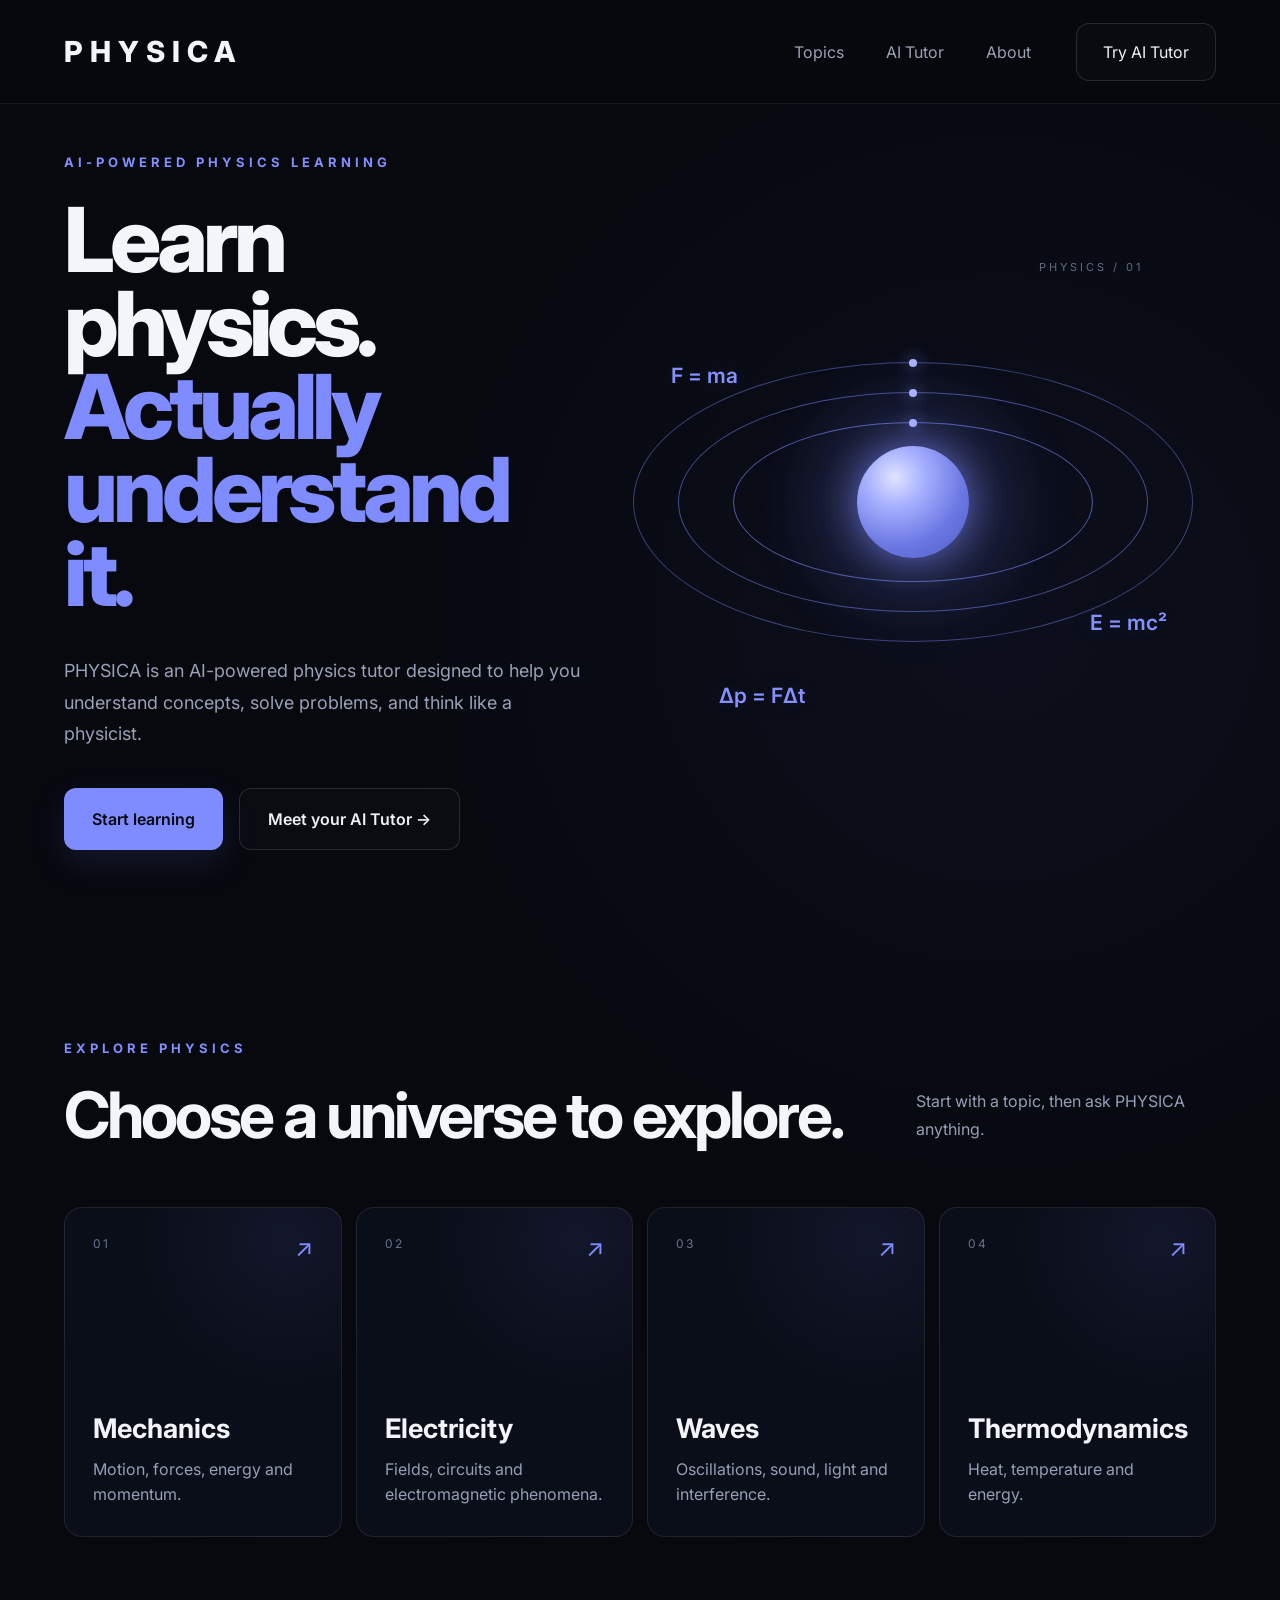
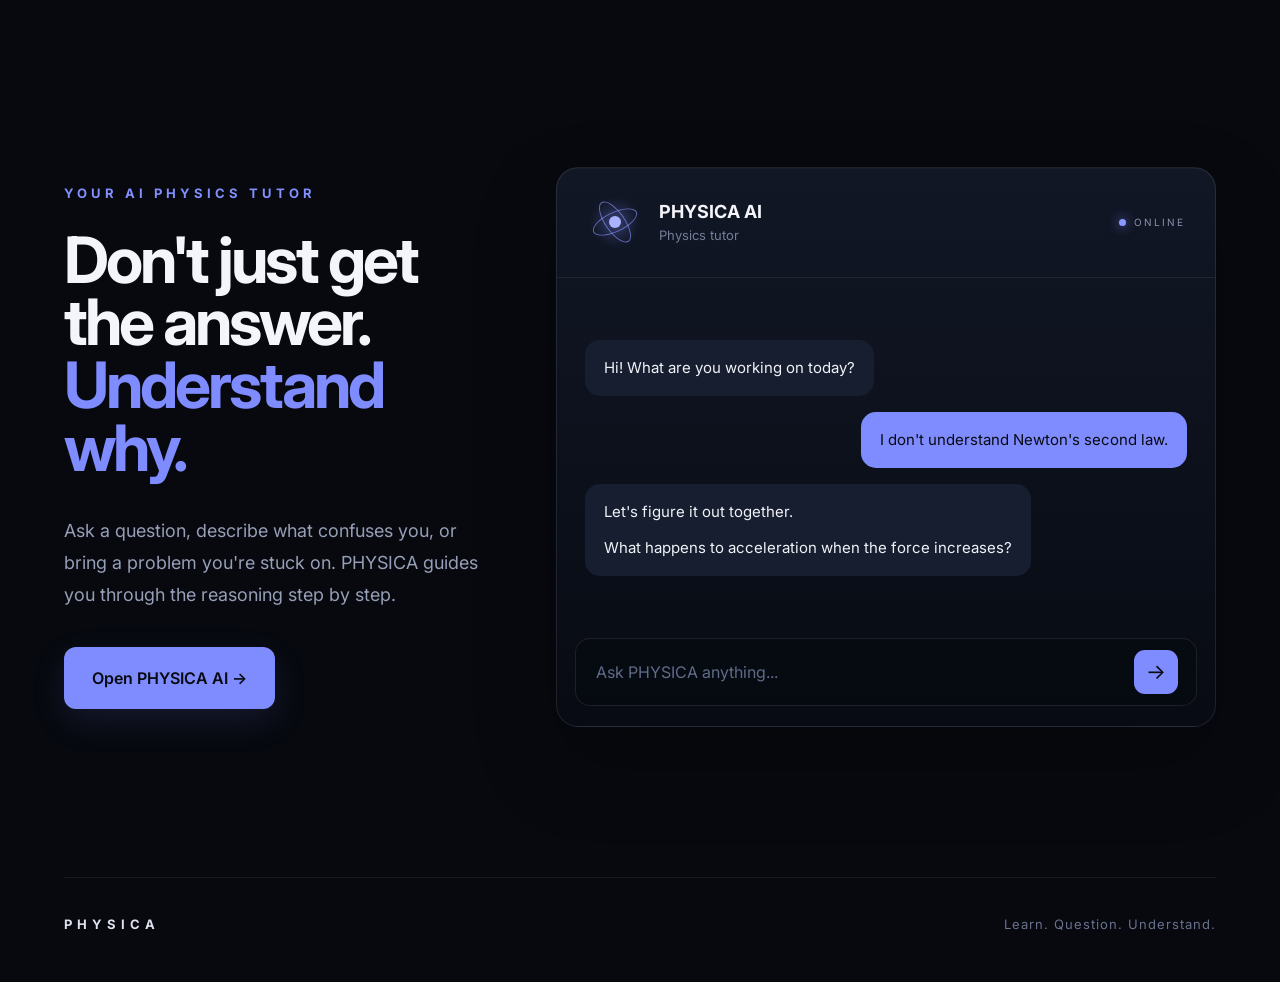
==== commit b38ce32e: "Add files via upload" ====
--- a/index.html
+++ b/index.html
@@ -1,20 +1,185 @@
 <!DOCTYPE html>
 <html lang="en">
 <head>
-<meta charset="UTF-8"><meta name="viewport" content="width=device-width, initial-scale=1.0">
-<title>PHYSICA — AI Physics Tutor</title><link rel="stylesheet" href="style.css">
+  <meta charset="UTF-8">
+  <meta name="viewport" content="width=device-width, initial-scale=1.0">
+  <title>PHYSICA — AI Physics Tutor</title>
+
+  <link rel="preconnect" href="https://fonts.googleapis.com">
+  <link rel="preconnect" href="https://fonts.gstatic.com" crossorigin>
+  <link href="https://fonts.googleapis.com/css2?family=Inter:wght@400;500;600;700;800&display=swap" rel="stylesheet">
+
+  <link rel="stylesheet" href="style.css">
 </head>
+
 <body>
-<header class="navbar"><a href="index.html" class="logo">PHYSICA</a><nav><a href="#topics">Topics</a><a href="tutor.html">AI Tutor</a><a href="#about">About</a></nav><a href="tutor.html" class="nav-button">Try AI Tutor</a></header>
-<main>
-<section class="hero"><div class="hero-content"><p class="eyebrow">AI-POWERED PHYSICS LEARNING</p><h1>Learn physics.<span>Actually understand it.</span></h1><p class="hero-text">PHYSICA is an AI-powered physics tutor designed to help you understand concepts, solve problems, and think like a physicist.</p><div class="hero-buttons"><a href="#topics" class="primary-button">Start learning</a><a href="tutor.html" class="secondary-button">Meet your AI Tutor →</a></div></div><div class="hero-visual"><div class="physics-card" id="physics-card"><div class="physics-glow"></div><div class="orbit orbit-large"><i></i></div><div class="orbit orbit-medium"><i></i></div><div class="orbit orbit-small"><i></i></div><div class="planet"></div><div class="formula formula-one">F = ma</div><div class="formula formula-two">E = mc²</div><div class="formula formula-three">Δp = FΔt</div><div class="physics-label">PHYSICS / 01</div></div></div></section>
-<section id="topics" class="topics"><div class="section-heading"><div><p class="eyebrow">EXPLORE PHYSICS</p><h2>Choose a universe to explore.</h2></div><p class="section-description">Start with a topic, then ask PHYSICA anything.</p></div><div class="topic-grid">
-<a class="topic-card" href="tutor.html?topic=Mechanics"><span>01</span><b>↗</b><h3>Mechanics</h3><p>Motion, forces, energy and momentum.</p></a>
-<a class="topic-card" href="tutor.html?topic=Electricity"><span>02</span><b>↗</b><h3>Electricity</h3><p>Fields, circuits and electromagnetic phenomena.</p></a>
-<a class="topic-card" href="tutor.html?topic=Waves"><span>03</span><b>↗</b><h3>Waves</h3><p>Oscillations, sound, light and interference.</p></a>
-<a class="topic-card" href="tutor.html?topic=Thermodynamics"><span>04</span><b>↗</b><h3>Thermodynamics</h3><p>Heat, temperature and energy.</p></a>
-</div></section>
-<section id="tutor" class="tutor-preview"><div class="tutor-intro"><p class="eyebrow">YOUR AI PHYSICS TUTOR</p><h2>Don't just get the answer.<span>Understand why.</span></h2><p>Ask a question, describe what confuses you, or bring a problem you're stuck on. PHYSICA guides you through the reasoning step by step.</p><a href="tutor.html" class="primary-button">Open PHYSICA AI →</a></div><div class="chat-preview"><div class="chat-header"><div class="mini-avatar"><i></i><em></em></div><div><strong>PHYSICA AI</strong><small>Physics tutor</small></div><div class="online"><span></span>ONLINE</div></div><div class="preview-messages"><div class="message ai"><p>Hi! What are you working on today?</p></div><div class="message user"><p>I don't understand Newton's second law.</p></div><div class="message ai"><p>Let's figure it out together.</p><p>What happens to acceleration when the force increases?</p></div></div><div class="preview-input"><span>Ask PHYSICA anything...</span><b>→</b></div></div></section>
-</main>
-<footer id="about"><strong>PHYSICA</strong><p>Learn. Question. Understand.</p></footer><script src="script.js"></script>
-</body></html>
+  <header class="navbar">
+    <a href="index.html" class="logo">PHYSICA</a>
+
+    <nav>
+      <a href="#topics">Topics</a>
+      <a href="tutor.html">AI Tutor</a>
+      <a href="#about">About</a>
+    </nav>
+
+    <a href="tutor.html" class="nav-button">Try AI Tutor</a>
+  </header>
+
+  <main>
+    <section class="hero">
+      <div class="hero-content">
+        <p class="eyebrow">AI-POWERED PHYSICS LEARNING</p>
+
+        <h1>
+          Learn physics.
+          <span>Actually understand it.</span>
+        </h1>
+
+        <p class="hero-text">
+          PHYSICA is an AI-powered physics tutor designed to help you understand
+          concepts, solve problems, and think like a physicist.
+        </p>
+
+        <div class="hero-buttons">
+          <a href="#topics" class="primary-button">Start learning</a>
+          <a href="tutor.html" class="secondary-button">Meet your AI Tutor →</a>
+        </div>
+      </div>
+
+      <div class="hero-visual">
+        <div class="physics-card" id="physics-card">
+          <div class="physics-glow"></div>
+
+          <div class="orbit orbit-large">
+            <span class="particle"></span>
+          </div>
+
+          <div class="orbit orbit-medium">
+            <span class="particle"></span>
+          </div>
+
+          <div class="orbit orbit-small">
+            <span class="particle"></span>
+          </div>
+
+          <div class="planet"></div>
+
+          <div class="formula formula-one">F = ma</div>
+          <div class="formula formula-two">E = mc²</div>
+          <div class="formula formula-three">Δp = FΔt</div>
+
+          <div class="physics-label">PHYSICS / 01</div>
+        </div>
+      </div>
+    </section>
+
+    <section id="topics" class="topics">
+      <div class="section-heading">
+        <div>
+          <p class="eyebrow">EXPLORE PHYSICS</p>
+          <h2>Choose a universe to explore.</h2>
+        </div>
+
+        <p class="section-description">
+          Start with a topic, then ask PHYSICA anything.
+        </p>
+      </div>
+
+      <div class="topic-grid">
+        <a class="topic-card" href="tutor.html?topic=Mechanics">
+          <span class="topic-number">01</span>
+          <span class="topic-arrow">↗</span>
+          <h3>Mechanics</h3>
+          <p>Motion, forces, energy and momentum.</p>
+        </a>
+
+        <a class="topic-card" href="tutor.html?topic=Electricity">
+          <span class="topic-number">02</span>
+          <span class="topic-arrow">↗</span>
+          <h3>Electricity</h3>
+          <p>Fields, circuits and electromagnetic phenomena.</p>
+        </a>
+
+        <a class="topic-card" href="tutor.html?topic=Waves">
+          <span class="topic-number">03</span>
+          <span class="topic-arrow">↗</span>
+          <h3>Waves</h3>
+          <p>Oscillations, sound, light and interference.</p>
+        </a>
+
+        <a class="topic-card" href="tutor.html?topic=Thermodynamics">
+          <span class="topic-number">04</span>
+          <span class="topic-arrow">↗</span>
+          <h3>Thermodynamics</h3>
+          <p>Heat, temperature and energy.</p>
+        </a>
+      </div>
+    </section>
+
+    <section id="tutor" class="tutor-preview">
+      <div class="tutor-intro">
+        <p class="eyebrow">YOUR AI PHYSICS TUTOR</p>
+
+        <h2>
+          Don't just get the answer.
+          <span>Understand why.</span>
+        </h2>
+
+        <p>
+          Ask a question, describe what confuses you, or bring a problem
+          you're stuck on. PHYSICA guides you through the reasoning step by step.
+        </p>
+
+        <a href="tutor.html" class="primary-button">Open PHYSICA AI →</a>
+      </div>
+
+      <div class="chat-preview">
+        <div class="chat-header">
+          <div class="mini-ai-avatar">
+            <div class="mini-core"></div>
+            <div class="mini-orbit mini-one"></div>
+            <div class="mini-orbit mini-two"></div>
+          </div>
+
+          <div class="chat-identity">
+            <strong>PHYSICA AI</strong>
+            <small>Physics tutor</small>
+          </div>
+
+          <div class="preview-online">
+            <span></span>
+            ONLINE
+          </div>
+        </div>
+
+        <div class="preview-messages">
+          <div class="message ai">
+            <p>Hi! What are you working on today?</p>
+          </div>
+
+          <div class="message user">
+            <p>I don't understand Newton's second law.</p>
+          </div>
+
+          <div class="message ai">
+            <p>Let's figure it out together.</p>
+            <p>What happens to acceleration when the force increases?</p>
+          </div>
+        </div>
+
+        <div class="chat-preview-input">
+          <span>Ask PHYSICA anything...</span>
+          <span class="preview-arrow">→</span>
+        </div>
+      </div>
+    </section>
+  </main>
+
+  <footer id="about">
+    <strong>PHYSICA</strong>
+    <p>Learn. Question. Understand.</p>
+  </footer>
+
+  <script src="script.js"></script>
+</body>
+</html>
--- a/style.css
+++ b/style.css
@@ -1,7 +1,1228 @@
-:root{--bg:#07090f;--panel:#0d111c;--panel2:#151c2d;--text:#f4f5fa;--muted:#98a1b8;--dim:#626b83;--a:#7f8cff;--line:rgba(255,255,255,.09)}*{box-sizing:border-box}html{scroll-behavior:smooth}body{margin:0;min-width:320px;overflow-x:hidden;background:radial-gradient(circle at 78% 25%,rgba(80,90,190,.09),transparent 30%),var(--bg);color:var(--text);font-family:Arial,Helvetica,sans-serif}a{color:inherit;text-decoration:none}button,input{font:inherit}.navbar{height:104px;padding:0 5%;position:sticky;top:0;z-index:1000;display:flex;align-items:center;justify-content:space-between;background:rgba(7,9,15,.68);backdrop-filter:blur(22px);border-bottom:1px solid rgba(255,255,255,.07);transition:.3s}.navbar.scrolled{background:rgba(7,9,15,.9);box-shadow:0 15px 40px rgba(0,0,0,.2)}.logo{font-size:29px;font-weight:800;letter-spacing:7px}.navbar nav{display:flex;gap:42px;margin-left:auto;margin-right:45px}.navbar nav a{color:#9ba1b5;font-size:16px}.navbar nav a:hover{color:#fff}.nav-button{height:56px;padding:0 24px;display:inline-flex;align-items:center;justify-content:center;border:1px solid rgba(255,255,255,.12);border-radius:12px;background:rgba(255,255,255,.015);transition:.25s}.nav-button:hover{transform:translateY(-2px);border-color:rgba(127,140,255,.4);background:rgba(127,140,255,.07)}.eyebrow{margin:0 0 28px;color:#8290ff;font-size:13px;font-weight:700;letter-spacing:4px;text-transform:uppercase}.primary-button,.secondary-button{min-height:64px;padding:0 28px;display:inline-flex;align-items:center;justify-content:center;border-radius:12px;font-size:16px;font-weight:600;transition:.25s}.primary-button{color:#080a11;background:var(--a);box-shadow:0 12px 35px rgba(127,140,255,.12)}.primary-button:hover{transform:translateY(-3px);background:#8d99ff}.secondary-button{border:1px solid rgba(255,255,255,.12);background:rgba(255,255,255,.01)}.secondary-button:hover{transform:translateY(-3px);border-color:rgba(127,140,255,.35)}
-.hero{width:min(1500px,90%);min-height:calc(100vh - 104px);margin:auto;display:grid;grid-template-columns:.92fr 1.08fr;align-items:center;gap:30px}.hero-content{z-index:5}.hero h1{max-width:780px;margin:0;font-size:clamp(70px,7vw,112px);line-height:.93;letter-spacing:-6px}.hero h1 span{display:block;color:var(--a)}.hero-text{max-width:650px;margin:40px 0 38px;color:var(--muted);font-size:19px;line-height:1.75}.hero-buttons{display:flex;gap:16px}.hero-visual{min-height:650px;display:flex;align-items:center;justify-content:center}.physics-card{width:min(620px,100%);aspect-ratio:1;position:relative;transform:perspective(1000px) rotateX(var(--my,0deg)) rotateY(var(--mx,0deg));transition:transform .12s linear}.physics-glow{position:absolute;left:50%;top:50%;width:320px;height:320px;transform:translate(-50%,-50%);border-radius:50%;background:radial-gradient(circle,rgba(127,140,255,.25),rgba(127,140,255,.06) 48%,transparent 72%);filter:blur(10px);animation:glow 4s ease-in-out infinite}.planet{position:absolute;left:50%;top:50%;z-index:10;width:112px;height:112px;transform:translate(-50%,-50%);border-radius:50%;background:radial-gradient(circle at 34% 28%,#e1e4ff,#aab3ff 25%,#6c79e4 62%,#4d5bc2);box-shadow:0 0 35px rgba(127,140,255,.6),0 0 100px rgba(127,140,255,.22);animation:float 5s ease-in-out infinite}.orbit{position:absolute;left:50%;top:50%;z-index:2;border:1.5px solid rgba(125,140,255,.42);border-radius:50%;transform:translate(-50%,-50%)}.orbit-large{width:560px;height:280px;animation:orb1 18s linear infinite}.orbit-medium{width:470px;height:220px;border-color:rgba(125,140,255,.5);animation:orb2 14s linear infinite}.orbit-small{width:360px;height:160px;border-color:rgba(125,140,255,.62);animation:orb3 11s linear infinite}.orbit i{position:absolute;left:50%;top:-4px;width:8px;height:8px;border-radius:50%;background:#aab3ff;box-shadow:0 0 16px #8290ff}.formula{position:absolute;z-index:7;color:#8491ff;font-size:21px;font-weight:600}.formula-one{top:27%;left:10%}.formula-two{right:8%;bottom:28%}.formula-three{left:18%;bottom:16%}.physics-label{position:absolute;top:10%;right:12%;color:#626b84;font-size:11px;letter-spacing:3px}@keyframes orb1{from{transform:translate(-50%,-50%) rotate(-20deg)}to{transform:translate(-50%,-50%) rotate(340deg)}}@keyframes orb2{from{transform:translate(-50%,-50%) rotate(35deg)}to{transform:translate(-50%,-50%) rotate(395deg)}}@keyframes orb3{from{transform:translate(-50%,-50%) rotate(-65deg)}to{transform:translate(-50%,-50%) rotate(295deg)}}@keyframes float{50%{margin-top:-10px}}@keyframes glow{50%{opacity:1;transform:translate(-50%,-50%) scale(1.08)}}
-.topics{width:min(1400px,90%);margin:auto;padding:140px 0}.section-heading{display:flex;align-items:end;justify-content:space-between;gap:40px;margin-bottom:60px}.topics h2,.tutor-preview h2{max-width:850px;margin:0;font-size:clamp(48px,5vw,76px);line-height:.98;letter-spacing:-4px}.section-description{max-width:300px;margin:0;color:var(--muted);line-height:1.7}.topic-grid{display:grid;grid-template-columns:repeat(4,1fr);gap:14px}.topic-card{min-height:330px;padding:28px;position:relative;display:flex;flex-direction:column;justify-content:flex-end;border:1px solid var(--line);border-radius:18px;background:radial-gradient(circle at 80% 10%,rgba(127,140,255,.09),transparent 40%),rgba(12,16,27,.8);transition:.3s}.topic-card:hover{transform:translateY(-7px);border-color:rgba(127,140,255,.3)}.topic-card>span{position:absolute;top:28px;left:28px;color:#68728d;font-size:12px;letter-spacing:2px}.topic-card>b{position:absolute;top:24px;right:28px;color:var(--a);font-size:24px}.topic-card h3{margin:0 0 12px;font-size:27px}.topic-card p{margin:0;color:var(--muted);line-height:1.6}
-.tutor-preview{width:min(1400px,90%);margin:auto;padding:90px 0 150px;display:grid;grid-template-columns:.78fr 1.22fr;gap:70px;align-items:center}.tutor-intro>p:not(.eyebrow){max-width:580px;margin:35px 0;color:var(--muted);font-size:18px;line-height:1.8}.tutor-preview h2 span{display:block;color:var(--a)}.chat-preview{min-height:560px;overflow:hidden;border:1px solid var(--line);border-radius:22px;background:linear-gradient(180deg,#121827,#080b12);box-shadow:0 35px 80px rgba(0,0,0,.28)}.chat-header{min-height:110px;padding:0 30px;display:flex;align-items:center;gap:16px;border-bottom:1px solid rgba(255,255,255,.07)}.mini-avatar,.ai-avatar{position:relative;border-radius:50%;background:radial-gradient(circle,rgba(127,140,255,.18),transparent 68%);box-shadow:0 0 30px rgba(127,140,255,.15)}.mini-avatar{width:56px;height:56px;flex:0 0 56px}.mini-avatar i,.ai-avatar i{position:absolute;left:50%;top:50%;width:13px;height:13px;transform:translate(-50%,-50%);border-radius:50%;background:#aab3ff;box-shadow:0 0 20px #7f8cff}.mini-avatar em,.ai-avatar em{position:absolute;left:50%;top:50%;width:48px;height:21px;transform:translate(-50%,-50%) rotate(-25deg);border:1px solid rgba(137,149,255,.7);border-radius:50%;animation:spin 4s linear infinite}.chat-header>div:nth-child(2){display:flex;flex-direction:column;gap:5px}.chat-header small,.ai-name small{color:#737d99;font-size:13px}.online{margin-left:auto;display:flex;align-items:center;gap:8px;color:#8992aa;font-size:10px;letter-spacing:2px}.online span,.topic-indicator i{width:7px;height:7px;border-radius:50%;background:#8b98ff;box-shadow:0 0 12px #7f8cff}.preview-messages{min-height:360px;padding:28px;display:flex;flex-direction:column;justify-content:center;gap:16px}.message{max-width:82%;padding:16px 19px;border-radius:15px;font-size:15px;line-height:1.6}.message p{margin:0}.message p+p{margin-top:10px}.message.ai{align-self:flex-start;background:#171e2f}.message.user{align-self:flex-end;background:var(--a);color:#080a11}.preview-input{margin:0 18px 18px;min-height:68px;padding:0 18px 0 20px;display:flex;align-items:center;justify-content:space-between;border:1px solid var(--line);border-radius:15px;color:#606b88;background:#070a11}.preview-input b{width:44px;height:44px;display:flex;align-items:center;justify-content:center;border-radius:11px;color:#080a11;background:var(--a);font-size:21px}@keyframes spin{to{transform:translate(-50%,-50%) rotate(335deg)}}
-footer{width:min(1400px,90%);margin:auto;padding:38px 0 50px;border-top:1px solid rgba(255,255,255,.07);display:flex;justify-content:space-between;color:#68728d;font-size:13px;letter-spacing:1px}footer strong{color:#dfe2ef;letter-spacing:5px}footer p{margin:0}
-.real-tutor{width:min(1500px,90%);min-height:calc(100vh - 104px);margin:auto;display:grid;grid-template-columns:.72fr 1.28fr;gap:80px;align-items:center}.real-intro h1{margin:0;font-size:clamp(62px,6vw,96px);line-height:.96;letter-spacing:-5px}.real-intro h1 span{display:block;color:var(--a)}.real-intro>p:not(.eyebrow){max-width:520px;margin:35px 0;color:var(--muted);font-size:18px;line-height:1.75}.topic-indicator{display:inline-flex;align-items:center;gap:10px;padding:11px 15px;border:1px solid rgba(127,140,255,.18);border-radius:999px;background:rgba(127,140,255,.05);color:#aab1c7;font-size:13px}.real-chat{min-height:690px;max-height:760px;overflow:hidden;display:flex;flex-direction:column;border:1px solid var(--line);border-radius:24px;background:linear-gradient(180deg,#101624,#080b12);box-shadow:0 35px 90px rgba(0,0,0,.3)}.real-chat-header{min-height:105px;padding:0 28px;display:flex;align-items:center;justify-content:space-between;border-bottom:1px solid rgba(255,255,255,.07)}.ai-identity{display:flex;align-items:center;gap:16px}.ai-avatar{width:56px;height:56px}.ai-identity>div:last-child{display:flex;flex-direction:column;gap:5px}.real-messages{flex:1;min-height:0;overflow-y:auto;padding:30px;display:flex;flex-direction:column;gap:14px}.real-messages .message{max-width:82%}.real-messages .message.ai{align-self:flex-start}.real-messages .message.user{align-self:flex-end}.real-messages .message.ai h2,.real-messages .message.ai h3,.real-messages .message.ai h4{margin:0 0 12px}.real-messages ul,.real-messages ol{margin:9px 0 9px 20px;padding-left:16px}.real-messages li{margin:6px 0}.response-space{height:4px}.math-block{margin:15px 0;padding:12px 0;overflow-x:auto;text-align:center}.math-block mjx-container{color:#dfe2ff!important}.real-input{margin:0 18px 12px;min-height:68px;display:flex;align-items:center;border:1px solid var(--line);border-radius:15px;background:#070a11}.real-input input{min-width:0;flex:1;height:66px;padding:0 20px;border:0;outline:0;color:#fff;background:transparent}.real-input input::placeholder{color:#606b88}.real-input button{width:52px;height:52px;margin-right:8px;border:0;border-radius:12px;background:var(--a);color:#080a11;font-size:21px;cursor:pointer}.real-input button:disabled{opacity:.45}.chat-hint{margin:0;padding:0 22px 18px;color:#59637b;text-align:center;font-size:11px}
-@media(max-width:1100px){.hero{grid-template-columns:1fr;padding:80px 0}.topic-grid{grid-template-columns:repeat(2,1fr)}.tutor-preview,.real-tutor{grid-template-columns:1fr}.real-tutor{padding:80px 0}.hero-visual{min-height:520px}}@media(max-width:700px){.navbar{height:78px;padding:0 5%}.logo{font-size:21px;letter-spacing:5px}.navbar nav{display:none}.nav-button{height:46px;padding:0 15px;font-size:13px}.hero{width:88%;padding:70px 0}.hero h1{font-size:clamp(52px,15vw,76px);letter-spacing:-4px}.hero-text{font-size:16px}.hero-buttons{flex-direction:column;align-items:stretch}.hero-visual{min-height:400px}.orbit-large{width:350px;height:180px}.orbit-medium{width:300px;height:145px}.orbit-small{width:245px;height:115px}.planet{width:82px;height:82px}.formula{font-size:15px}.topics,.tutor-preview,.real-tutor{width:88%}.topics{padding:90px 0}.section-heading{display:block;margin-bottom:40px}.topics h2,.tutor-preview h2{font-size:48px}.section-description{margin-top:22px}.topic-grid{grid-template-columns:1fr}.topic-card{min-height:250px}.tutor-preview{padding:60px 0 90px}.preview-online{display:none}.real-tutor{padding:65px 0}.real-intro h1{font-size:58px}.real-chat{min-height:620px;border-radius:18px}.real-chat-header{padding:0 18px}.real-messages{padding:20px}.real-messages .message{max-width:92%}footer{width:88%;flex-direction:column}}
+/* =========================================================
+   PHYSICA — FINAL CLEAN DESIGN
+   ========================================================= */
+
+:root {
+  --bg: #07090f;
+  --panel: #0d111c;
+  --panel-2: #111726;
+  --line: rgba(255,255,255,.09);
+  --text: #f4f5fa;
+  --muted: #969fb7;
+  --dim: #626b83;
+  --accent: #7f8cff;
+  --accent-soft: #a8b1ff;
+}
+
+* {
+  box-sizing: border-box;
+}
+
+html {
+  scroll-behavior: smooth;
+}
+
+body {
+  margin: 0;
+  min-width: 320px;
+  overflow-x: hidden;
+  background:
+    radial-gradient(circle at 78% 24%, rgba(75,87,180,.08), transparent 28%),
+    var(--bg);
+  color: var(--text);
+  font-family: "Inter", -apple-system, BlinkMacSystemFont, "Segoe UI", sans-serif;
+}
+
+a {
+  color: inherit;
+  text-decoration: none;
+}
+
+button,
+input {
+  font: inherit;
+}
+
+/* NAVBAR */
+
+.navbar {
+  width: 100%;
+  height: 104px;
+  padding: 0 5%;
+  position: sticky;
+  top: 0;
+  z-index: 1000;
+
+  display: flex;
+  align-items: center;
+
+  background: rgba(7,9,15,.72);
+  backdrop-filter: blur(22px);
+  -webkit-backdrop-filter: blur(22px);
+
+  border-bottom: 1px solid rgba(255,255,255,.07);
+  transition: .3s ease;
+}
+
+.navbar.scrolled {
+  background: rgba(7,9,15,.9);
+  box-shadow: 0 14px 40px rgba(0,0,0,.22);
+}
+
+.logo {
+  font-size: 29px;
+  font-weight: 800;
+  letter-spacing: 7px;
+}
+
+.navbar nav {
+  display: flex;
+  gap: 42px;
+  margin-left: auto;
+  margin-right: 45px;
+}
+
+.navbar nav a {
+  color: #9ba1b5;
+  font-size: 16px;
+  transition: color .25s ease;
+}
+
+.navbar nav a:hover {
+  color: #fff;
+}
+
+.nav-button {
+  min-width: 140px;
+  height: 58px;
+  padding: 0 24px;
+
+  display: inline-flex;
+  align-items: center;
+  justify-content: center;
+
+  border: 1px solid rgba(255,255,255,.12);
+  border-radius: 13px;
+
+  color: #f1f2f8;
+  background: rgba(255,255,255,.015);
+
+  transition: .25s ease;
+}
+
+.nav-button:hover {
+  transform: translateY(-2px);
+  border-color: rgba(127,140,255,.35);
+  background: rgba(127,140,255,.07);
+}
+
+/* SHARED */
+
+.eyebrow {
+  margin: 0 0 28px;
+  color: #8290ff;
+  font-size: 13px;
+  font-weight: 700;
+  letter-spacing: 4px;
+  text-transform: uppercase;
+}
+
+.primary-button,
+.secondary-button {
+  min-height: 62px;
+  padding: 0 28px;
+
+  display: inline-flex;
+  align-items: center;
+  justify-content: center;
+
+  border-radius: 12px;
+  font-size: 16px;
+  font-weight: 600;
+
+  transition: .25s ease;
+}
+
+.primary-button {
+  color: #080a11;
+  background: var(--accent);
+  box-shadow: 0 12px 35px rgba(127,140,255,.12);
+}
+
+.primary-button:hover {
+  transform: translateY(-3px);
+  background: #8d99ff;
+}
+
+.secondary-button {
+  color: #eef0f7;
+  border: 1px solid rgba(255,255,255,.12);
+  background: rgba(255,255,255,.015);
+}
+
+.secondary-button:hover {
+  transform: translateY(-3px);
+  border-color: rgba(127,140,255,.35);
+}
+
+/* HERO */
+
+.hero {
+  width: min(1500px, 90%);
+  min-height: calc(100vh - 104px);
+  margin: 0 auto;
+
+  display: grid;
+  grid-template-columns: .92fr 1.08fr;
+  align-items: center;
+  gap: 30px;
+}
+
+.hero-content {
+  position: relative;
+  z-index: 5;
+}
+
+.hero h1 {
+  max-width: 780px;
+  margin: 0;
+
+  font-size: clamp(70px, 7vw, 112px);
+  line-height: .93;
+  letter-spacing: -5px;
+  font-weight: 800;
+}
+
+.hero h1 span {
+  display: block;
+  color: var(--accent);
+}
+
+.hero-text {
+  max-width: 650px;
+  margin: 40px 0 38px;
+
+  color: #99a1b8;
+  font-size: 18px;
+  line-height: 1.75;
+}
+
+.hero-buttons {
+  display: flex;
+  gap: 16px;
+}
+
+.hero-visual {
+  min-height: 650px;
+
+  display: flex;
+  align-items: center;
+  justify-content: center;
+}
+
+.physics-card {
+  width: min(620px, 100%);
+  aspect-ratio: 1;
+  position: relative;
+
+  display: flex;
+  align-items: center;
+  justify-content: center;
+
+  transform:
+    perspective(1000px)
+    rotateX(var(--mouse-y, 0deg))
+    rotateY(var(--mouse-x, 0deg));
+
+  transition: transform .12s linear;
+}
+
+.physics-glow {
+  position: absolute;
+  left: 50%;
+  top: 50%;
+
+  width: 310px;
+  height: 310px;
+
+  transform: translate(-50%,-50%);
+
+  border-radius: 50%;
+
+  background:
+    radial-gradient(
+      circle,
+      rgba(127,140,255,.25),
+      rgba(127,140,255,.06) 48%,
+      transparent 72%
+    );
+
+  filter: blur(10px);
+  animation: centralGlow 4s ease-in-out infinite;
+}
+
+.planet {
+  position: absolute;
+  left: 50%;
+  top: 50%;
+  z-index: 10;
+
+  width: 112px;
+  height: 112px;
+
+  transform: translate(-50%,-50%);
+
+  border-radius: 50%;
+
+  background:
+    radial-gradient(
+      circle at 34% 28%,
+      #e1e4ff 0%,
+      #aab3ff 25%,
+      #6c79e4 62%,
+      #4d5bc2 100%
+    );
+
+  box-shadow:
+    0 0 35px rgba(127,140,255,.58),
+    0 0 90px rgba(127,140,255,.24),
+    0 0 150px rgba(127,140,255,.1);
+
+  animation: planetFloat 5s ease-in-out infinite;
+}
+
+.orbit {
+  position: absolute;
+  left: 50%;
+  top: 50%;
+  z-index: 2;
+
+  border: 1.5px solid rgba(125,140,255,.42);
+  border-radius: 50%;
+
+  transform: translate(-50%,-50%);
+}
+
+.orbit-large {
+  width: 560px;
+  height: 280px;
+  animation: orbitLarge 18s linear infinite;
+}
+
+.orbit-medium {
+  width: 470px;
+  height: 220px;
+  border-color: rgba(125,140,255,.5);
+  animation: orbitMedium 14s linear infinite;
+}
+
+.orbit-small {
+  width: 360px;
+  height: 160px;
+  border-color: rgba(125,140,255,.62);
+  animation: orbitSmall 11s linear infinite;
+}
+
+.orbit .particle {
+  position: absolute;
+
+  width: 8px;
+  height: 8px;
+
+  top: -4px;
+  left: 50%;
+
+  transform: translateX(-50%);
+
+  border-radius: 50%;
+  background: #aab3ff;
+
+  box-shadow: 0 0 16px #8290ff;
+}
+
+.formula {
+  position: absolute;
+  z-index: 6;
+
+  color: #8491ff;
+  font-size: 21px;
+  font-weight: 600;
+
+  text-shadow: 0 0 20px rgba(127,140,255,.18);
+}
+
+.formula-one {
+  top: 27%;
+  left: 10%;
+}
+
+.formula-two {
+  right: 8%;
+  bottom: 28%;
+}
+
+.formula-three {
+  left: 18%;
+  bottom: 16%;
+}
+
+.physics-label {
+  position: absolute;
+  top: 10%;
+  right: 12%;
+
+  color: #626b84;
+  font-size: 11px;
+  letter-spacing: 3px;
+}
+
+@keyframes orbitLarge {
+  from { transform: translate(-50%,-50%) rotate(-20deg); }
+  to { transform: translate(-50%,-50%) rotate(340deg); }
+}
+
+@keyframes orbitMedium {
+  from { transform: translate(-50%,-50%) rotate(35deg); }
+  to { transform: translate(-50%,-50%) rotate(395deg); }
+}
+
+@keyframes orbitSmall {
+  from { transform: translate(-50%,-50%) rotate(-65deg); }
+  to { transform: translate(-50%,-50%) rotate(295deg); }
+}
+
+@keyframes planetFloat {
+  0%,100% { margin-top: 0; }
+  50% { margin-top: -10px; }
+}
+
+@keyframes centralGlow {
+  0%,100% { opacity: .65; transform: translate(-50%,-50%) scale(1); }
+  50% { opacity: 1; transform: translate(-50%,-50%) scale(1.08); }
+}
+
+/* TOPICS */
+
+.topics {
+  width: min(1400px, 90%);
+  margin: 0 auto;
+  padding: 140px 0;
+}
+
+.section-heading {
+  display: flex;
+  align-items: end;
+  justify-content: space-between;
+  gap: 40px;
+  margin-bottom: 60px;
+}
+
+.topics h2,
+.tutor-preview h2 {
+  max-width: 850px;
+  margin: 0;
+
+  font-size: clamp(48px, 5vw, 76px);
+  line-height: .98;
+  letter-spacing: -3px;
+}
+
+.section-description {
+  max-width: 300px;
+  margin: 0 0 4px;
+  color: var(--muted);
+  line-height: 1.7;
+}
+
+.topic-grid {
+  display: grid;
+  grid-template-columns: repeat(4, 1fr);
+  gap: 14px;
+}
+
+.topic-card {
+  min-height: 330px;
+  padding: 28px;
+
+  position: relative;
+
+  display: flex;
+  flex-direction: column;
+  justify-content: flex-end;
+
+  overflow: hidden;
+
+  border: 1px solid var(--line);
+  border-radius: 18px;
+
+  background:
+    radial-gradient(circle at 80% 10%, rgba(127,140,255,.08), transparent 40%),
+    rgba(12,16,27,.78);
+
+  transition: .3s ease;
+}
+
+.topic-card:hover {
+  transform: translateY(-7px);
+  border-color: rgba(127,140,255,.28);
+}
+
+.topic-number {
+  position: absolute;
+  top: 28px;
+  left: 28px;
+
+  color: #68728d;
+  font-size: 12px;
+  letter-spacing: 2px;
+}
+
+.topic-arrow {
+  position: absolute;
+  top: 25px;
+  right: 28px;
+
+  color: var(--accent);
+  font-size: 24px;
+  transition: transform .3s ease;
+}
+
+.topic-card:hover .topic-arrow {
+  transform: translate(4px,-4px);
+}
+
+.topic-card h3 {
+  margin: 0 0 12px;
+  font-size: 27px;
+}
+
+.topic-card p {
+  margin: 0;
+  color: var(--muted);
+  line-height: 1.6;
+}
+
+/* LANDING CHAT */
+
+.tutor-preview {
+  width: min(1400px, 90%);
+  margin: 0 auto;
+  padding: 90px 0 150px;
+
+  display: grid;
+  grid-template-columns: .78fr 1.22fr;
+  gap: 70px;
+  align-items: center;
+}
+
+.tutor-intro > p:not(.eyebrow) {
+  max-width: 580px;
+  margin: 35px 0;
+
+  color: var(--muted);
+  font-size: 18px;
+  line-height: 1.8;
+}
+
+.tutor-preview h2 span {
+  display: block;
+  color: var(--accent);
+}
+
+.chat-preview {
+  min-height: 560px;
+  overflow: hidden;
+
+  border: 1px solid rgba(255,255,255,.09);
+  border-radius: 22px;
+
+  background:
+    linear-gradient(180deg, rgba(18,24,39,.96), rgba(8,11,19,.98));
+
+  box-shadow:
+    0 35px 80px rgba(0,0,0,.28),
+    inset 0 1px rgba(255,255,255,.03);
+}
+
+.chat-header {
+  min-height: 110px;
+  padding: 0 30px;
+
+  display: flex;
+  align-items: center;
+  gap: 16px;
+
+  border-bottom: 1px solid rgba(255,255,255,.07);
+}
+
+.mini-ai-avatar {
+  width: 56px;
+  height: 56px;
+  flex: 0 0 56px;
+  position: relative;
+
+  border-radius: 50%;
+  background: radial-gradient(circle, rgba(127,140,255,.16), transparent 68%);
+}
+
+.mini-core {
+  position: absolute;
+  left: 50%;
+  top: 50%;
+
+  width: 12px;
+  height: 12px;
+
+  transform: translate(-50%,-50%);
+
+  border-radius: 50%;
+  background: #aab3ff;
+  box-shadow: 0 0 18px rgba(127,140,255,.95);
+}
+
+.mini-orbit {
+  position: absolute;
+  left: 50%;
+  top: 50%;
+
+  width: 48px;
+  height: 20px;
+
+  border: 1px solid rgba(137,149,255,.65);
+  border-radius: 50%;
+}
+
+.mini-one {
+  transform: translate(-50%,-50%) rotate(-25deg);
+  animation: miniOrbitOne 4s linear infinite;
+}
+
+.mini-two {
+  transform: translate(-50%,-50%) rotate(55deg);
+  animation: miniOrbitTwo 5s linear infinite;
+}
+
+@keyframes miniOrbitOne {
+  to { transform: translate(-50%,-50%) rotate(335deg); }
+}
+
+@keyframes miniOrbitTwo {
+  to { transform: translate(-50%,-50%) rotate(415deg); }
+}
+
+.chat-identity {
+  display: flex;
+  flex-direction: column;
+  gap: 5px;
+}
+
+.chat-identity strong {
+  font-size: 18px;
+}
+
+.chat-identity small {
+  color: #737d99;
+  font-size: 13px;
+}
+
+.preview-online {
+  margin-left: auto;
+
+  display: flex;
+  align-items: center;
+  gap: 8px;
+
+  color: #8992aa;
+  font-size: 10px;
+  letter-spacing: 2px;
+}
+
+.preview-online span,
+.online-status span {
+  width: 7px;
+  height: 7px;
+
+  border-radius: 50%;
+  background: #8b98ff;
+
+  box-shadow: 0 0 12px rgba(127,140,255,.9);
+
+  animation: pulse 2s infinite;
+}
+
+@keyframes pulse {
+  50% { opacity: .45; }
+}
+
+.preview-messages {
+  min-height: 360px;
+  padding: 28px;
+
+  display: flex;
+  flex-direction: column;
+  justify-content: center;
+  gap: 16px;
+}
+
+.message {
+  max-width: 82%;
+  padding: 16px 19px;
+
+  border-radius: 15px;
+
+  font-size: 15px;
+  line-height: 1.6;
+}
+
+.message p {
+  margin: 0;
+}
+
+.message p + p {
+  margin-top: 12px;
+}
+
+.message.ai {
+  align-self: flex-start;
+  background: #171e2f;
+  color: #f0f2f8;
+}
+
+.message.user {
+  align-self: flex-end;
+  background: var(--accent);
+  color: #080a11;
+}
+
+.chat-preview-input {
+  margin: 0 18px 18px;
+  min-height: 68px;
+  padding: 0 18px 0 20px;
+
+  display: flex;
+  align-items: center;
+  justify-content: space-between;
+
+  border: 1px solid rgba(255,255,255,.09);
+  border-radius: 15px;
+
+  color: #606b88;
+  background: rgba(7,10,17,.8);
+}
+
+.preview-arrow {
+  width: 44px;
+  height: 44px;
+
+  display: flex;
+  align-items: center;
+  justify-content: center;
+
+  border-radius: 11px;
+  color: #080a11;
+  background: var(--accent);
+  font-size: 21px;
+}
+
+/* FOOTER */
+
+footer {
+  width: min(1400px, 90%);
+  margin: 0 auto;
+  padding: 38px 0 50px;
+
+  display: flex;
+  justify-content: space-between;
+
+  border-top: 1px solid rgba(255,255,255,.07);
+
+  color: #68728d;
+  font-size: 13px;
+  letter-spacing: 1px;
+}
+
+footer strong {
+  color: #dfe2ef;
+  letter-spacing: 5px;
+}
+
+footer p {
+  margin: 0;
+}
+
+/* REAL TUTOR */
+
+.tutor-page main {
+  min-height: calc(100vh - 104px);
+}
+
+.real-tutor {
+  width: min(1500px, 90%);
+  min-height: calc(100vh - 104px);
+  margin: 0 auto;
+
+  display: grid;
+  grid-template-columns: .72fr 1.28fr;
+  gap: 80px;
+  align-items: center;
+}
+
+.real-tutor-intro h1 {
+  max-width: 620px;
+  margin: 0;
+
+  font-size: clamp(62px, 6vw, 96px);
+  line-height: .96;
+  letter-spacing: -4px;
+}
+
+.real-tutor-intro h1 span {
+  display: block;
+  color: var(--accent);
+}
+
+.tutor-description {
+  max-width: 520px;
+  margin: 35px 0;
+
+  color: var(--muted);
+  font-size: 18px;
+  line-height: 1.75;
+}
+
+.topic-indicator {
+  display: inline-flex;
+  align-items: center;
+  gap: 10px;
+
+  padding: 11px 15px;
+
+  border: 1px solid rgba(127,140,255,.18);
+  border-radius: 999px;
+
+  color: #aab1c7;
+  background: rgba(127,140,255,.05);
+
+  font-size: 13px;
+}
+
+.topic-dot {
+  width: 7px;
+  height: 7px;
+  border-radius: 50%;
+  background: var(--accent);
+  box-shadow: 0 0 12px rgba(127,140,255,.9);
+}
+
+.real-chat {
+  min-height: 690px;
+  max-height: 760px;
+  overflow: hidden;
+
+  display: flex;
+  flex-direction: column;
+
+  border: 1px solid rgba(255,255,255,.09);
+  border-radius: 24px;
+
+  background:
+    linear-gradient(180deg, rgba(16,22,36,.98), rgba(8,11,18,.99));
+
+  box-shadow:
+    0 35px 90px rgba(0,0,0,.3),
+    inset 0 1px rgba(255,255,255,.03);
+}
+
+.real-chat-header {
+  min-height: 105px;
+  padding: 0 28px;
+
+  display: flex;
+  align-items: center;
+  justify-content: space-between;
+
+  border-bottom: 1px solid rgba(255,255,255,.07);
+}
+
+.ai-identity {
+  display: flex;
+  align-items: center;
+  gap: 16px;
+}
+
+.ai-avatar {
+  width: 56px;
+  height: 56px;
+  position: relative;
+
+  border-radius: 50%;
+  background: radial-gradient(circle, rgba(127,140,255,.18), transparent 68%);
+}
+
+.avatar-core {
+  position: absolute;
+  left: 50%;
+  top: 50%;
+
+  width: 13px;
+  height: 13px;
+
+  transform: translate(-50%,-50%);
+
+  border-radius: 50%;
+  background: #aab3ff;
+  box-shadow: 0 0 20px rgba(127,140,255,1);
+}
+
+.avatar-orbit {
+  position: absolute;
+  left: 50%;
+  top: 50%;
+
+  width: 48px;
+  height: 21px;
+
+  border: 1px solid rgba(137,149,255,.7);
+  border-radius: 50%;
+}
+
+.orbit-a {
+  transform: translate(-50%,-50%) rotate(-25deg);
+  animation: miniOrbitOne 4s linear infinite;
+}
+
+.orbit-b {
+  transform: translate(-50%,-50%) rotate(55deg);
+  animation: miniOrbitTwo 5s linear infinite;
+}
+
+.ai-name {
+  display: flex;
+  flex-direction: column;
+  gap: 5px;
+}
+
+.ai-name strong {
+  font-size: 18px;
+}
+
+.ai-name small {
+  color: #737d99;
+  font-size: 13px;
+}
+
+.online-status {
+  display: flex;
+  align-items: center;
+  gap: 9px;
+
+  color: #8992aa;
+  font-size: 10px;
+  letter-spacing: 2px;
+}
+
+.real-messages {
+  flex: 1;
+  min-height: 0;
+  overflow-y: auto;
+
+  padding: 30px;
+
+  display: flex;
+  flex-direction: column;
+  gap: 14px;
+
+  scrollbar-width: thin;
+  scrollbar-color: rgba(127,140,255,.35) transparent;
+}
+
+.real-messages .message {
+  max-width: 82%;
+}
+
+.real-messages .message.ai {
+  align-self: flex-start;
+}
+
+.real-messages .message.user {
+  align-self: flex-end;
+}
+
+.real-messages .message.ai h2,
+.real-messages .message.ai h3,
+.real-messages .message.ai h4 {
+  margin: 0 0 12px;
+}
+
+.real-messages .message.ai p {
+  margin: 0;
+}
+
+.real-messages .message.ai p + p {
+  margin-top: 10px;
+}
+
+.real-messages .message.ai ul,
+.real-messages .message.ai ol {
+  margin: 9px 0 9px 20px;
+  padding-left: 16px;
+}
+
+.real-messages .message.ai li {
+  margin: 6px 0;
+}
+
+.real-messages .message.ai code {
+  padding: 2px 6px;
+  border-radius: 5px;
+  background: rgba(127,140,255,.1);
+  color: #b9c0ff;
+}
+
+.response-space {
+  height: 4px;
+}
+
+.math-block {
+  margin: 15px 0;
+  padding: 12px 0;
+  overflow-x: auto;
+  text-align: center;
+}
+
+.math-block mjx-container {
+  color: #dfe2ff !important;
+}
+
+.real-chat-input {
+  margin: 0 18px 12px;
+  min-height: 68px;
+
+  display: flex;
+  align-items: center;
+
+  border: 1px solid rgba(255,255,255,.1);
+  border-radius: 15px;
+
+  background: rgba(7,10,17,.85);
+}
+
+.real-chat-input input {
+  min-width: 0;
+  flex: 1;
+
+  height: 66px;
+  padding: 0 20px;
+
+  border: 0;
+  outline: 0;
+
+  color: #f3f4f8;
+  background: transparent;
+}
+
+.real-chat-input input::placeholder {
+  color: #606b88;
+}
+
+.real-chat-input button {
+  width: 52px;
+  height: 52px;
+  margin-right: 8px;
+
+  border: 0;
+  border-radius: 12px;
+
+  color: #080a11;
+  background: var(--accent);
+
+  cursor: pointer;
+  font-size: 21px;
+}
+
+.real-chat-input button:disabled {
+  opacity: .45;
+  cursor: default;
+}
+
+.chat-hint {
+  margin: 0;
+  padding: 0 22px 18px;
+
+  color: #59637b;
+  text-align: center;
+  font-size: 11px;
+}
+
+/* RESPONSIVE */
+
+@media (max-width: 1100px) {
+  .hero {
+    grid-template-columns: 1fr;
+    padding: 80px 0 100px;
+  }
+
+  .hero-visual {
+    min-height: 540px;
+  }
+
+  .topic-grid {
+    grid-template-columns: repeat(2, 1fr);
+  }
+
+  .tutor-preview {
+    grid-template-columns: 1fr;
+    gap: 55px;
+  }
+
+  .real-tutor {
+    grid-template-columns: 1fr;
+    padding: 90px 0;
+  }
+}
+
+@media (max-width: 700px) {
+  .navbar {
+    height: 78px;
+    padding: 0 6%;
+  }
+
+  .logo {
+    font-size: 21px;
+    letter-spacing: 5px;
+  }
+
+  .navbar nav {
+    display: none;
+  }
+
+  .nav-button {
+    min-width: auto;
+    height: 46px;
+    padding: 0 16px;
+    font-size: 13px;
+  }
+
+  .hero,
+  .topics,
+  .tutor-preview,
+  .real-tutor {
+    width: 88%;
+  }
+
+  .hero {
+    min-height: auto;
+    padding: 80px 0 70px;
+  }
+
+  .hero h1 {
+    font-size: clamp(52px, 15vw, 76px);
+    letter-spacing: -4px;
+  }
+
+  .hero-buttons {
+    flex-direction: column;
+    align-items: stretch;
+  }
+
+  .hero-visual {
+    min-height: 420px;
+  }
+
+  .orbit-large {
+    width: 350px;
+    height: 180px;
+  }
+
+  .orbit-medium {
+    width: 300px;
+    height: 145px;
+  }
+
+  .orbit-small {
+    width: 245px;
+    height: 115px;
+  }
+
+  .planet {
+    width: 82px;
+    height: 82px;
+  }
+
+  .formula {
+    font-size: 15px;
+  }
+
+  .topics {
+    padding: 90px 0;
+  }
+
+  .section-heading {
+    display: block;
+    margin-bottom: 40px;
+  }
+
+  .topics h2,
+  .tutor-preview h2 {
+    font-size: 48px;
+  }
+
+  .section-description {
+    margin-top: 22px;
+  }
+
+  .topic-grid {
+    grid-template-columns: 1fr;
+  }
+
+  .topic-card {
+    min-height: 250px;
+  }
+
+  .tutor-preview {
+    padding: 60px 0 90px;
+  }
+
+  .chat-preview {
+    min-height: 500px;
+  }
+
+  .preview-messages {
+    min-height: 300px;
+    padding: 22px;
+  }
+
+  .preview-online {
+    display: none;
+  }
+
+  footer {
+    width: 88%;
+    flex-direction: column;
+  }
+
+  .real-tutor {
+    padding: 65px 0;
+  }
+
+  .real-tutor-intro h1 {
+    font-size: 58px;
+  }
+
+  .real-chat {
+    min-height: 620px;
+    border-radius: 18px;
+  }
+
+  .real-chat-header {
+    padding: 0 18px;
+  }
+
+  .real-messages {
+    padding: 20px;
+  }
+
+  .real-messages .message {
+    max-width: 92%;
+  }
+}
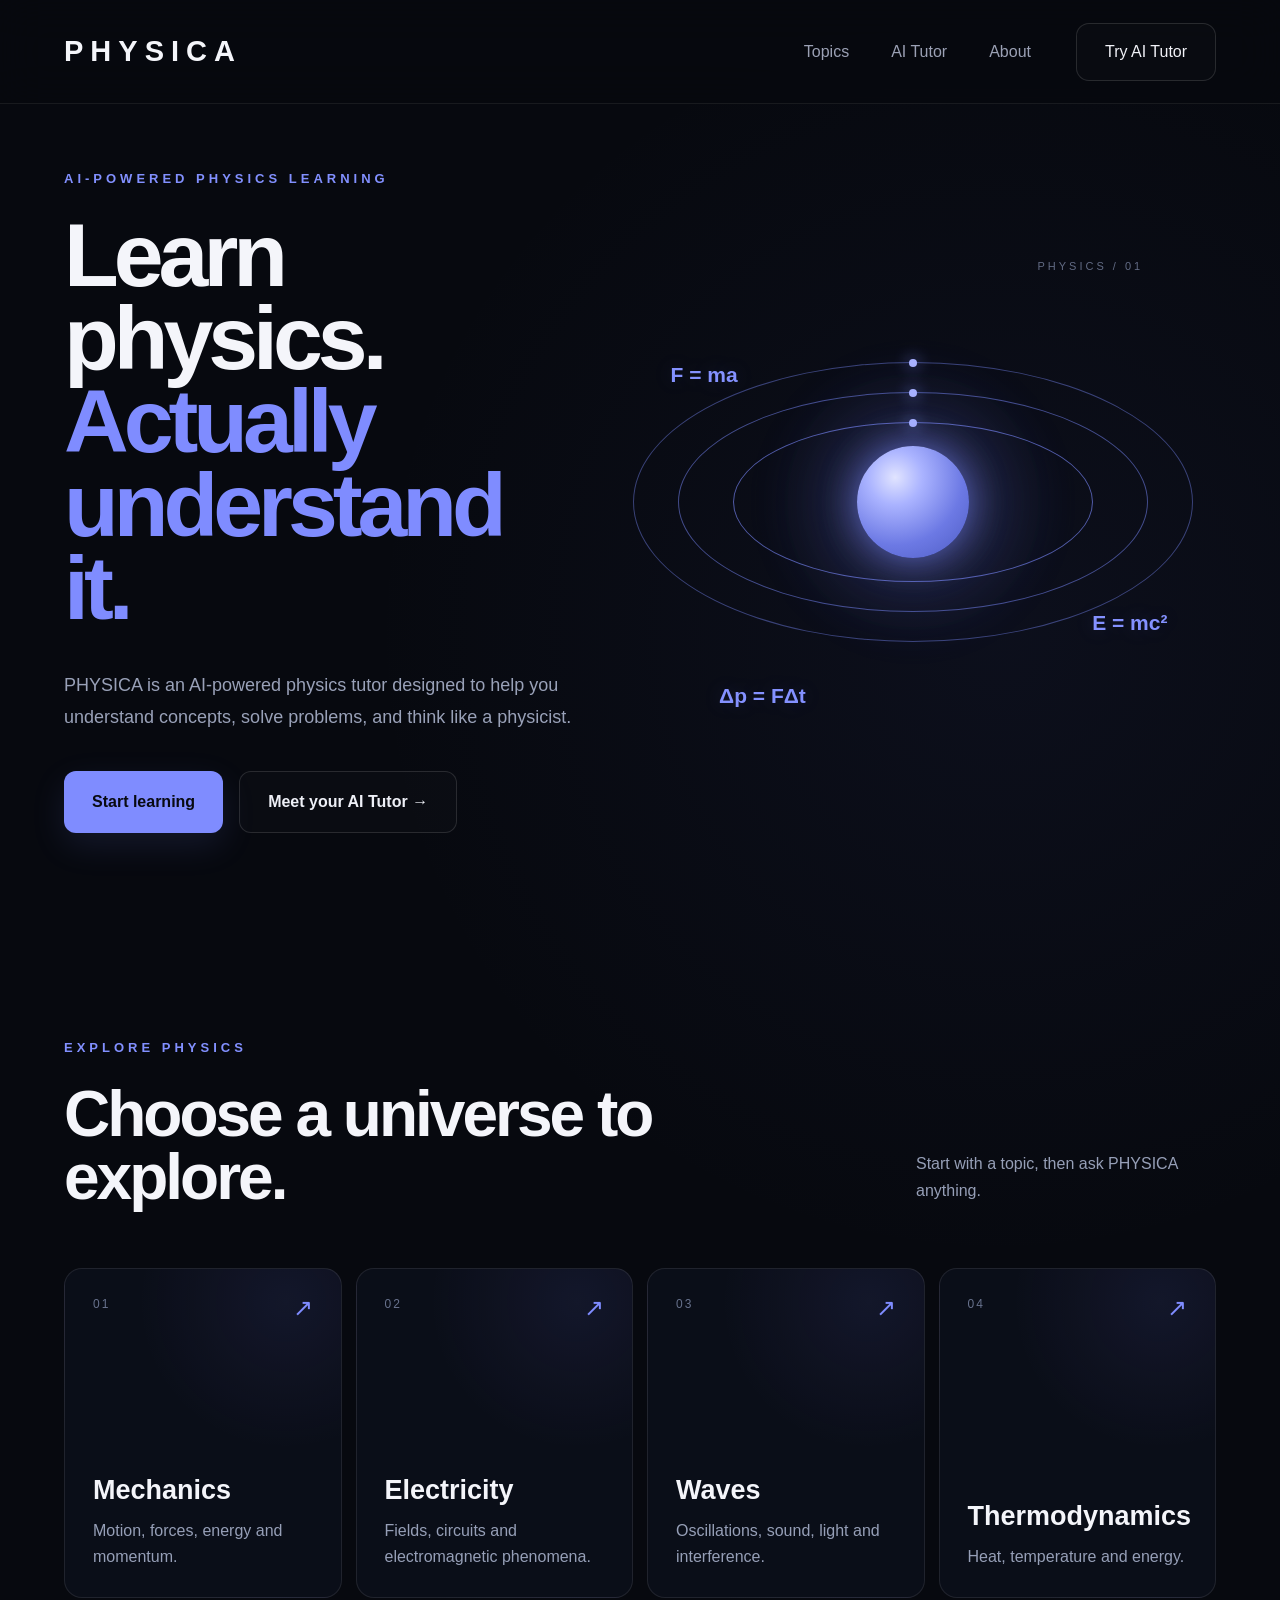
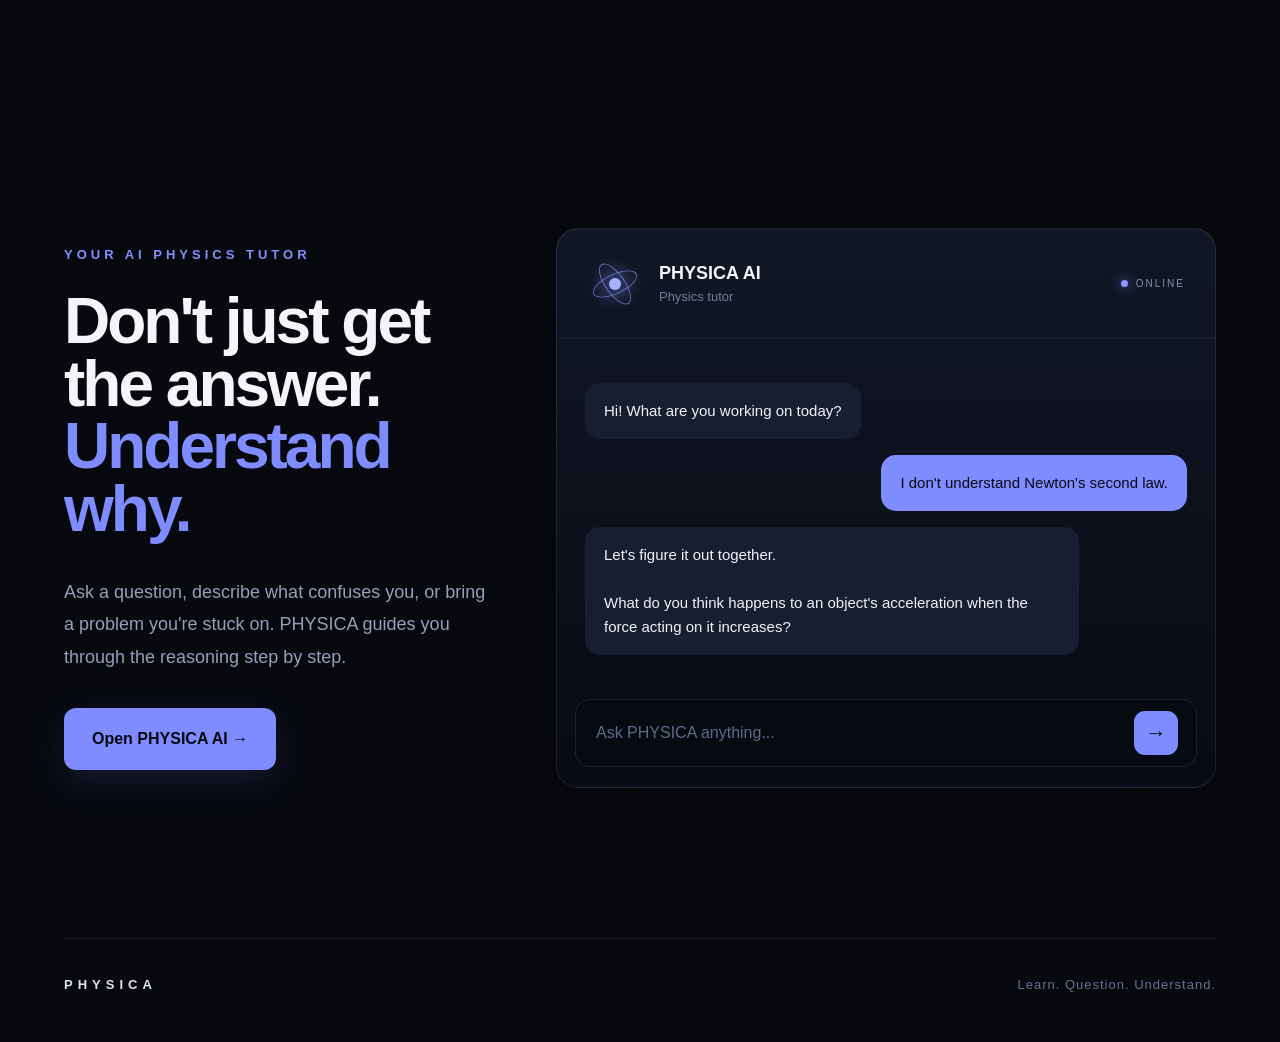
==== commit 28e5aada: "Update index.html" ====
--- a/index.html
+++ b/index.html
@@ -1,185 +1,349 @@
 <!DOCTYPE html>
 <html lang="en">
+
 <head>
-  <meta charset="UTF-8">
-  <meta name="viewport" content="width=device-width, initial-scale=1.0">
-  <title>PHYSICA — AI Physics Tutor</title>
-
-  <link rel="preconnect" href="https://fonts.googleapis.com">
-  <link rel="preconnect" href="https://fonts.gstatic.com" crossorigin>
-  <link href="https://fonts.googleapis.com/css2?family=Inter:wght@400;500;600;700;800&display=swap" rel="stylesheet">
-
-  <link rel="stylesheet" href="style.css">
+    <meta charset="UTF-8">
+    <meta name="viewport" content="width=device-width, initial-scale=1.0">
+
+    <title>PHYSICA — AI Physics Tutor</title>
+
+    <link rel="stylesheet" href="style.css">
 </head>
 
 <body>
-  <header class="navbar">
-    <a href="index.html" class="logo">PHYSICA</a>
+
+<header class="navbar">
+
+    <a href="index.html" class="logo">
+        PHYSICA
+    </a>
 
     <nav>
-      <a href="#topics">Topics</a>
-      <a href="tutor.html">AI Tutor</a>
-      <a href="#about">About</a>
+        <a href="#topics">Topics</a>
+        <a href="tutor.html">AI Tutor</a>
+        <a href="#about">About</a>
     </nav>
 
-    <a href="tutor.html" class="nav-button">Try AI Tutor</a>
-  </header>
-
-  <main>
+    <a href="tutor.html" class="nav-button">
+        Try AI Tutor
+    </a>
+
+</header>
+
+
+<main>
+
+    <!-- HERO -->
+
     <section class="hero">
-      <div class="hero-content">
-        <p class="eyebrow">AI-POWERED PHYSICS LEARNING</p>
-
-        <h1>
-          Learn physics.
-          <span>Actually understand it.</span>
-        </h1>
-
-        <p class="hero-text">
-          PHYSICA is an AI-powered physics tutor designed to help you understand
-          concepts, solve problems, and think like a physicist.
-        </p>
-
-        <div class="hero-buttons">
-          <a href="#topics" class="primary-button">Start learning</a>
-          <a href="tutor.html" class="secondary-button">Meet your AI Tutor →</a>
-        </div>
-      </div>
-
-      <div class="hero-visual">
-        <div class="physics-card" id="physics-card">
-          <div class="physics-glow"></div>
-
-          <div class="orbit orbit-large">
-            <span class="particle"></span>
-          </div>
-
-          <div class="orbit orbit-medium">
-            <span class="particle"></span>
-          </div>
-
-          <div class="orbit orbit-small">
-            <span class="particle"></span>
-          </div>
-
-          <div class="planet"></div>
-
-          <div class="formula formula-one">F = ma</div>
-          <div class="formula formula-two">E = mc²</div>
-          <div class="formula formula-three">Δp = FΔt</div>
-
-          <div class="physics-label">PHYSICS / 01</div>
-        </div>
-      </div>
+
+        <div class="hero-content">
+
+            <p class="eyebrow">
+                AI-POWERED PHYSICS LEARNING
+            </p>
+
+            <h1>
+                Learn physics.
+                <span>Actually understand it.</span>
+            </h1>
+
+            <p class="hero-text">
+                PHYSICA is an AI-powered physics tutor designed to help you
+                understand concepts, solve problems, and think like a physicist.
+            </p>
+
+            <div class="hero-buttons">
+
+                <a href="#topics" class="primary-button">
+                    Start learning
+                </a>
+
+                <a href="tutor.html" class="secondary-button">
+                    Meet your AI Tutor →
+                </a>
+
+            </div>
+
+        </div>
+
+
+        <!-- PHYSICS VISUAL -->
+
+        <div class="hero-visual">
+
+            <div class="physics-card" id="physics-card">
+
+                <div class="physics-glow"></div>
+
+                <div class="orbit orbit-large">
+                    <span class="particle particle-large"></span>
+                </div>
+
+                <div class="orbit orbit-medium">
+                    <span class="particle particle-medium"></span>
+                </div>
+
+                <div class="orbit orbit-small">
+                    <span class="particle particle-small"></span>
+                </div>
+
+                <div class="planet"></div>
+
+                <div class="formula formula-one">
+                    F = ma
+                </div>
+
+                <div class="formula formula-two">
+                    E = mc²
+                </div>
+
+                <div class="formula formula-three">
+                    Δp = FΔt
+                </div>
+
+                <div class="physics-label">
+                    PHYSICS / 01
+                </div>
+
+            </div>
+
+        </div>
+
     </section>
 
+
+    <!-- TOPICS -->
+
     <section id="topics" class="topics">
-      <div class="section-heading">
-        <div>
-          <p class="eyebrow">EXPLORE PHYSICS</p>
-          <h2>Choose a universe to explore.</h2>
-        </div>
-
-        <p class="section-description">
-          Start with a topic, then ask PHYSICA anything.
-        </p>
-      </div>
-
-      <div class="topic-grid">
-        <a class="topic-card" href="tutor.html?topic=Mechanics">
-          <span class="topic-number">01</span>
-          <span class="topic-arrow">↗</span>
-          <h3>Mechanics</h3>
-          <p>Motion, forces, energy and momentum.</p>
-        </a>
-
-        <a class="topic-card" href="tutor.html?topic=Electricity">
-          <span class="topic-number">02</span>
-          <span class="topic-arrow">↗</span>
-          <h3>Electricity</h3>
-          <p>Fields, circuits and electromagnetic phenomena.</p>
-        </a>
-
-        <a class="topic-card" href="tutor.html?topic=Waves">
-          <span class="topic-number">03</span>
-          <span class="topic-arrow">↗</span>
-          <h3>Waves</h3>
-          <p>Oscillations, sound, light and interference.</p>
-        </a>
-
-        <a class="topic-card" href="tutor.html?topic=Thermodynamics">
-          <span class="topic-number">04</span>
-          <span class="topic-arrow">↗</span>
-          <h3>Thermodynamics</h3>
-          <p>Heat, temperature and energy.</p>
-        </a>
-      </div>
+
+        <div class="section-heading">
+
+            <div>
+
+                <p class="eyebrow">
+                    EXPLORE PHYSICS
+                </p>
+
+                <h2>
+                    Choose a universe
+                    to explore.
+                </h2>
+
+            </div>
+
+            <p class="section-description">
+                Start with a topic,
+                then ask PHYSICA anything.
+            </p>
+
+        </div>
+
+
+        <div class="topic-grid">
+
+            <a
+                class="topic-card"
+                href="tutor.html?topic=Mechanics"
+            >
+
+                <span class="topic-number">01</span>
+                <span class="topic-arrow">↗</span>
+
+                <h3>Mechanics</h3>
+
+                <p>
+                    Motion, forces, energy
+                    and momentum.
+                </p>
+
+            </a>
+
+
+            <a
+                class="topic-card"
+                href="tutor.html?topic=Electricity"
+            >
+
+                <span class="topic-number">02</span>
+                <span class="topic-arrow">↗</span>
+
+                <h3>Electricity</h3>
+
+                <p>
+                    Fields, circuits and
+                    electromagnetic phenomena.
+                </p>
+
+            </a>
+
+
+            <a
+                class="topic-card"
+                href="tutor.html?topic=Waves"
+            >
+
+                <span class="topic-number">03</span>
+                <span class="topic-arrow">↗</span>
+
+                <h3>Waves</h3>
+
+                <p>
+                    Oscillations, sound,
+                    light and interference.
+                </p>
+
+            </a>
+
+
+            <a
+                class="topic-card"
+                href="tutor.html?topic=Thermodynamics"
+            >
+
+                <span class="topic-number">04</span>
+                <span class="topic-arrow">↗</span>
+
+                <h3>Thermodynamics</h3>
+
+                <p>
+                    Heat, temperature
+                    and energy.
+                </p>
+
+            </a>
+
+        </div>
+
     </section>
 
-    <section id="tutor" class="tutor-preview">
-      <div class="tutor-intro">
-        <p class="eyebrow">YOUR AI PHYSICS TUTOR</p>
-
-        <h2>
-          Don't just get the answer.
-          <span>Understand why.</span>
-        </h2>
-
-        <p>
-          Ask a question, describe what confuses you, or bring a problem
-          you're stuck on. PHYSICA guides you through the reasoning step by step.
-        </p>
-
-        <a href="tutor.html" class="primary-button">Open PHYSICA AI →</a>
-      </div>
-
-      <div class="chat-preview">
-        <div class="chat-header">
-          <div class="mini-ai-avatar">
-            <div class="mini-core"></div>
-            <div class="mini-orbit mini-one"></div>
-            <div class="mini-orbit mini-two"></div>
-          </div>
-
-          <div class="chat-identity">
-            <strong>PHYSICA AI</strong>
-            <small>Physics tutor</small>
-          </div>
-
-          <div class="preview-online">
-            <span></span>
-            ONLINE
-          </div>
-        </div>
-
-        <div class="preview-messages">
-          <div class="message ai">
-            <p>Hi! What are you working on today?</p>
-          </div>
-
-          <div class="message user">
-            <p>I don't understand Newton's second law.</p>
-          </div>
-
-          <div class="message ai">
-            <p>Let's figure it out together.</p>
-            <p>What happens to acceleration when the force increases?</p>
-          </div>
-        </div>
-
-        <div class="chat-preview-input">
-          <span>Ask PHYSICA anything...</span>
-          <span class="preview-arrow">→</span>
-        </div>
-      </div>
+
+    <!-- AI TUTOR PREVIEW -->
+
+    <section class="tutor-preview">
+
+        <div class="tutor-intro">
+
+            <p class="eyebrow">
+                YOUR AI PHYSICS TUTOR
+            </p>
+
+            <h2>
+                Don't just get
+                the answer.
+                <span>Understand why.</span>
+            </h2>
+
+            <p>
+                Ask a question, describe what confuses you,
+                or bring a problem you're stuck on.
+                PHYSICA guides you through the reasoning step by step.
+            </p>
+
+            <a href="tutor.html" class="primary-button">
+                Open PHYSICA AI →
+            </a>
+
+        </div>
+
+
+        <div class="chat-preview">
+
+            <div class="chat-header">
+
+                <div class="mini-ai-avatar">
+
+                    <div class="mini-core"></div>
+
+                    <div class="mini-orbit mini-one">
+                        <span></span>
+                    </div>
+
+                    <div class="mini-orbit mini-two">
+                        <span></span>
+                    </div>
+
+                </div>
+
+
+                <div class="chat-identity">
+
+                    <strong>
+                        PHYSICA AI
+                    </strong>
+
+                    <small>
+                        Physics tutor
+                    </small>
+
+                </div>
+
+
+                <div class="preview-online">
+                    <span></span>
+                    ONLINE
+                </div>
+
+            </div>
+
+
+            <div class="preview-messages">
+
+                <div class="message ai">
+                    Hi! What are you working on today?
+                </div>
+
+                <div class="message user">
+                    I don't understand Newton's second law.
+                </div>
+
+                <div class="message ai">
+
+                    Let's figure it out together.
+
+                    <br><br>
+
+                    What do you think happens to an object's
+                    acceleration when the force acting on it increases?
+
+                </div>
+
+            </div>
+
+
+            <div class="chat-preview-input">
+
+                <span>
+                    Ask PHYSICA anything...
+                </span>
+
+                <span class="preview-arrow">
+                    →
+                </span>
+
+            </div>
+
+        </div>
+
     </section>
-  </main>
-
-  <footer id="about">
-    <strong>PHYSICA</strong>
-    <p>Learn. Question. Understand.</p>
-  </footer>
-
-  <script src="script.js"></script>
+
+</main>
+
+
+<footer id="about">
+
+    <strong>
+        PHYSICA
+    </strong>
+
+    <p>
+        Learn. Question. Understand.
+    </p>
+
+</footer>
+
+
+<script src="script.js"></script>
+
 </body>
 </html>
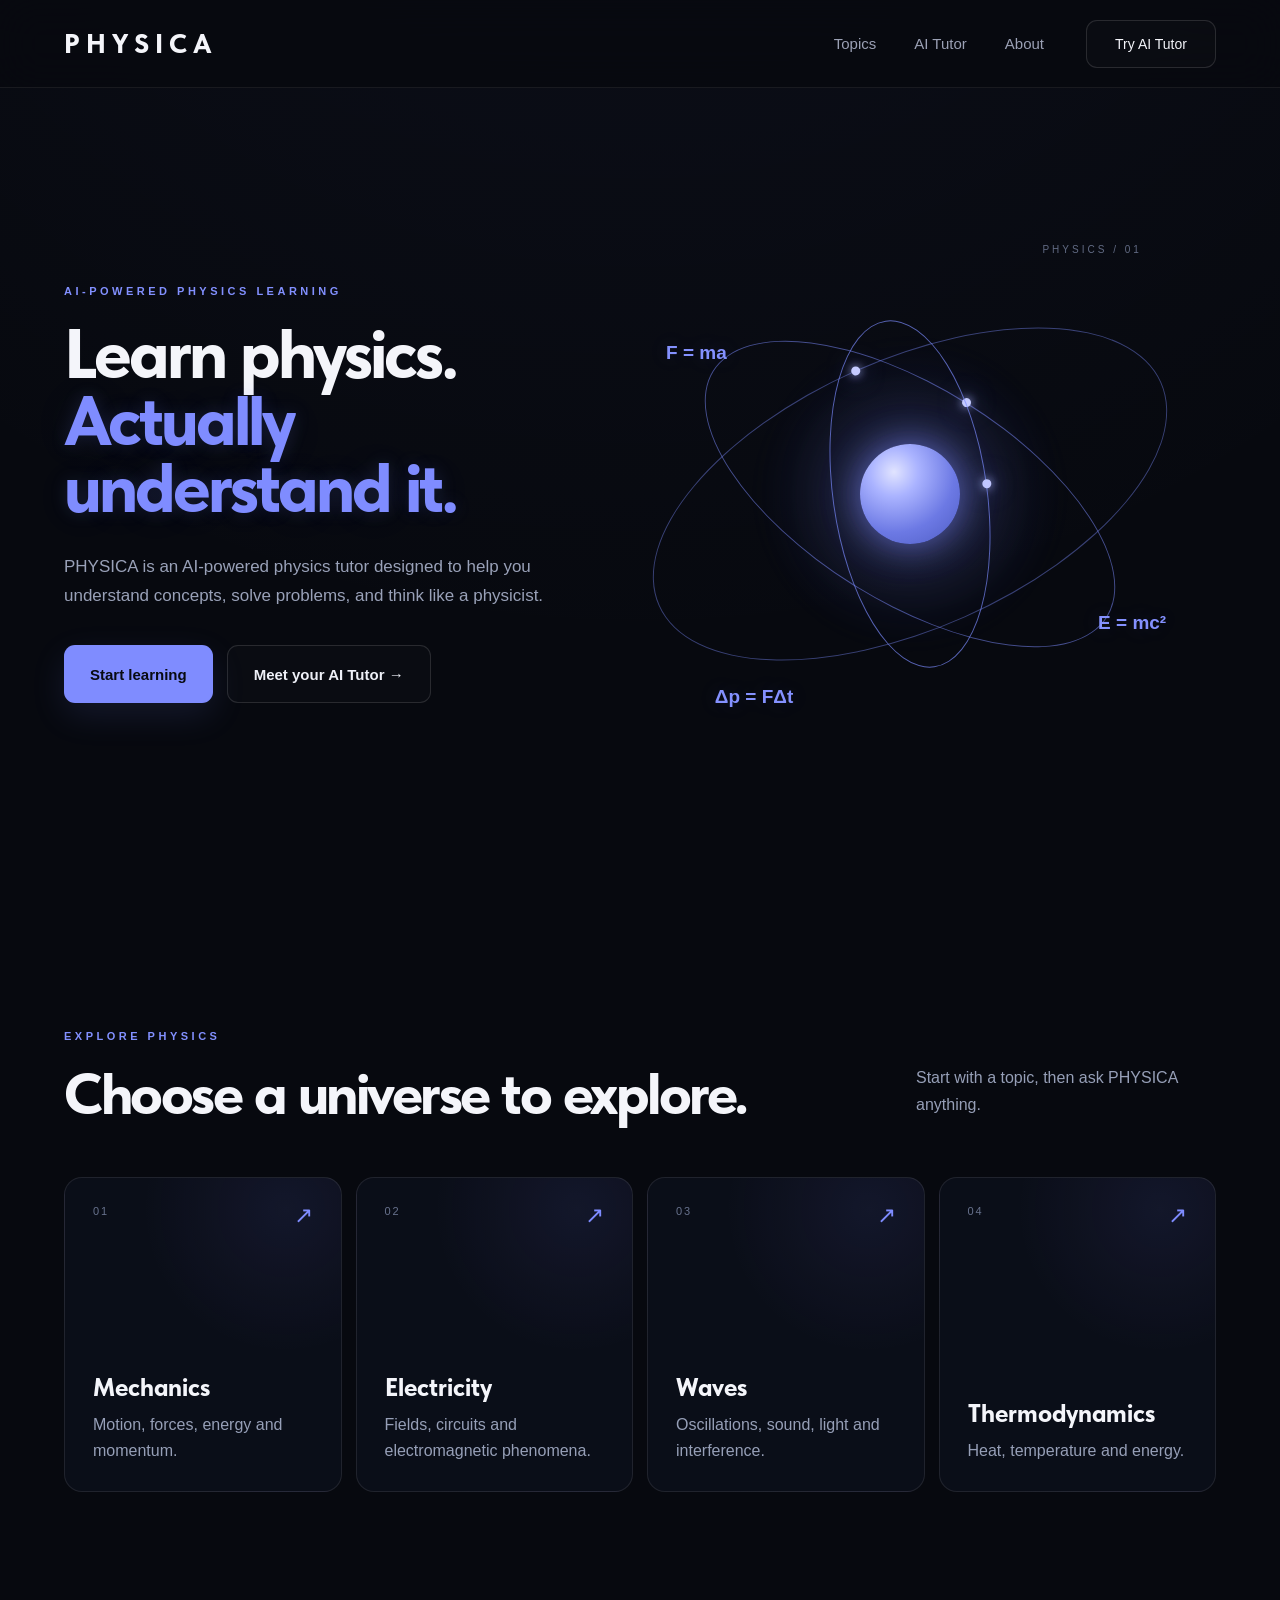
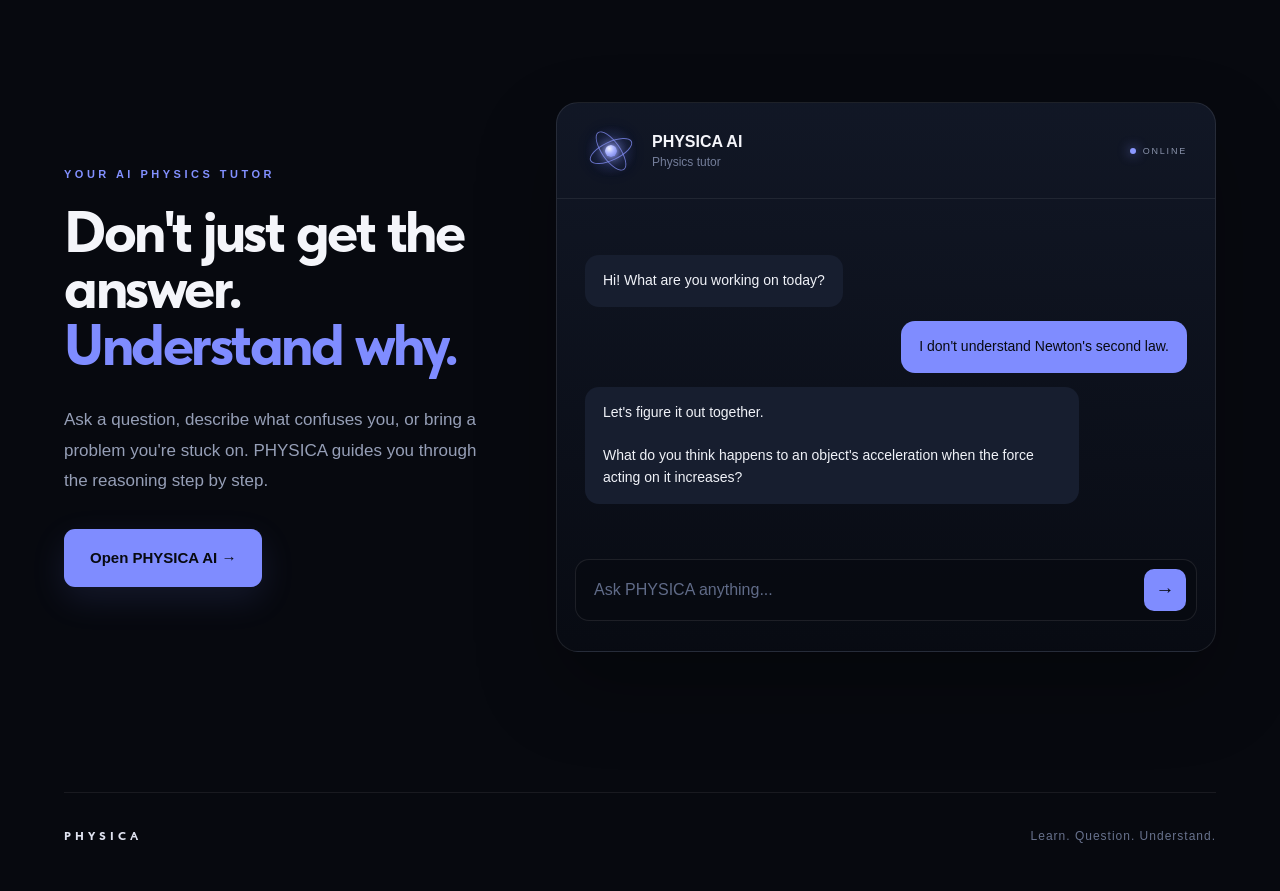
==== commit 3a64e513: "Update index.html" ====
--- a/index.html
+++ b/index.html
@@ -7,7 +7,7 @@
 
     <title>PHYSICA — AI Physics Tutor</title>
 
-    <link rel="stylesheet" href="style.css">
+    <link rel="stylesheet" href="styles.css">
 </head>
 
 <body>
--- a/styles.css
+++ b/styles.css
@@ -0,0 +1,2503 @@
+/* =========================================================
+   PHYSICA
+   Complete stylesheet
+   Dark scientific / glass / premium UI
+   ========================================================= */
+
+
+/* =========================================================
+   FONTS
+   ========================================================= */
+
+@font-face {
+    font-family: "Tilda Sans ExtraBold";
+    src: url("./TildaSans-ExtraBold.woff2") format("woff2");
+    font-weight: 800;
+    font-style: normal;
+    font-display: swap;
+}
+
+
+/* =========================================================
+   VARIABLES
+   ========================================================= */
+
+:root {
+    --bg: #07090f;
+    --bg-soft: #0a0d15;
+
+    --panel: #0d111c;
+    --panel-light: #111726;
+
+    --text: #f4f5fa;
+    --muted: #969fb7;
+    --dim: #626b83;
+
+    --accent: #7f8cff;
+    --accent-light: #aab3ff;
+    --accent-soft: rgba(127, 140, 255, .14);
+
+    --line: rgba(255, 255, 255, .09);
+    --line-soft: rgba(255, 255, 255, .06);
+
+    --radius-sm: 11px;
+    --radius-md: 16px;
+    --radius-lg: 22px;
+    --radius-xl: 26px;
+}
+
+
+/* =========================================================
+   RESET
+   ========================================================= */
+
+* {
+    box-sizing: border-box;
+}
+
+html {
+    scroll-behavior: smooth;
+}
+
+body {
+    margin: 0;
+    overflow-x: hidden;
+
+    background:
+        radial-gradient(
+            circle at 50% -20%,
+            rgba(127, 140, 255, .055),
+            transparent 38%
+        ),
+        var(--bg);
+
+    color: var(--text);
+
+    font-family:
+        Arial,
+        Helvetica,
+        sans-serif;
+}
+
+a {
+    color: inherit;
+    text-decoration: none;
+}
+
+button,
+input {
+    font: inherit;
+}
+
+button {
+    -webkit-tap-highlight-color: transparent;
+}
+
+::selection {
+    color: #080a11;
+    background: var(--accent);
+}
+
+
+/* =========================================================
+   NAVBAR
+   ========================================================= */
+
+.navbar {
+    width: 100%;
+    height: 88px;
+
+    padding: 0 5%;
+
+    position: sticky;
+    top: 0;
+    z-index: 1000;
+
+    display: flex;
+    align-items: center;
+
+    background: rgba(7, 9, 15, .72);
+
+    backdrop-filter: blur(22px);
+    -webkit-backdrop-filter: blur(22px);
+
+    border-bottom: 1px solid rgba(255, 255, 255, .07);
+}
+
+.logo {
+    font-family:
+        "Tilda Sans ExtraBold",
+        Arial,
+        sans-serif;
+
+    font-size: 27px;
+    font-weight: 800;
+    letter-spacing: 6px;
+
+    transition:
+        opacity .25s ease,
+        text-shadow .25s ease;
+}
+
+.logo:hover {
+    opacity: .88;
+
+    text-shadow:
+        0 0 24px rgba(127, 140, 255, .25);
+}
+
+.navbar nav {
+    margin-left: auto;
+    margin-right: 42px;
+
+    display: flex;
+    gap: 38px;
+}
+
+.navbar nav a {
+    position: relative;
+
+    color: #9ba1b5;
+    font-size: 15px;
+
+    transition:
+        color .25s ease,
+        transform .25s ease;
+}
+
+.navbar nav a::after {
+    content: "";
+
+    position: absolute;
+
+    left: 0;
+    bottom: -8px;
+
+    width: 0;
+    height: 1px;
+
+    background: var(--accent);
+
+    transition: width .25s ease;
+}
+
+.navbar nav a:hover {
+    color: #fff;
+}
+
+.navbar nav a:hover::after {
+    width: 100%;
+}
+
+.nav-button {
+    min-width: 130px;
+    height: 48px;
+
+    padding: 0 22px;
+
+    display: inline-flex;
+    align-items: center;
+    justify-content: center;
+
+    border: 1px solid rgba(255, 255, 255, .12);
+    border-radius: var(--radius-sm);
+
+    background: rgba(255, 255, 255, .015);
+
+    font-size: 14px;
+
+    transition:
+        transform .25s ease,
+        background .25s ease,
+        border-color .25s ease,
+        box-shadow .25s ease;
+}
+
+.nav-button:hover {
+    transform: translateY(-2px);
+
+    background: rgba(127, 140, 255, .08);
+
+    border-color: rgba(127, 140, 255, .35);
+
+    box-shadow:
+        0 10px 30px rgba(127, 140, 255, .07);
+}
+
+
+/* =========================================================
+   BUTTONS
+   ========================================================= */
+
+.primary-button,
+.secondary-button {
+    min-height: 58px;
+
+    padding: 0 26px;
+
+    display: inline-flex;
+    align-items: center;
+    justify-content: center;
+
+    border-radius: var(--radius-sm);
+
+    font-size: 15px;
+    font-weight: 600;
+
+    transition:
+        transform .25s ease,
+        background .25s ease,
+        border-color .25s ease,
+        box-shadow .25s ease;
+}
+
+.primary-button {
+    color: #080a11;
+    background: var(--accent);
+
+    box-shadow:
+        0 12px 35px rgba(127, 140, 255, .12);
+}
+
+.primary-button:hover {
+    transform: translateY(-3px);
+
+    background: #8d99ff;
+
+    box-shadow:
+        0 16px 42px rgba(127, 140, 255, .19);
+}
+
+.secondary-button {
+    color: #eef0f7;
+
+    border: 1px solid rgba(255, 255, 255, .12);
+
+    background: rgba(255, 255, 255, .015);
+}
+
+.secondary-button:hover {
+    transform: translateY(-3px);
+
+    border-color: rgba(127, 140, 255, .35);
+
+    background: rgba(127, 140, 255, .05);
+
+    box-shadow:
+        0 12px 35px rgba(127, 140, 255, .06);
+}
+
+
+/* =========================================================
+   EYEBROW
+   ========================================================= */
+
+.eyebrow {
+    margin: 0 0 24px;
+
+    color: #8290ff;
+
+    font-size: 11px;
+    font-weight: 700;
+    letter-spacing: 3.5px;
+
+    text-transform: uppercase;
+}
+
+
+/* =========================================================
+   LANDING HERO
+   ========================================================= */
+
+.hero {
+    width: min(1450px, 90%);
+    min-height: calc(100vh - 88px);
+
+    margin: 0 auto;
+
+    display: grid;
+    grid-template-columns: .92fr 1.08fr;
+
+    align-items: center;
+
+    gap: 20px;
+}
+
+.hero-content {
+    position: relative;
+    z-index: 5;
+}
+
+.hero h1 {
+    max-width: 720px;
+
+    margin: 0;
+
+    font-family:
+        "Tilda Sans ExtraBold",
+        Arial,
+        sans-serif;
+
+    font-size: clamp(58px, 5.5vw, 88px);
+    line-height: .95;
+    letter-spacing: -3px;
+    font-weight: 800;
+}
+
+.hero h1 span {
+    display: block;
+
+    color: var(--accent);
+
+    text-shadow:
+        0 0 18px rgba(127, 140, 255, .16),
+        0 0 55px rgba(127, 140, 255, .07);
+}
+
+.hero-text {
+    max-width: 600px;
+
+    margin: 32px 0 34px;
+
+    color: #99a1b8;
+
+    font-size: 17px;
+    line-height: 1.7;
+}
+
+.hero-buttons {
+    display: flex;
+    gap: 14px;
+}
+
+
+/* =========================================================
+   HERO PHYSICS VISUAL
+   ========================================================= */
+
+.hero-visual {
+    min-height: 620px;
+
+    display: flex;
+    align-items: center;
+    justify-content: center;
+}
+
+.physics-card {
+    width: min(610px, 100%);
+    aspect-ratio: 1;
+
+    position: relative;
+
+    display: flex;
+    align-items: center;
+    justify-content: center;
+
+    transform:
+        perspective(1000px)
+        rotateX(var(--mouse-y, 0deg))
+        rotateY(var(--mouse-x, 0deg));
+
+    transition: transform .12s linear;
+}
+
+.physics-glow {
+    position: absolute;
+
+    left: 50%;
+    top: 50%;
+
+    width: 300px;
+    height: 300px;
+
+    transform: translate(-50%, -50%);
+
+    border-radius: 50%;
+
+    background:
+        radial-gradient(
+            circle,
+            rgba(127, 140, 255, .25),
+            rgba(127, 140, 255, .06) 48%,
+            transparent 72%
+        );
+
+    filter: blur(10px);
+
+    animation: centralGlow 4s ease-in-out infinite;
+}
+
+.planet {
+    position: absolute;
+
+    left: 50%;
+    top: 50%;
+
+    z-index: 10;
+
+    width: 100px;
+    height: 100px;
+
+    transform: translate(-50%, -50%);
+
+    border-radius: 50%;
+
+    background:
+        radial-gradient(
+            circle at 34% 28%,
+            #e1e4ff 0%,
+            #aab3ff 25%,
+            #6c79e4 62%,
+            #4d5bc2 100%
+        );
+
+    box-shadow:
+        0 0 35px rgba(127, 140, 255, .58),
+        0 0 90px rgba(127, 140, 255, .24),
+        0 0 150px rgba(127, 140, 255, .10);
+
+    animation: planetFloat 5s ease-in-out infinite;
+}
+
+
+/* =========================================================
+   STATIC HERO ORBITS
+   ========================================================= */
+
+.orbit {
+    position: absolute;
+
+    left: 50%;
+    top: 50%;
+
+    z-index: 2;
+
+    border: 1.5px solid rgba(125, 140, 255, .42);
+    border-radius: 50%;
+
+    overflow: visible;
+}
+
+.orbit-large {
+    width: 550px;
+    height: 270px;
+
+    transform:
+        translate(-50%, -50%)
+        rotate(-24deg);
+}
+
+.orbit-medium {
+    width: 465px;
+    height: 215px;
+
+    border-color: rgba(125, 140, 255, .52);
+
+    transform:
+        translate(-50%, -50%)
+        rotate(32deg);
+}
+
+.orbit-small {
+    width: 350px;
+    height: 155px;
+
+    border-color: rgba(125, 140, 255, .68);
+
+    transform:
+        translate(-50%, -50%)
+        rotate(82deg);
+}
+
+
+/* =========================================================
+   HERO PARTICLES
+   ========================================================= */
+
+.orbit .particle {
+    position: absolute;
+
+    left: 50%;
+    top: 50%;
+
+    width: 9px;
+    height: 9px;
+
+    margin: -4.5px 0 0 -4.5px;
+
+    border-radius: 50%;
+
+    background: #c7cdff;
+
+    box-shadow:
+        0 0 10px rgba(170, 179, 255, .95),
+        0 0 25px rgba(127, 140, 255, .75);
+
+    pointer-events: none;
+}
+
+.particle-large {
+    offset-path: ellipse(275px 135px at 0 0);
+
+    animation:
+        electronLarge
+        8s
+        linear
+        infinite;
+}
+
+.particle-medium {
+    offset-path: ellipse(232px 107px at 0 0);
+
+    animation:
+        electronMedium
+        6s
+        linear
+        infinite reverse;
+}
+
+.particle-small {
+    offset-path: ellipse(175px 77px at 0 0);
+
+    animation:
+        electronSmall
+        4.5s
+        linear
+        infinite;
+}
+
+@keyframes electronLarge {
+    from {
+        offset-distance: 0%;
+    }
+
+    to {
+        offset-distance: 100%;
+    }
+}
+
+@keyframes electronMedium {
+    from {
+        offset-distance: 0%;
+    }
+
+    to {
+        offset-distance: 100%;
+    }
+}
+
+@keyframes electronSmall {
+    from {
+        offset-distance: 0%;
+    }
+
+    to {
+        offset-distance: 100%;
+    }
+}
+
+
+/* =========================================================
+   HERO FORMULAS
+   ========================================================= */
+
+.formula {
+    position: absolute;
+    z-index: 20;
+
+    color: #8491ff;
+
+    font-size: 19px;
+    font-weight: 600;
+
+    text-shadow:
+        0 0 20px rgba(127, 140, 255, .18);
+}
+
+.formula-one {
+    top: 25%;
+    left: 10%;
+}
+
+.formula-two {
+    right: 8%;
+    bottom: 27%;
+}
+
+.formula-three {
+    left: 18%;
+    bottom: 15%;
+}
+
+.physics-label {
+    position: absolute;
+
+    top: 9%;
+    right: 12%;
+
+    color: #626b84;
+
+    font-size: 10px;
+    letter-spacing: 3px;
+}
+
+
+/* =========================================================
+   HERO ANIMATIONS
+   ========================================================= */
+
+@keyframes planetFloat {
+    0%,
+    100% {
+        margin-top: 0;
+    }
+
+    50% {
+        margin-top: -10px;
+    }
+}
+
+@keyframes centralGlow {
+    0%,
+    100% {
+        opacity: .65;
+
+        transform:
+            translate(-50%, -50%)
+            scale(1);
+    }
+
+    50% {
+        opacity: 1;
+
+        transform:
+            translate(-50%, -50%)
+            scale(1.08);
+    }
+}
+
+
+/* =========================================================
+   TOPICS
+   ========================================================= */
+
+.topics {
+    width: min(1400px, 90%);
+
+    margin: 0 auto;
+
+    padding: 130px 0;
+}
+
+.section-heading {
+    margin-bottom: 55px;
+
+    display: flex;
+    align-items: end;
+    justify-content: space-between;
+
+    gap: 40px;
+}
+
+.topics h2,
+.tutor-preview h2 {
+    max-width: 850px;
+
+    margin: 0;
+
+    font-family:
+        "Tilda Sans ExtraBold",
+        Arial,
+        sans-serif;
+
+    font-size: clamp(46px, 4.5vw, 70px);
+    line-height: .98;
+    letter-spacing: -2.5px;
+}
+
+.section-description {
+    max-width: 300px;
+
+    margin: 0 0 4px;
+
+    color: var(--muted);
+
+    line-height: 1.7;
+}
+
+.topic-grid {
+    display: grid;
+
+    grid-template-columns:
+        repeat(4, 1fr);
+
+    gap: 14px;
+}
+
+.topic-card {
+    min-height: 315px;
+
+    padding: 28px;
+
+    position: relative;
+
+    display: flex;
+    flex-direction: column;
+    justify-content: flex-end;
+
+    overflow: hidden;
+
+    border: 1px solid var(--line);
+    border-radius: 18px;
+
+    background:
+        radial-gradient(
+            circle at 80% 10%,
+            rgba(127, 140, 255, .08),
+            transparent 40%
+        ),
+        rgba(12, 16, 27, .78);
+
+    transition:
+        transform .3s ease,
+        border-color .3s ease,
+        box-shadow .3s ease;
+}
+
+.topic-card::before {
+    content: "";
+
+    position: absolute;
+    inset: 0;
+
+    background:
+        linear-gradient(
+            135deg,
+            rgba(255,255,255,.035),
+            transparent 35%
+        );
+
+    opacity: 0;
+
+    transition: opacity .3s ease;
+}
+
+.topic-card:hover {
+    transform: translateY(-7px);
+
+    border-color: rgba(127, 140, 255, .28);
+
+    box-shadow:
+        0 22px 55px rgba(0, 0, 0, .22);
+}
+
+.topic-card:hover::before {
+    opacity: 1;
+}
+
+.topic-number {
+    position: absolute;
+
+    top: 27px;
+    left: 28px;
+
+    color: #68728d;
+
+    font-size: 11px;
+    letter-spacing: 2px;
+}
+
+.topic-arrow {
+    position: absolute;
+
+    top: 24px;
+    right: 28px;
+
+    color: var(--accent);
+
+    font-size: 23px;
+
+    transition:
+        transform .3s ease;
+}
+
+.topic-card:hover .topic-arrow {
+    transform:
+        translate(4px, -4px);
+}
+
+.topic-card h3 {
+    margin: 0 0 10px;
+
+    font-family:
+        "Tilda Sans ExtraBold",
+        Arial,
+        sans-serif;
+
+    font-size: 25px;
+}
+
+.topic-card p {
+    margin: 0;
+
+    color: var(--muted);
+
+    line-height: 1.6;
+}
+
+
+/* =========================================================
+   AI PREVIEW
+   ========================================================= */
+
+.tutor-preview {
+    width: min(1400px, 90%);
+
+    margin: 0 auto;
+
+    padding: 80px 0 140px;
+
+    display: grid;
+
+    grid-template-columns: .78fr 1.22fr;
+
+    gap: 70px;
+
+    align-items: center;
+}
+
+.tutor-preview h2 span {
+    display: block;
+
+    color: var(--accent);
+}
+
+.tutor-intro > p:not(.eyebrow) {
+    max-width: 570px;
+
+    margin: 32px 0;
+
+    color: var(--muted);
+
+    font-size: 17px;
+    line-height: 1.8;
+}
+
+
+/* =========================================================
+   PREVIEW CHAT
+   ========================================================= */
+
+.chat-preview {
+    min-height: 550px;
+
+    overflow: hidden;
+
+    border: 1px solid rgba(255, 255, 255, .09);
+    border-radius: 22px;
+
+    background:
+        linear-gradient(
+            180deg,
+            rgba(18, 24, 39, .96),
+            rgba(8, 11, 19, .98)
+        );
+
+    box-shadow:
+        0 35px 80px rgba(0, 0, 0, .28);
+}
+
+.chat-header {
+    min-height: 96px;
+
+    padding: 0 28px;
+
+    display: flex;
+    align-items: center;
+
+    gap: 15px;
+
+    border-bottom: 1px solid rgba(255, 255, 255, .07);
+}
+
+
+/* =========================================================
+   MINI AI AVATAR
+   ========================================================= */
+
+.mini-ai-avatar {
+    width: 52px;
+    height: 52px;
+
+    flex: 0 0 52px;
+
+    position: relative;
+
+    display: flex;
+    align-items: center;
+    justify-content: center;
+
+    border-radius: 50%;
+
+    background:
+        radial-gradient(
+            circle,
+            rgba(127, 140, 255, .20),
+            transparent 68%
+        );
+}
+
+.mini-core {
+    position: absolute;
+
+    left: 50%;
+    top: 50%;
+
+    width: 12px;
+    height: 12px;
+
+    transform:
+        translate(-50%, -50%);
+
+    border-radius: 50%;
+
+    background:
+        radial-gradient(
+            circle at 35% 30%,
+            #f1f3ff,
+            #aab3ff 42%,
+            #6875dc 100%
+        );
+
+    box-shadow:
+        0 0 8px rgba(170, 179, 255, .95),
+        0 0 20px rgba(127, 140, 255, .75),
+        0 0 36px rgba(127, 140, 255, .32);
+
+    z-index: 5;
+}
+
+
+/* =========================================================
+   MINI AVATAR ORBITS
+   IMPORTANT:
+   ORBITS DO NOT ROTATE.
+   ONLY PARTICLES MOVE.
+   ========================================================= */
+
+.mini-orbit {
+    position: absolute;
+
+    left: 50%;
+    top: 50%;
+
+    width: 46px;
+    height: 19px;
+
+    margin: 0;
+
+    border: 1px solid rgba(137, 149, 255, .72);
+
+    border-radius: 50%;
+
+    transform-origin: center center;
+
+    pointer-events: none;
+
+    z-index: 2;
+}
+
+.mini-one {
+    transform:
+        translate(-50%, -50%)
+        rotate(-25deg);
+}
+
+.mini-two {
+    transform:
+        translate(-50%, -50%)
+        rotate(55deg);
+}
+
+
+/* =========================================================
+   MINI AVATAR PARTICLES
+   ========================================================= */
+
+.mini-orbit span {
+    position: absolute;
+
+    left: 50%;
+    top: 50%;
+
+    width: 5px;
+    height: 5px;
+
+    margin: -2.5px 0 0 -2.5px;
+
+    border-radius: 50%;
+
+    background: #d2d7ff;
+
+    box-shadow:
+        0 0 7px rgba(170, 179, 255, 1),
+        0 0 15px rgba(127, 140, 255, .95),
+        0 0 25px rgba(127, 140, 255, .55);
+
+    z-index: 4;
+}
+
+
+/* FIRST PARTICLE */
+
+.mini-one span {
+    animation:
+        miniParticleOne
+        3.6s
+        linear
+        infinite;
+}
+
+
+/* SECOND PARTICLE */
+
+.mini-two span {
+    animation:
+        miniParticleTwo
+        4.4s
+        linear
+        infinite reverse;
+}
+
+
+/* =========================================================
+   MINI PARTICLE MOTION
+   ========================================================= */
+
+@keyframes miniParticleOne {
+
+    0% {
+        transform:
+            translate(-50%, -50%)
+            translate(23px, 0);
+    }
+
+    12.5% {
+        transform:
+            translate(-50%, -50%)
+            translate(16.3px, 6.7px);
+    }
+
+    25% {
+        transform:
+            translate(-50%, -50%)
+            translate(0, 9.5px);
+    }
+
+    37.5% {
+        transform:
+            translate(-50%, -50%)
+            translate(-16.3px, 6.7px);
+    }
+
+    50% {
+        transform:
+            translate(-50%, -50%)
+            translate(-23px, 0);
+    }
+
+    62.5% {
+        transform:
+            translate(-50%, -50%)
+            translate(-16.3px, -6.7px);
+    }
+
+    75% {
+        transform:
+            translate(-50%, -50%)
+            translate(0, -9.5px);
+    }
+
+    87.5% {
+        transform:
+            translate(-50%, -50%)
+            translate(16.3px, -6.7px);
+    }
+
+    100% {
+        transform:
+            translate(-50%, -50%)
+            translate(23px, 0);
+    }
+}
+
+@keyframes miniParticleTwo {
+
+    0% {
+        transform:
+            translate(-50%, -50%)
+            translate(23px, 0);
+    }
+
+    12.5% {
+        transform:
+            translate(-50%, -50%)
+            translate(16.3px, 6.7px);
+    }
+
+    25% {
+        transform:
+            translate(-50%, -50%)
+            translate(0, 9.5px);
+    }
+
+    37.5% {
+        transform:
+            translate(-50%, -50%)
+            translate(-16.3px, 6.7px);
+    }
+
+    50% {
+        transform:
+            translate(-50%, -50%)
+            translate(-23px, 0);
+    }
+
+    62.5% {
+        transform:
+            translate(-50%, -50%)
+            translate(-16.3px, -6.7px);
+    }
+
+    75% {
+        transform:
+            translate(-50%, -50%)
+            translate(0, -9.5px);
+    }
+
+    87.5% {
+        transform:
+            translate(-50%, -50%)
+            translate(16.3px, -6.7px);
+    }
+
+    100% {
+        transform:
+            translate(-50%, -50%)
+            translate(23px, 0);
+    }
+}
+
+
+/* =========================================================
+   PREVIEW IDENTITY
+   ========================================================= */
+
+.chat-identity {
+    min-width: 0;
+
+    display: flex;
+    flex-direction: column;
+
+    gap: 4px;
+}
+
+.chat-identity strong {
+    font-size: 16px;
+
+    white-space: nowrap;
+}
+
+.chat-identity small {
+    color: #737d99;
+
+    font-size: 12px;
+}
+
+.preview-online {
+    margin-left: auto;
+
+    display: flex;
+    align-items: center;
+
+    gap: 7px;
+
+    flex-shrink: 0;
+
+    color: #8992aa;
+
+    font-size: 9px;
+    letter-spacing: 1.8px;
+}
+
+.preview-online span {
+    width: 6px;
+    height: 6px;
+
+    border-radius: 50%;
+
+    background: #8b98ff;
+
+    box-shadow:
+        0 0 12px rgba(127, 140, 255, .9);
+
+    animation:
+        pulse
+        2s
+        infinite;
+}
+
+@keyframes pulse {
+    50% {
+        opacity: .45;
+    }
+}
+
+
+/* =========================================================
+   PREVIEW MESSAGES
+   ========================================================= */
+
+.preview-messages {
+    min-height: 360px;
+
+    padding: 28px;
+
+    display: flex;
+    flex-direction: column;
+
+    justify-content: center;
+
+    gap: 14px;
+}
+
+.message {
+    max-width: 82%;
+
+    padding: 15px 18px;
+
+    border-radius: 14px;
+
+    font-size: 14px;
+    line-height: 1.55;
+}
+
+.message p {
+    margin: 0;
+}
+
+.message p + p {
+    margin-top: 10px;
+}
+
+.message.ai {
+    align-self: flex-start;
+
+    background: #171e2f;
+
+    color: #f0f2f8;
+}
+
+.message.user {
+    align-self: flex-end;
+
+    background: var(--accent);
+
+    color: #080a11;
+}
+
+.chat-preview-input {
+    margin: 0 18px 18px;
+
+    min-height: 62px;
+
+    padding: 0 10px 0 18px;
+
+    display: flex;
+    align-items: center;
+    justify-content: space-between;
+
+    border: 1px solid rgba(255, 255, 255, .09);
+    border-radius: 14px;
+
+    color: #606b88;
+
+    background:
+        rgba(7, 10, 17, .72);
+}
+
+.preview-arrow {
+    width: 42px;
+    height: 42px;
+
+    display: flex;
+    align-items: center;
+    justify-content: center;
+
+    border-radius: 10px;
+
+    color: #080a11;
+
+    background: var(--accent);
+
+    font-size: 19px;
+}
+
+
+/* =========================================================
+   FOOTER
+   ========================================================= */
+
+footer {
+    width: min(1400px, 90%);
+
+    margin: 0 auto;
+
+    padding: 36px 0 48px;
+
+    display: flex;
+    justify-content: space-between;
+
+    border-top: 1px solid rgba(255, 255, 255, .07);
+
+    color: #68728d;
+
+    font-size: 12px;
+    letter-spacing: 1px;
+}
+
+footer strong {
+    font-family:
+        "Tilda Sans ExtraBold",
+        Arial,
+        sans-serif;
+
+    color: #dfe2ef;
+
+    letter-spacing: 4px;
+}
+
+footer p {
+    margin: 0;
+}
+
+
+/* =========================================================
+   REAL AI TUTOR PAGE
+   ========================================================= */
+
+.tutor-page main {
+    min-height: calc(100vh - 88px);
+}
+
+.real-tutor {
+    width: min(1450px, 90%);
+    min-height: calc(100vh - 88px);
+
+    margin: 0 auto;
+
+    display: grid;
+
+    grid-template-columns: .72fr 1.28fr;
+
+    gap: 70px;
+
+    align-items: center;
+}
+
+
+/* =========================================================
+   TUTOR INTRO
+   ========================================================= */
+
+.real-tutor-intro h1 {
+    max-width: 600px;
+
+    margin: 0;
+
+    position: relative;
+
+    font-family:
+        "Tilda Sans ExtraBold",
+        Arial,
+        sans-serif;
+
+    font-size: clamp(55px, 5.5vw, 84px);
+    line-height: .96;
+    letter-spacing: -3px;
+
+    text-shadow:
+        0 0 30px rgba(255, 255, 255, .035);
+}
+
+.real-tutor-intro h1 span {
+    display: block;
+
+    position: relative;
+    z-index: 1;
+
+    color: #8994ff;
+
+    text-shadow:
+        0 0 12px rgba(127, 140, 255, .30),
+        0 0 32px rgba(127, 140, 255, .22),
+        0 0 70px rgba(127, 140, 255, .12);
+}
+
+
+/* =========================================================
+   TITLE GLOW
+   ========================================================= */
+
+.real-tutor-intro h1 span::after {
+    content: "";
+
+    position: absolute;
+
+    left: -7%;
+    bottom: 2%;
+
+    width: 86%;
+    height: 48px;
+
+    z-index: -1;
+
+    border-radius: 50%;
+
+    background:
+        radial-gradient(
+            ellipse,
+            rgba(127, 140, 255, .28),
+            rgba(127, 140, 255, .08) 48%,
+            transparent 74%
+        );
+
+    filter: blur(26px);
+
+    pointer-events: none;
+
+    animation:
+        titleHaze
+        4.5s
+        ease-in-out
+        infinite;
+}
+
+@keyframes titleHaze {
+    0%,
+    100% {
+        opacity: .65;
+
+        transform:
+            scaleX(.94);
+    }
+
+    50% {
+        opacity: 1;
+
+        transform:
+            scaleX(1.04);
+    }
+}
+
+.tutor-description {
+    max-width: 500px;
+
+    margin: 30px 0;
+
+    color: var(--muted);
+
+    font-size: 17px;
+    line-height: 1.75;
+}
+
+.topic-indicator {
+    display: inline-flex;
+    align-items: center;
+
+    gap: 9px;
+
+    padding: 10px 14px;
+
+    border: 1px solid rgba(127, 140, 255, .18);
+
+    border-radius: 999px;
+
+    color: #aab1c7;
+
+    background: rgba(127, 140, 255, .05);
+
+    font-size: 12px;
+
+    backdrop-filter: blur(10px);
+    -webkit-backdrop-filter: blur(10px);
+}
+
+.topic-dot {
+    width: 7px;
+    height: 7px;
+
+    border-radius: 50%;
+
+    background: var(--accent);
+
+    box-shadow:
+        0 0 12px rgba(127, 140, 255, .9);
+}
+
+
+/* =========================================================
+   REAL CHAT
+   ========================================================= */
+
+.real-chat {
+    min-height: 650px;
+    height: 700px;
+
+    overflow: hidden;
+
+    display: flex;
+    flex-direction: column;
+
+    border: 1px solid rgba(255, 255, 255, .09);
+
+    border-radius: 23px;
+
+    background:
+        linear-gradient(
+            180deg,
+            rgba(16, 22, 36, .98),
+            rgba(8, 11, 18, .99)
+        );
+
+    box-shadow:
+        0 35px 90px rgba(0, 0, 0, .30);
+}
+
+.real-chat-header {
+    height: 96px;
+    min-height: 96px;
+
+    padding: 0 26px;
+
+    display: flex;
+    align-items: center;
+    justify-content: space-between;
+
+    border-bottom:
+        1px solid rgba(255, 255, 255, .07);
+}
+
+.ai-identity {
+    display: flex;
+    align-items: center;
+
+    gap: 14px;
+
+    min-width: 0;
+}
+
+
+/* =========================================================
+   REAL AI AVATAR
+   ========================================================= */
+
+.ai-avatar {
+    position: relative;
+
+    width: 54px;
+    height: 54px;
+
+    flex-shrink: 0;
+
+    display: flex;
+    align-items: center;
+    justify-content: center;
+}
+
+
+/* =========================================================
+   AVATAR CORE
+   ========================================================= */
+
+.avatar-core {
+    position: absolute;
+
+    left: 50%;
+    top: 50%;
+
+    width: 13px;
+    height: 13px;
+
+    transform:
+        translate(-50%, -50%);
+
+    border-radius: 50%;
+
+    background:
+        radial-gradient(
+            circle at 35% 28%,
+            #f1f3ff 0%,
+            #b8c0ff 32%,
+            #8995ff 65%,
+            #6976dc 100%
+        );
+
+    box-shadow:
+        0 0 8px rgba(170, 179, 255, 1),
+        0 0 20px rgba(127, 140, 255, .95),
+        0 0 40px rgba(127, 140, 255, .35);
+
+    z-index: 5;
+}
+
+
+/* =========================================================
+   REAL AVATAR ORBIT RINGS
+   ========================================================= */
+
+.avatar-orbit {
+    position: absolute;
+
+    left: 50%;
+    top: 50%;
+
+    width: 48px;
+    height: 21px;
+
+    margin: 0;
+
+    border:
+        1px solid rgba(137, 149, 255, .70);
+
+    border-radius: 50%;
+
+    transform-origin:
+        center center;
+
+    pointer-events: none;
+
+    z-index: 2;
+}
+
+
+/*
+   IMPORTANT:
+   These transforms NEVER animate.
+
+   The ellipse stays completely still.
+*/
+
+.orbit-a {
+    transform:
+        translate(-50%, -50%)
+        rotate(-25deg);
+}
+
+.orbit-b {
+    transform:
+        translate(-50%, -50%)
+        rotate(55deg);
+}
+
+
+/* =========================================================
+   REAL AVATAR PARTICLES
+   ========================================================= */
+
+.avatar-orbit::after {
+    content: "";
+
+    position: absolute;
+
+    left: 50%;
+    top: 50%;
+
+    width: 5px;
+    height: 5px;
+
+    margin:
+        -2.5px 0 0 -2.5px;
+
+    border-radius: 50%;
+
+    background: #d1d6ff;
+
+    box-shadow:
+        0 0 8px rgba(170, 179, 255, 1),
+        0 0 17px rgba(127, 140, 255, .95),
+        0 0 28px rgba(127, 140, 255, .55);
+
+    pointer-events: none;
+
+    z-index: 4;
+}
+
+
+/* =========================================================
+   ORBIT A PARTICLE
+   ========================================================= */
+
+.orbit-a::after {
+    animation:
+        avatarParticleA
+        3.6s
+        linear
+        infinite;
+}
+
+
+/* =========================================================
+   ORBIT B PARTICLE
+   ========================================================= */
+
+.orbit-b::after {
+    animation:
+        avatarParticleB
+        4.4s
+        linear
+        infinite reverse;
+}
+
+
+/* =========================================================
+   ORBIT A MOTION
+   ========================================================= */
+
+@keyframes avatarParticleA {
+
+    0% {
+        transform:
+            translate(-50%, -50%)
+            translate(24px, 0);
+    }
+
+    12.5% {
+        transform:
+            translate(-50%, -50%)
+            translate(17px, 7.4px);
+    }
+
+    25% {
+        transform:
+            translate(-50%, -50%)
+            translate(0, 10.5px);
+    }
+
+    37.5% {
+        transform:
+            translate(-50%, -50%)
+            translate(-17px, 7.4px);
+    }
+
+    50% {
+        transform:
+            translate(-50%, -50%)
+            translate(-24px, 0);
+    }
+
+    62.5% {
+        transform:
+            translate(-50%, -50%)
+            translate(-17px, -7.4px);
+    }
+
+    75% {
+        transform:
+            translate(-50%, -50%)
+            translate(0, -10.5px);
+    }
+
+    87.5% {
+        transform:
+            translate(-50%, -50%)
+            translate(17px, -7.4px);
+    }
+
+    100% {
+        transform:
+            translate(-50%, -50%)
+            translate(24px, 0);
+    }
+}
+
+
+/* =========================================================
+   ORBIT B MOTION
+   ========================================================= */
+
+@keyframes avatarParticleB {
+
+    0% {
+        transform:
+            translate(-50%, -50%)
+            translate(24px, 0);
+    }
+
+    12.5% {
+        transform:
+            translate(-50%, -50%)
+            translate(17px, 7.4px);
+    }
+
+    25% {
+        transform:
+            translate(-50%, -50%)
+            translate(0, 10.5px);
+    }
+
+    37.5% {
+        transform:
+            translate(-50%, -50%)
+            translate(-17px, 7.4px);
+    }
+
+    50% {
+        transform:
+            translate(-50%, -50%)
+            translate(-24px, 0);
+    }
+
+    62.5% {
+        transform:
+            translate(-50%, -50%)
+            translate(-17px, -7.4px);
+    }
+
+    75% {
+        transform:
+            translate(-50%, -50%)
+            translate(0, -10.5px);
+    }
+
+    87.5% {
+        transform:
+            translate(-50%, -50%)
+            translate(17px, -7.4px);
+    }
+
+    100% {
+        transform:
+            translate(-50%, -50%)
+            translate(24px, 0);
+    }
+}
+
+
+/* =========================================================
+   AI NAME
+   ========================================================= */
+
+.ai-name {
+    min-width: 0;
+
+    display: flex;
+    flex-direction: column;
+
+    gap: 4px;
+}
+
+.ai-name strong {
+    font-size: 16px;
+
+    white-space: nowrap;
+}
+
+.ai-name small {
+    color: #737d99;
+
+    font-size: 12px;
+
+    white-space: nowrap;
+}
+
+
+/* =========================================================
+   ONLINE STATUS
+   ========================================================= */
+
+.online-status {
+    display: flex;
+    align-items: center;
+
+    gap: 8px;
+
+    flex-shrink: 0;
+
+    color: #8992aa;
+
+    font-size: 9px;
+    letter-spacing: 1.7px;
+}
+
+.online-status span {
+    width: 6px;
+    height: 6px;
+
+    border-radius: 50%;
+
+    background: #8b98ff;
+
+    box-shadow:
+        0 0 12px rgba(127, 140, 255, .9);
+
+    animation:
+        pulse
+        2s
+        infinite;
+}
+
+
+/* =========================================================
+   REAL MESSAGES
+   ========================================================= */
+
+.real-messages {
+    flex: 1;
+    min-height: 0;
+
+    overflow-y: auto;
+
+    padding: 28px;
+
+    display: flex;
+    flex-direction: column;
+
+    gap: 14px;
+
+    scrollbar-width: thin;
+
+    scrollbar-color:
+        rgba(127, 140, 255, .35)
+        transparent;
+}
+
+.real-messages::-webkit-scrollbar {
+    width: 6px;
+}
+
+.real-messages::-webkit-scrollbar-track {
+    background: transparent;
+}
+
+.real-messages::-webkit-scrollbar-thumb {
+    border-radius: 999px;
+
+    background:
+        rgba(127, 140, 255, .30);
+}
+
+.real-messages .message {
+    max-width: 80%;
+
+    padding: 15px 18px;
+}
+
+.real-messages .message.ai {
+    align-self: flex-start;
+}
+
+.real-messages .message.user {
+    align-self: flex-end;
+}
+
+.real-messages .message.ai h2,
+.real-messages .message.ai h3,
+.real-messages .message.ai h4 {
+    margin: 0 0 11px;
+
+    font-family:
+        "Tilda Sans ExtraBold",
+        Arial,
+        sans-serif;
+}
+
+.real-messages .message.ai p {
+    margin: 0;
+}
+
+.real-messages .message.ai p + p {
+    margin-top: 10px;
+}
+
+.real-messages .message.ai ul,
+.real-messages .message.ai ol {
+    margin: 9px 0 9px 20px;
+
+    padding-left: 14px;
+}
+
+.real-messages .message.ai li {
+    margin: 5px 0;
+}
+
+.real-messages .message.ai code {
+    padding: 2px 6px;
+
+    border-radius: 5px;
+
+    background:
+        rgba(127, 140, 255, .10);
+
+    color: #b9c0ff;
+}
+
+.response-space {
+    height: 4px;
+}
+
+.math-block {
+    margin: 14px 0;
+
+    padding: 10px 0;
+
+    overflow-x: auto;
+
+    text-align: center;
+}
+
+.math-block mjx-container {
+    color: #dfe2ff !important;
+}
+
+
+/* =========================================================
+   REAL CHAT INPUT — GLASS
+   ========================================================= */
+
+.real-chat-input {
+    position: relative;
+
+    margin: 0 17px 10px;
+
+    min-height: 64px;
+
+    display: flex;
+    align-items: center;
+
+    overflow: hidden;
+
+    border:
+        1px solid rgba(190, 198, 255, .28);
+
+    border-radius: 16px;
+
+    background:
+        linear-gradient(
+            120deg,
+            rgba(130, 142, 210, .18),
+            rgba(255, 255, 255, .055) 45%,
+            rgba(91, 105, 175, .12)
+        );
+
+    backdrop-filter:
+        blur(28px)
+        saturate(160%);
+
+    -webkit-backdrop-filter:
+        blur(28px)
+        saturate(160%);
+
+    box-shadow:
+        inset 0 1px 0 rgba(255, 255, 255, .16),
+        inset 0 -1px 0 rgba(255, 255, 255, .035),
+        0 0 0 1px rgba(127, 140, 255, .035),
+        0 12px 35px rgba(0, 0, 0, .25);
+
+    transition:
+        border-color .25s ease,
+        background .25s ease,
+        box-shadow .25s ease;
+}
+
+.real-chat-input::before {
+    content: "";
+
+    position: absolute;
+
+    left: 0;
+    top: 0;
+
+    width: 100%;
+    height: 48%;
+
+    background:
+        linear-gradient(
+            180deg,
+            rgba(255, 255, 255, .075),
+            transparent
+        );
+
+    pointer-events: none;
+}
+
+.real-chat-input::after {
+    content: "";
+
+    position: absolute;
+
+    left: 15%;
+    bottom: -26px;
+
+    width: 70%;
+    height: 46px;
+
+    border-radius: 50%;
+
+    background:
+        rgba(127, 140, 255, .20);
+
+    filter: blur(25px);
+
+    pointer-events: none;
+}
+
+.real-chat-input input {
+    position: relative;
+    z-index: 2;
+
+    min-width: 0;
+
+    flex: 1;
+
+    height: 62px;
+
+    padding: 0 18px;
+
+    border: 0;
+    outline: 0;
+
+    color: #f3f4f8;
+
+    background: transparent;
+
+    font-size: 14px;
+}
+
+.real-chat-input input::placeholder {
+    color: #69738f;
+}
+
+.real-chat-input button {
+    position: relative;
+    z-index: 2;
+
+    width: 48px;
+    height: 48px;
+
+    margin-right: 7px;
+
+    border: 0;
+
+    border-radius: 11px;
+
+    color: #080a11;
+
+    background: var(--accent);
+
+    cursor: pointer;
+
+    font-size: 20px;
+
+    transition:
+        transform .2s ease,
+        background .2s ease,
+        box-shadow .2s ease;
+}
+
+.real-chat-input button:hover {
+    transform:
+        translateY(-1px);
+
+    background: #8d99ff;
+
+    box-shadow:
+        0 8px 22px rgba(127, 140, 255, .18);
+}
+
+.real-chat-input button:active {
+    transform:
+        translateY(0);
+}
+
+.real-chat-input button:disabled {
+    opacity: .45;
+
+    cursor: default;
+
+    box-shadow: none;
+}
+
+.real-chat-input:focus-within {
+    border-color:
+        rgba(164, 174, 255, .55);
+
+    background:
+        linear-gradient(
+            120deg,
+            rgba(127, 140, 255, .22),
+            rgba(255, 255, 255, .07),
+            rgba(127, 140, 255, .13)
+        );
+
+    box-shadow:
+        inset 0 1px 0 rgba(255, 255, 255, .18),
+        0 0 0 3px rgba(127, 140, 255, .045),
+        0 12px 45px rgba(127, 140, 255, .14);
+}
+
+.chat-hint {
+    margin: 0;
+
+    padding: 0 20px 16px;
+
+    color: #59637b;
+
+    text-align: center;
+
+    font-size: 10px;
+}
+
+
+/* =========================================================
+   RESPONSIVE — TABLET
+   ========================================================= */
+
+@media (max-width: 1100px) {
+
+    .hero {
+        grid-template-columns: 1fr;
+
+        padding:
+            80px 0 100px;
+    }
+
+    .hero-visual {
+        min-height: 540px;
+    }
+
+    .topic-grid {
+        grid-template-columns:
+            repeat(2, 1fr);
+    }
+
+    .tutor-preview {
+        grid-template-columns: 1fr;
+
+        gap: 55px;
+    }
+
+    .real-tutor {
+        grid-template-columns: 1fr;
+
+        padding:
+            80px 0;
+    }
+}
+
+
+/* =========================================================
+   RESPONSIVE — MOBILE
+   ========================================================= */
+
+@media (max-width: 700px) {
+
+    .navbar {
+        height: 76px;
+
+        padding:
+            0 6%;
+    }
+
+    .logo {
+        font-size: 21px;
+
+        letter-spacing: 4px;
+    }
+
+    .navbar nav {
+        display: none;
+    }
+
+    .nav-button {
+        min-width: auto;
+
+        height: 44px;
+
+        padding:
+            0 15px;
+
+        font-size: 12px;
+    }
+
+    .hero,
+    .topics,
+    .tutor-preview,
+    .real-tutor {
+        width: 88%;
+    }
+
+    .hero {
+        min-height: auto;
+
+        padding:
+            70px 0;
+    }
+
+    .hero h1 {
+        font-size:
+            clamp(50px, 14vw, 70px);
+
+        letter-spacing: -2px;
+    }
+
+    .hero-buttons {
+        flex-direction: column;
+
+        align-items: stretch;
+    }
+
+    .hero-visual {
+        min-height: 420px;
+    }
+
+    .orbit-large {
+        width: 350px;
+        height: 175px;
+    }
+
+    .orbit-medium {
+        width: 295px;
+        height: 140px;
+    }
+
+    .orbit-small {
+        width: 240px;
+        height: 110px;
+    }
+
+    .planet {
+        width: 80px;
+        height: 80px;
+    }
+
+    .formula {
+        font-size: 14px;
+    }
+
+    .topics {
+        padding:
+            90px 0;
+    }
+
+    .section-heading {
+        display: block;
+
+        margin-bottom: 40px;
+    }
+
+    .topics h2,
+    .tutor-preview h2 {
+        font-size: 46px;
+
+        letter-spacing: -2px;
+    }
+
+    .section-description {
+        margin-top: 20px;
+    }
+
+    .topic-grid {
+        grid-template-columns: 1fr;
+    }
+
+    .topic-card {
+        min-height: 240px;
+    }
+
+    .tutor-preview {
+        padding:
+            60px 0 90px;
+    }
+
+    .chat-preview {
+        min-height: 500px;
+    }
+
+    .preview-messages {
+        min-height: 300px;
+
+        padding: 22px;
+    }
+
+    .preview-online {
+        display: none;
+    }
+
+    footer {
+        width: 88%;
+
+        flex-direction: column;
+
+        gap: 12px;
+    }
+
+    .real-tutor {
+        padding:
+            60px 0;
+    }
+
+    .real-tutor-intro h1 {
+        font-size: 56px;
+
+        letter-spacing: -2px;
+    }
+
+    .real-chat {
+        height: 620px;
+        min-height: 620px;
+
+        border-radius: 18px;
+    }
+
+    .real-chat-header {
+        padding:
+            0 18px;
+    }
+
+    .real-messages {
+        padding: 20px;
+    }
+
+    .real-messages .message {
+        max-width: 92%;
+    }
+
+    .real-chat-input {
+        margin-left: 12px;
+        margin-right: 12px;
+    }
+}
+
+
+/* =========================================================
+   REDUCED MOTION
+   ========================================================= */
+
+@media (prefers-reduced-motion: reduce) {
+
+    *,
+    *::before,
+    *::after {
+        scroll-behavior: auto !important;
+
+        animation-duration:
+            .01ms !important;
+
+        animation-iteration-count:
+            1 !important;
+
+        transition-duration:
+            .01ms !important;
+    }
+}
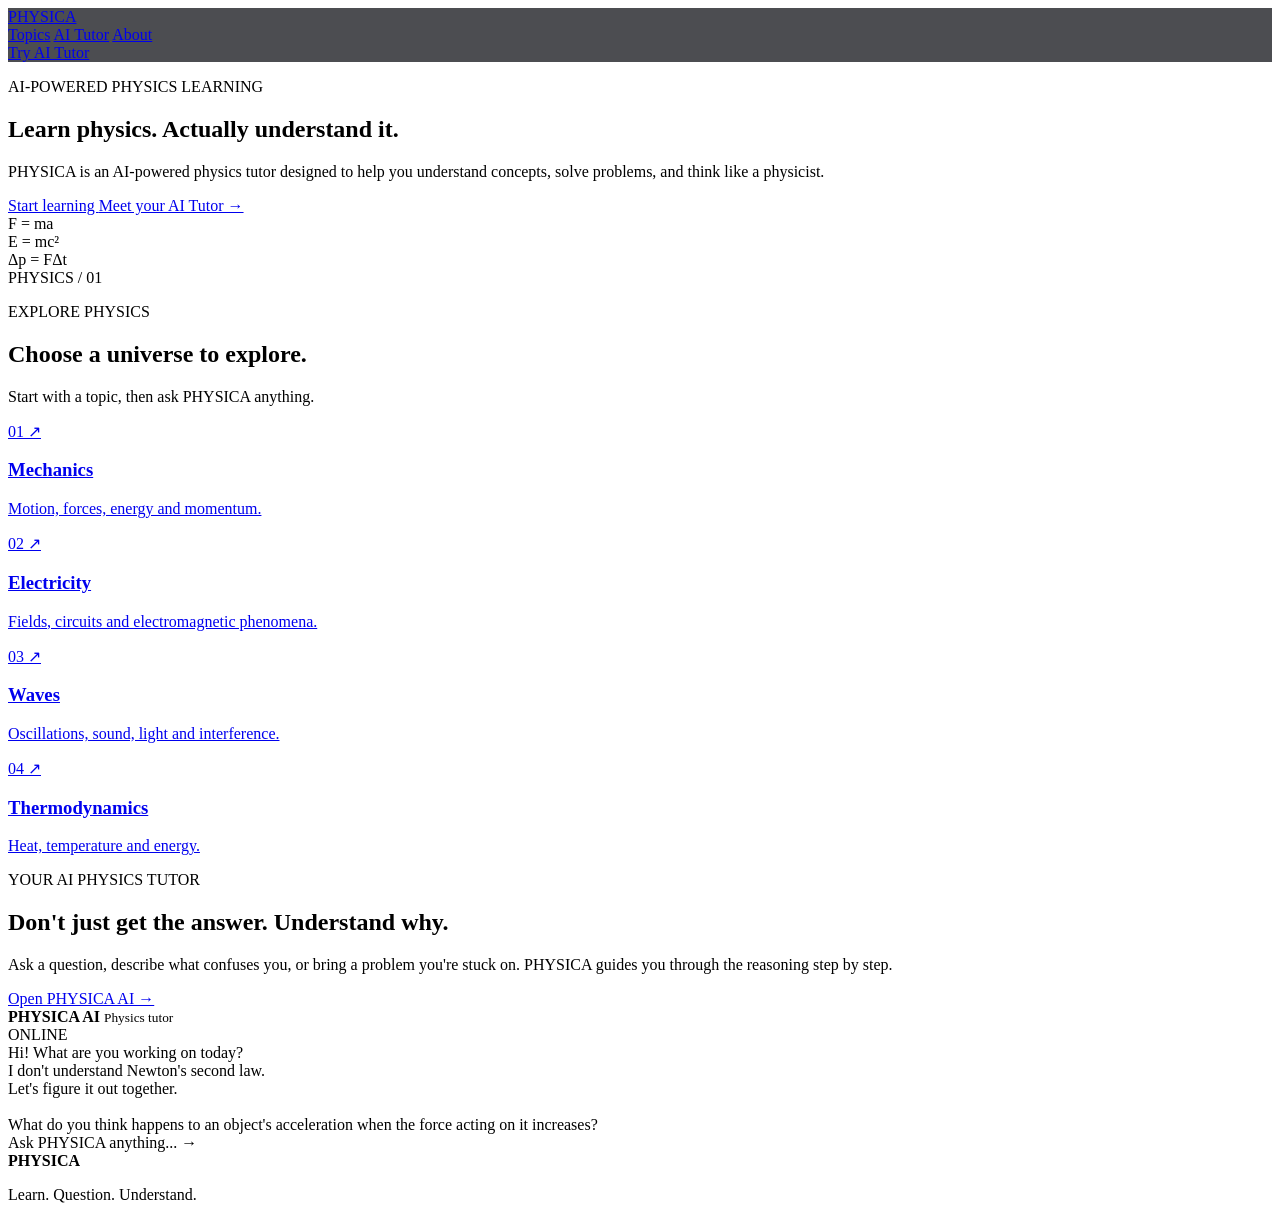
==== commit 23f3cb9c: "Update index.html" ====
--- a/index.html
+++ b/index.html
@@ -7,7 +7,7 @@
 
     <title>PHYSICA — AI Physics Tutor</title>
 
-    <link rel="stylesheet" href="styles.css">
+    <link rel="stylesheet" href="style.css">
 </head>
 
 <body>
